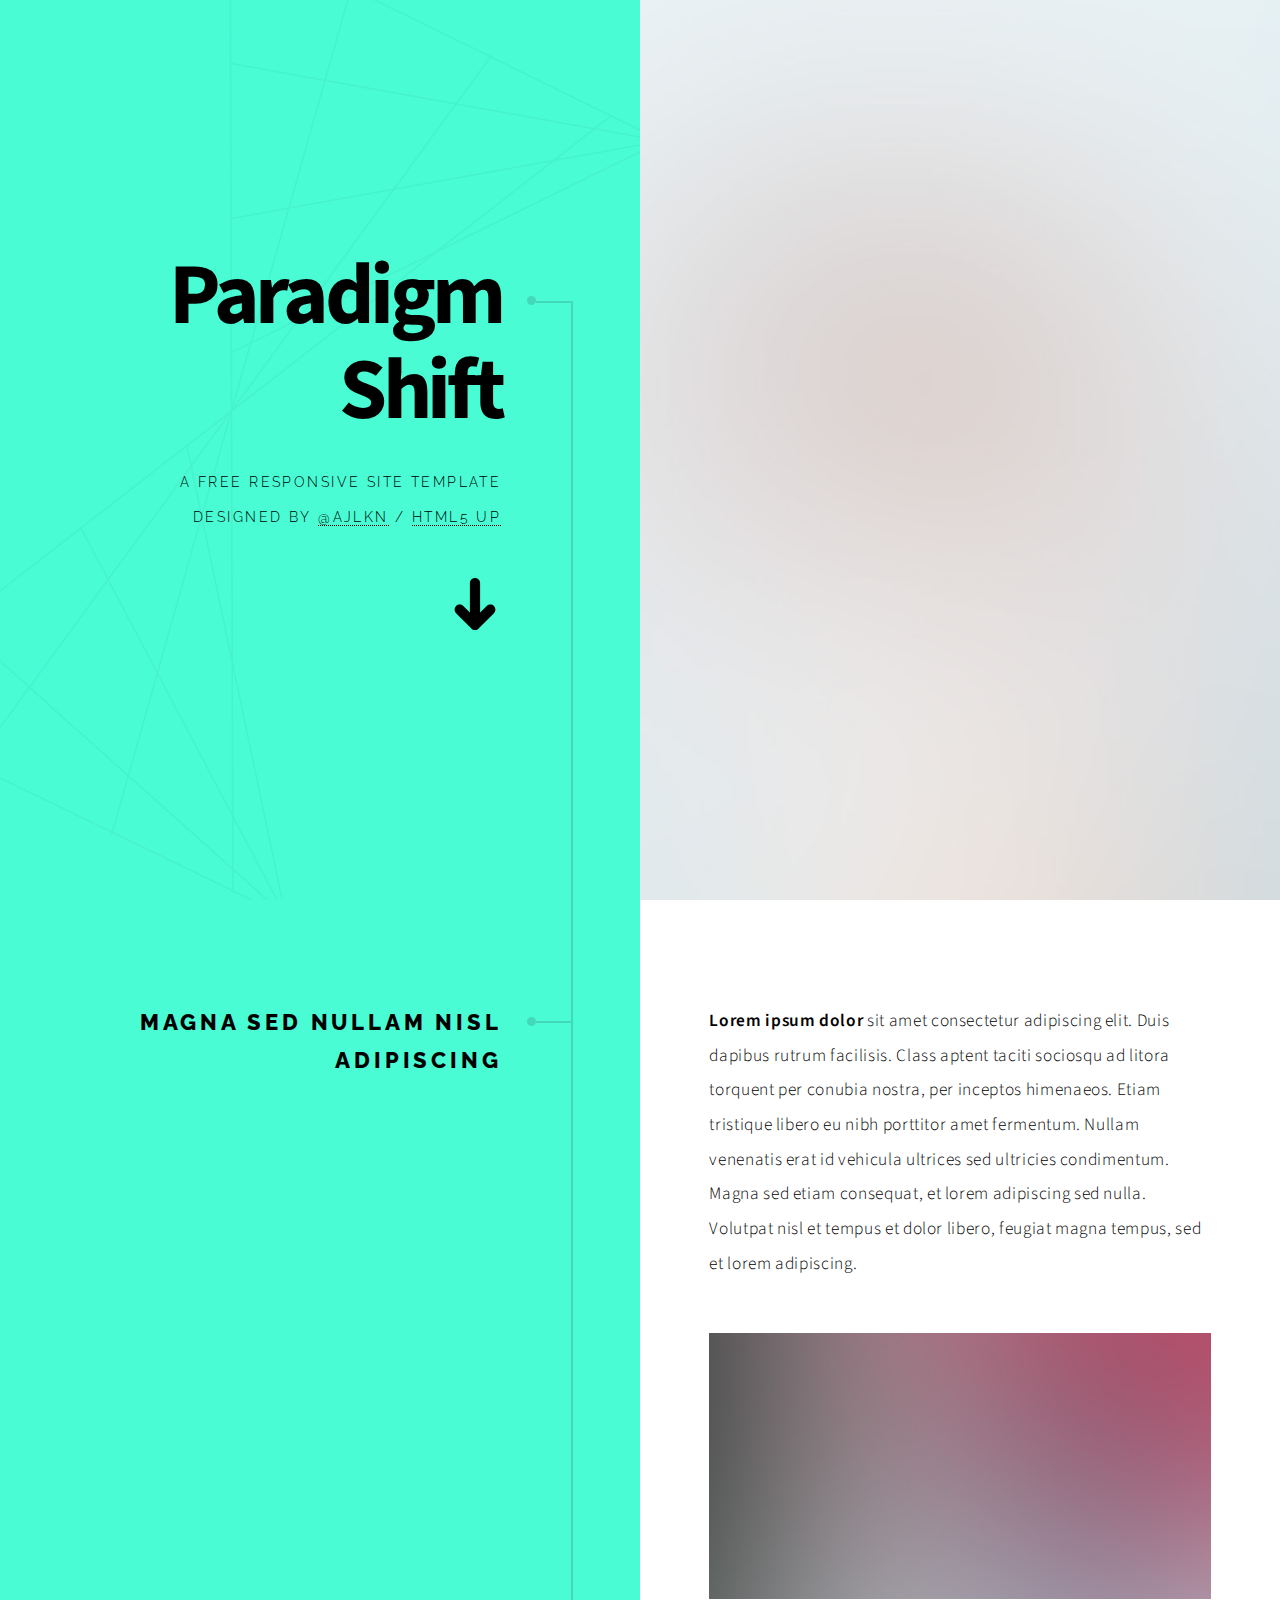
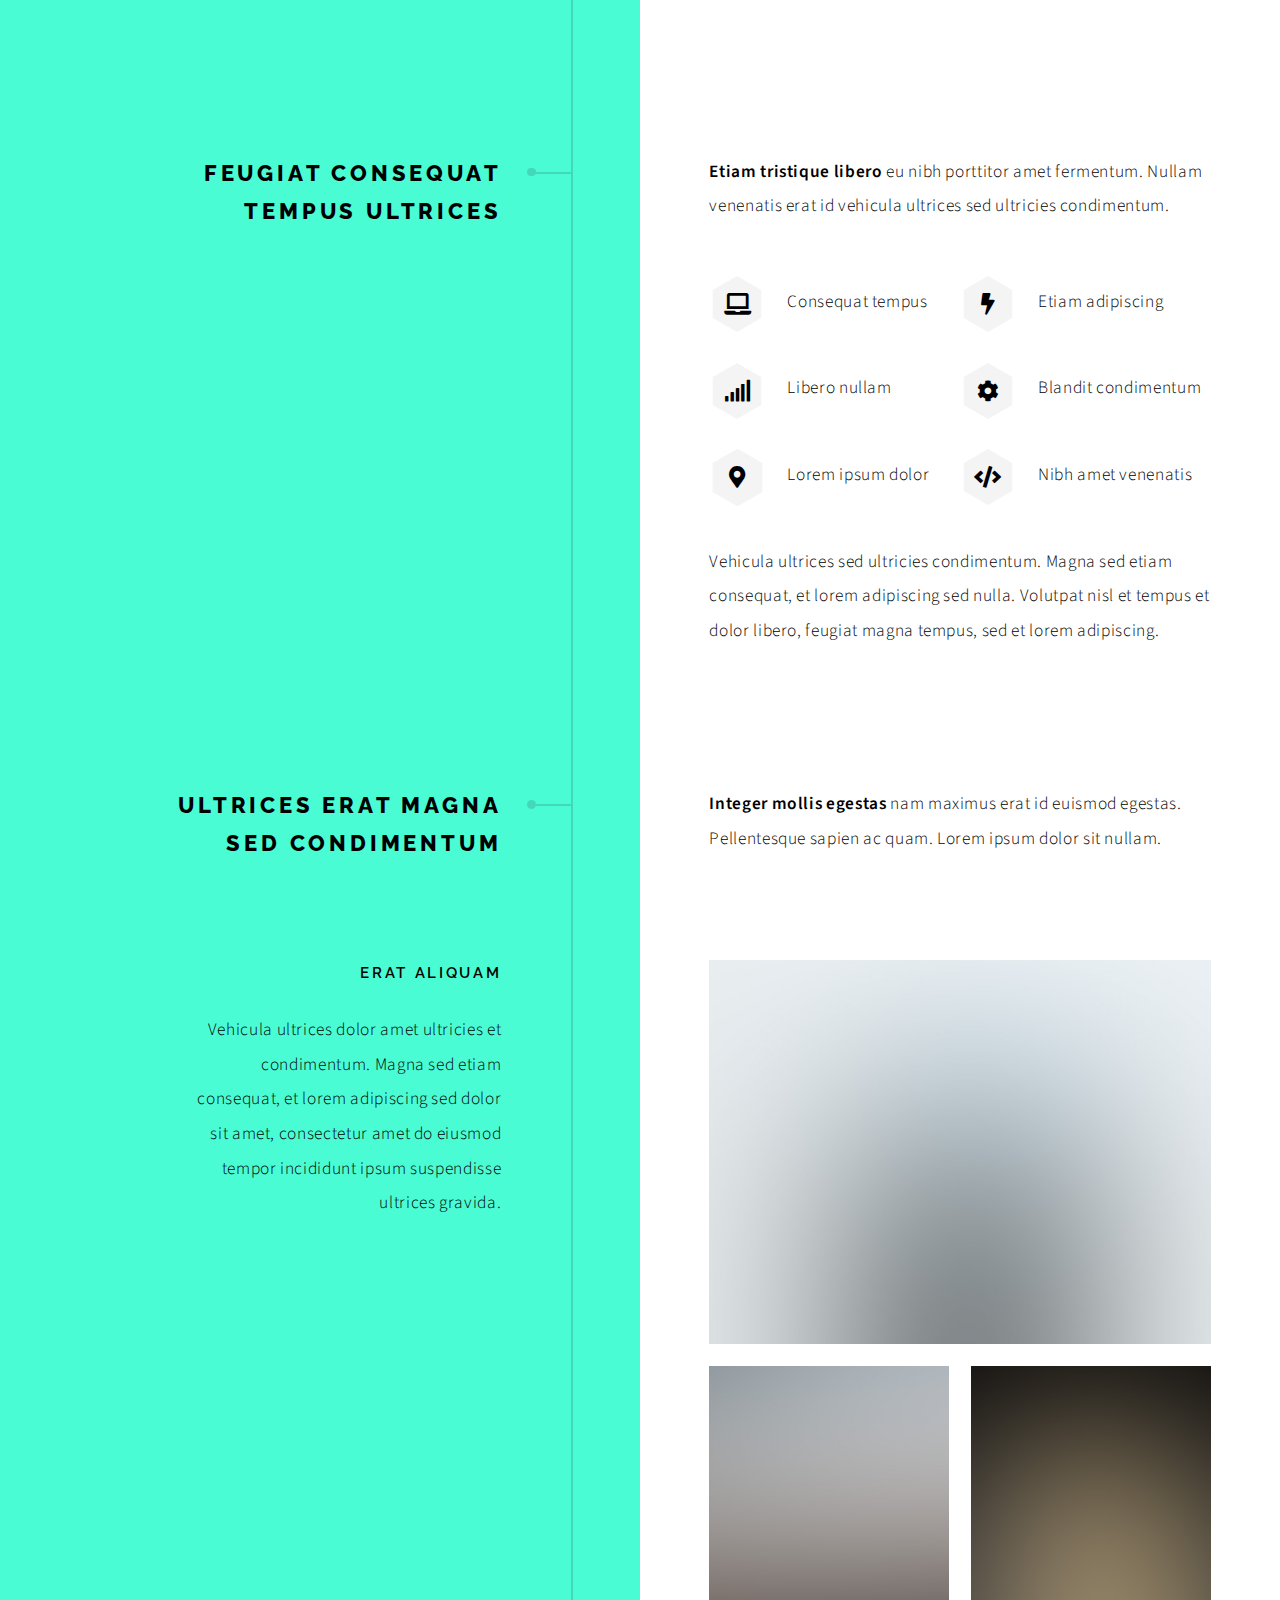
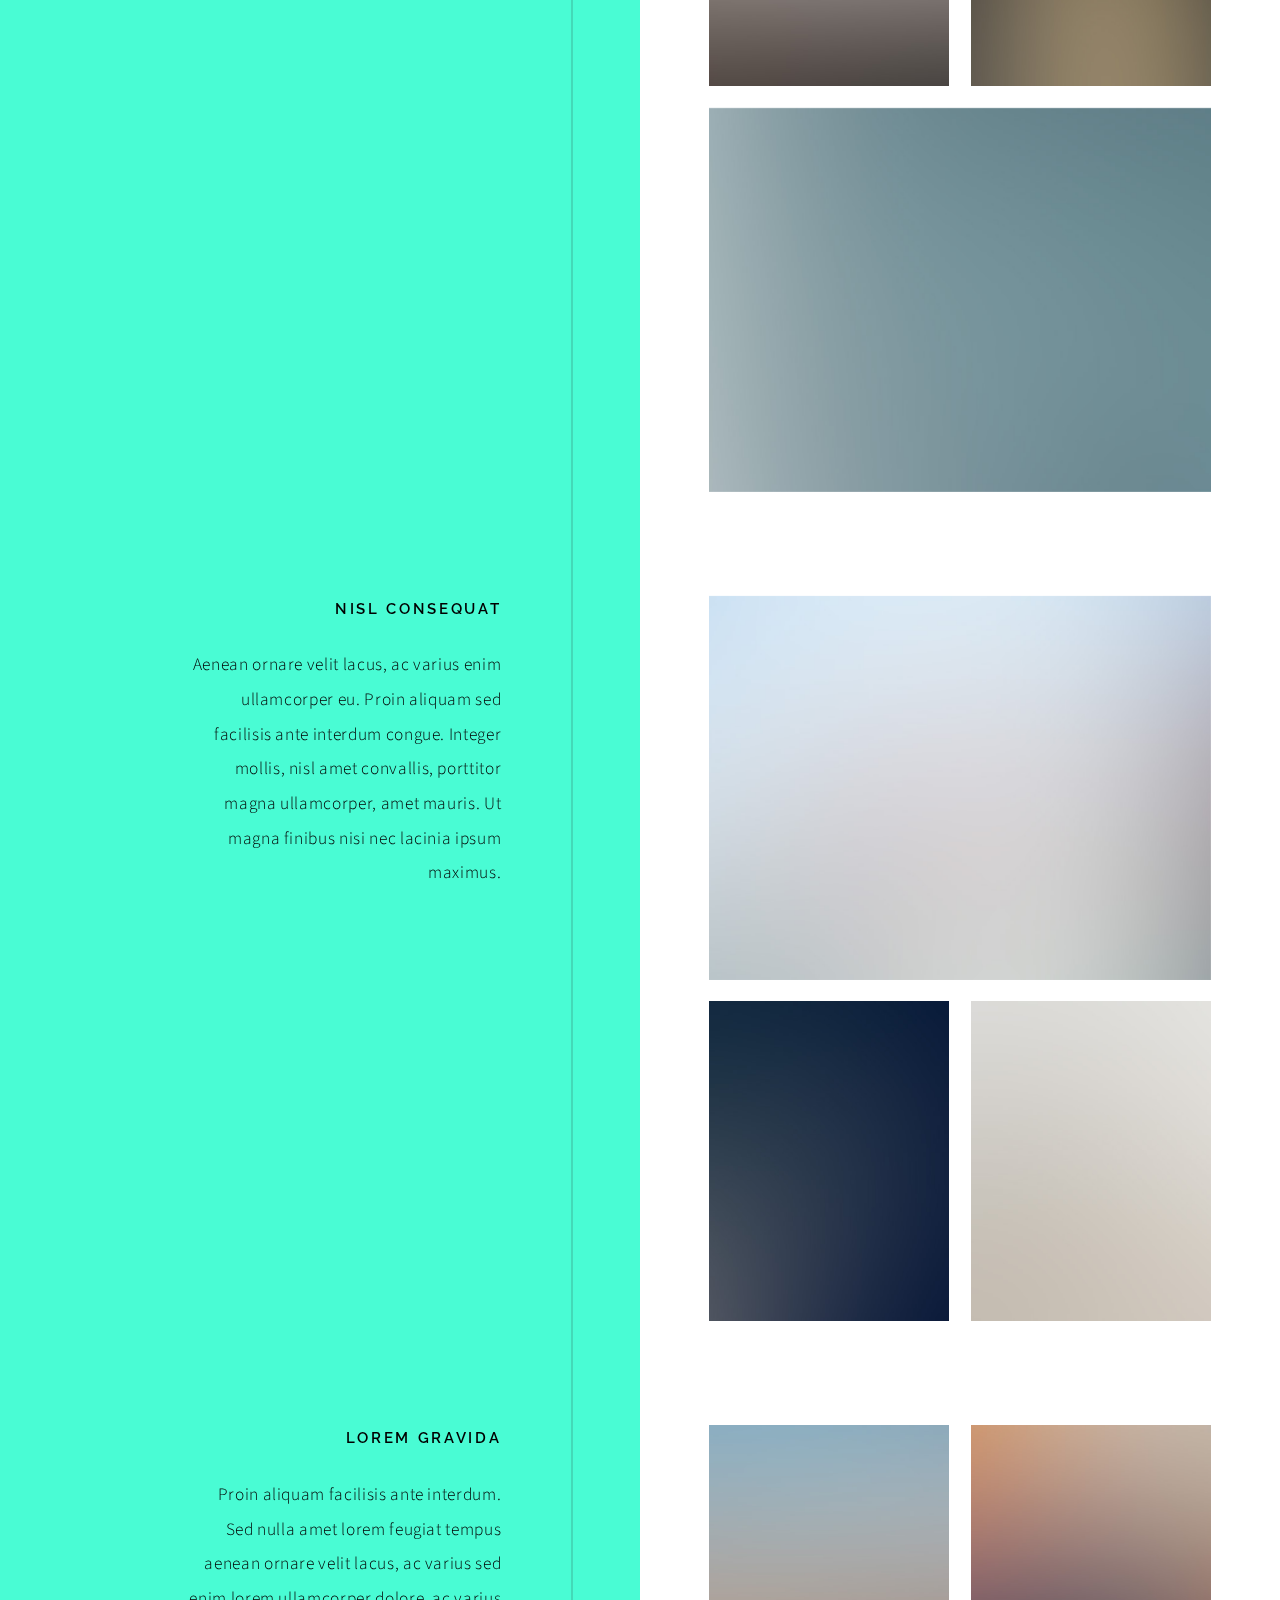
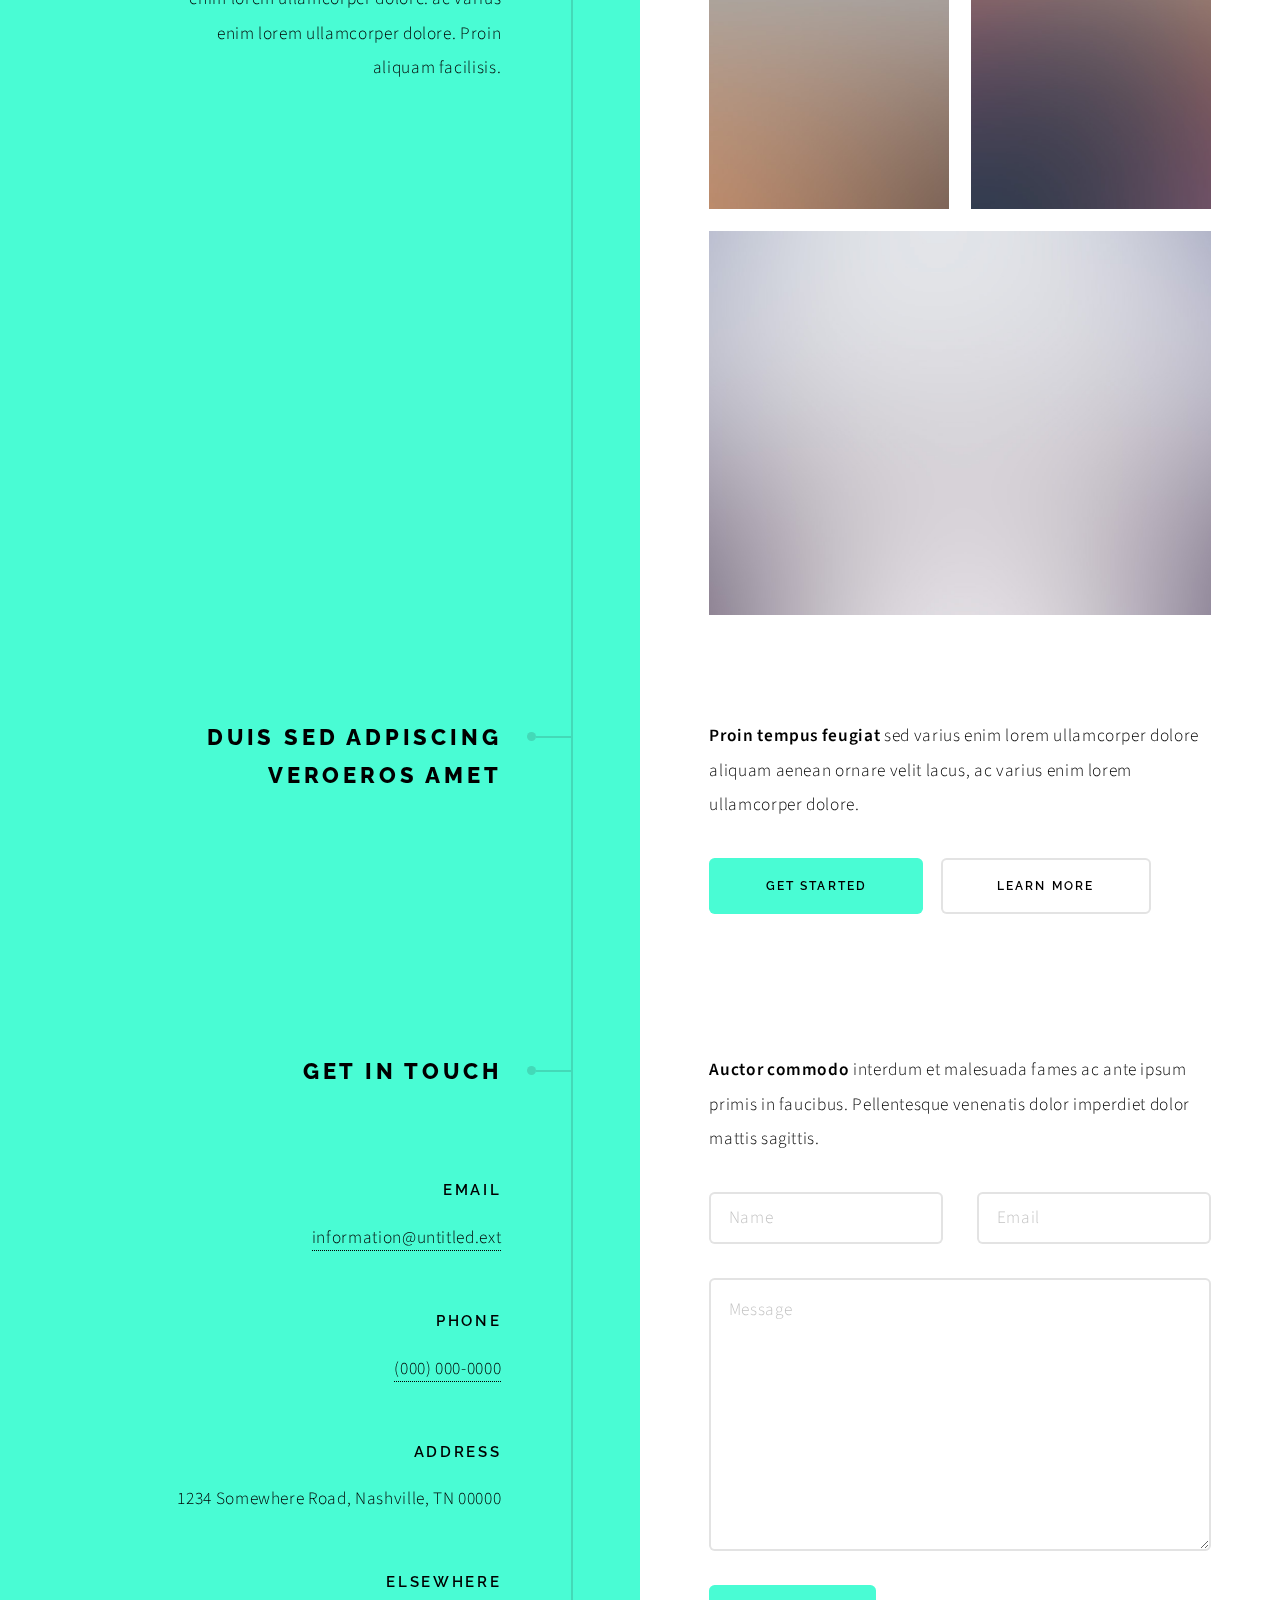
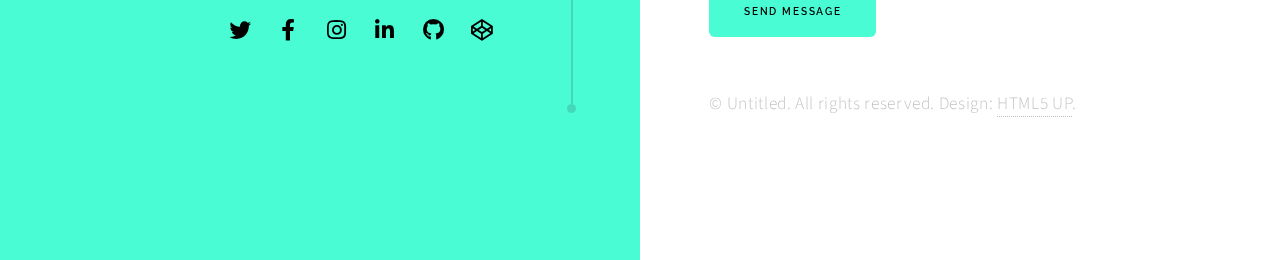
==== index.html @ cf712767 "0" ====
<!DOCTYPE HTML>
<!--
	Paradigm Shift by HTML5 UP
	html5up.net | @ajlkn
	Free for personal and commercial use under the CCA 3.0 license (html5up.net/license)
-->
<html>
	<head>
		<title>Paradigm Shift by HTML5 UP</title>
		<meta charset="utf-8" />
		<meta name="viewport" content="width=device-width, initial-scale=1, user-scalable=no" />
		<meta name="description" content="" />
		<meta name="keywords" content="" />
		<link rel="stylesheet" href="assets/css/main.css" />
	</head>
	<body class="is-preload">

		<!-- Wrapper -->
			<div id="wrapper">

				<!-- Intro -->
					<section class="intro">
						<header>
							<h1>Paradigm Shift</h1>
							<p>A free responsive site template designed by <a href="https://twitter.com/ajlkn">@ajlkn</a> / <a href="https://html5up.net">HTML5 UP</a></p>
							<ul class="actions">
								<li><a href="#first" class="arrow scrolly"><span class="label">Next</span></a></li>
							</ul>
						</header>
						<div class="content">
							<span class="image fill" data-position="center"><img src="images/pic01.jpg" alt="" /></span>
						</div>
					</section>

				<!-- Section -->
					<section id="first">
						<header>
							<h2>Magna sed nullam nisl adipiscing</h2>
						</header>
						<div class="content">
							<p><strong>Lorem ipsum dolor</strong> sit amet consectetur adipiscing elit. Duis dapibus rutrum facilisis. Class aptent taciti sociosqu ad litora torquent per conubia nostra, per inceptos himenaeos. Etiam tristique libero eu nibh porttitor amet fermentum. Nullam venenatis erat id vehicula ultrices sed ultricies condimentum. Magna sed etiam consequat, et lorem adipiscing sed nulla. Volutpat nisl et tempus et dolor libero, feugiat magna tempus, sed et lorem adipiscing.</p>
							<span class="image main"><img src="images/pic02.jpg" alt="" /></span>
						</div>
					</section>

				<!-- Section -->
					<section>
						<header>
							<h2>Feugiat consequat tempus ultrices</h2>
						</header>
						<div class="content">
							<p><strong>Etiam tristique libero</strong> eu nibh porttitor amet fermentum. Nullam venenatis erat id vehicula ultrices sed ultricies condimentum.</p>
							<ul class="feature-icons">
								<li class="icon solid fa-laptop">Consequat tempus</li>
								<li class="icon solid fa-bolt">Etiam adipiscing</li>
								<li class="icon solid fa-signal">Libero nullam</li>
								<li class="icon solid fa-cog">Blandit condimentum</li>
								<li class="icon solid fa-map-marker-alt">Lorem ipsum dolor</li>
								<li class="icon solid fa-code">Nibh amet venenatis</li>
							</ul>
							<p>Vehicula ultrices sed ultricies condimentum. Magna sed etiam consequat, et lorem adipiscing sed nulla. Volutpat nisl et tempus et dolor libero, feugiat magna tempus, sed et lorem adipiscing.</p>
						</div>
					</section>

				<!-- Section -->
					<section>
						<header>
							<h2>Ultrices erat magna sed condimentum</h2>
						</header>
						<div class="content">
							<p><strong>Integer mollis egestas</strong> nam maximus erat id euismod egestas. Pellentesque sapien ac quam. Lorem ipsum dolor sit nullam.</p>

							<!-- Section -->
								<section>
									<header>
										<h3>Erat aliquam</h3>
										<p>Vehicula ultrices dolor amet ultricies et condimentum. Magna sed etiam consequat, et lorem adipiscing sed dolor sit amet, consectetur amet do eiusmod tempor incididunt  ipsum suspendisse ultrices gravida.</p>
									</header>
									<div class="content">
										<div class="gallery">
											<a href="images/gallery/fulls/01.jpg" class="landscape"><img src="images/gallery/thumbs/01.jpg" alt="" /></a>
											<a href="images/gallery/fulls/02.jpg"><img src="images/gallery/thumbs/02.jpg" alt="" /></a>
											<a href="images/gallery/fulls/03.jpg"><img src="images/gallery/thumbs/03.jpg" alt="" /></a>
											<a href="images/gallery/fulls/04.jpg" class="landscape"><img src="images/gallery/thumbs/04.jpg" alt="" /></a>
										</div>
									</div>
								</section>

							<!-- Section -->
								<section>
									<header>
										<h3>Nisl consequat</h3>
										<p>Aenean ornare velit lacus, ac varius enim ullamcorper eu. Proin aliquam sed facilisis ante interdum congue. Integer mollis, nisl amet convallis, porttitor magna ullamcorper, amet mauris. Ut magna finibus nisi nec lacinia ipsum maximus.</p>
									</header>
									<div class="content">
										<div class="gallery">
											<a href="images/gallery/fulls/05.jpg" class="landscape"><img src="images/gallery/thumbs/05.jpg" alt="" /></a>
											<a href="images/gallery/fulls/06.jpg"><img src="images/gallery/thumbs/06.jpg" alt="" /></a>
											<a href="images/gallery/fulls/07.jpg"><img src="images/gallery/thumbs/07.jpg" alt="" /></a>
										</div>
									</div>
								</section>

							<!-- Section -->
								<section>
									<header>
										<h3>Lorem gravida</h3>
										<p>Proin aliquam facilisis ante interdum. Sed nulla amet lorem feugiat tempus aenean ornare velit lacus, ac varius sed enim lorem ullamcorper dolore.  ac varius enim lorem ullamcorper dolore. Proin aliquam facilisis.</p>
									</header>
									<div class="content">
										<div class="gallery">
											<a href="images/gallery/fulls/08.jpg" class="portrait"><img src="images/gallery/thumbs/08.jpg" alt="" /></a>
											<a href="images/gallery/fulls/09.jpg" class="portrait"><img src="images/gallery/thumbs/09.jpg" alt="" /></a>
											<a href="images/gallery/fulls/10.jpg" class="landscape"><img src="images/gallery/thumbs/10.jpg" alt="" /></a>
										</div>
									</div>
								</section>

						</div>
					</section>

				<!-- Section -->
					<section>
						<header>
							<h2>Duis sed adpiscing veroeros amet</h2>
						</header>
						<div class="content">
							<p><strong>Proin tempus feugiat</strong> sed varius enim lorem ullamcorper dolore aliquam aenean ornare velit lacus, ac varius enim lorem ullamcorper dolore.</p>
							<ul class="actions">
								<li><a href="#" class="button primary large">Get Started</a></li>
								<li><a href="#" class="button large">Learn More</a></li>
							</ul>
						</div>
					</section>

				<!-- Elements -->
				<!--
					<section>
						<header>
							<h2>Elements</h2>
						</header>
						<div class="content">

							<section>
								<header>
									<h3>Text</h3>
								</header>
								<div class="content">
									<p>This is <b>bold</b> and this is <strong>strong</strong>. This is <i>italic</i> and this is <em>emphasized</em>.
									This is <sup>superscript</sup> text and this is <sub>subscript</sub> text.
									This is <u>underlined</u> and this is code: <code>for (;;) { ... }</code>. Finally, <a href="#">this is a link</a>.</p>
									<hr />
									<h2>Heading Level 2</h2>
									<h3>Heading Level 3</h3>
									<h4>Heading Level 4</h4>
									<h5>Heading Level 5</h5>
									<hr />
									<h5>Blockquote</h5>
									<blockquote>Fringilla nisl. Donec accumsan interdum nisi, quis tincidunt felis sagittis eget tempus euismod. Vestibulum ante ipsum primis in faucibus vestibulum. Blandit adipiscing eu felis iaculis volutpat ac adipiscing accumsan faucibus. Vestibulum ante ipsum primis in faucibus lorem ipsum dolor sit amet nullam adipiscing eu felis.</blockquote>
									<h5>Preformatted</h5>
									<pre><code>i = 0;

while (!deck.isInOrder()) {
  print 'Iteration ' + i;
  deck.shuffle();
  i++;
}

print 'Sorted in ' + i + ' iterations.';</code></pre>
								</div>
							</section>

							<section>
								<header>
									<h3>Lists</h3>
								</header>
								<div class="content">

									<h4>Unordered</h4>
									<ul>
										<li>Dolor pulvinar etiam.</li>
										<li>Sagittis adipiscing.</li>
										<li>Felis enim feugiat.</li>
									</ul>

									<h4>Alternate</h4>
									<ul class="alt">
										<li>Dolor pulvinar etiam.</li>
										<li>Sagittis adipiscing.</li>
										<li>Felis enim feugiat.</li>
									</ul>

									<h4>Ordered</h4>
									<ol>
										<li>Dolor pulvinar etiam.</li>
										<li>Etiam vel felis viverra.</li>
										<li>Felis enim feugiat.</li>
										<li>Dolor pulvinar etiam.</li>
										<li>Etiam vel felis lorem.</li>
										<li>Felis enim et feugiat.</li>
									</ol>
									<h4>Icons</h4>
									<ul class="icons">
										<li><a href="#" class="icon brands fa-twitter"><span class="label">Twitter</span></a></li>
										<li><a href="#" class="icon brands fa-facebook-f"><span class="label">Facebook</span></a></li>
										<li><a href="#" class="icon brands fa-instagram"><span class="label">Instagram</span></a></li>
										<li><a href="#" class="icon brands fa-github"><span class="label">Github</span></a></li>
									</ul>

									<h4>Actions</h4>
									<ul class="actions">
										<li><a href="#" class="button primary">Default</a></li>
										<li><a href="#" class="button">Default</a></li>
									</ul>
									<ul class="actions stacked">
										<li><a href="#" class="button primary">Default</a></li>
										<li><a href="#" class="button">Default</a></li>
									</ul>
								</div>
							</section>

							<section>
								<header>
									<h3>Table</h3>
								</header>
								<div class="content">
									<h4>Default</h4>
									<div class="table-wrapper">
										<table>
											<thead>
												<tr>
													<th>Name</th>
													<th>Description</th>
													<th>Price</th>
												</tr>
											</thead>
											<tbody>
												<tr>
													<td>Item One</td>
													<td>Ante turpis integer aliquet porttitor.</td>
													<td>29.99</td>
												</tr>
												<tr>
													<td>Item Two</td>
													<td>Vis ac commodo adipiscing arcu aliquet.</td>
													<td>19.99</td>
												</tr>
												<tr>
													<td>Item Three</td>
													<td> Morbi faucibus arcu accumsan lorem.</td>
													<td>29.99</td>
												</tr>
												<tr>
													<td>Item Four</td>
													<td>Vitae integer tempus condimentum.</td>
													<td>19.99</td>
												</tr>
												<tr>
													<td>Item Five</td>
													<td>Ante turpis integer aliquet porttitor.</td>
													<td>29.99</td>
												</tr>
											</tbody>
											<tfoot>
												<tr>
													<td colspan="2"></td>
													<td>100.00</td>
												</tr>
											</tfoot>
										</table>
									</div>

									<h4>Alternate</h4>
									<div class="table-wrapper">
										<table class="alt">
											<thead>
												<tr>
													<th>Name</th>
													<th>Description</th>
													<th>Price</th>
												</tr>
											</thead>
											<tbody>
												<tr>
													<td>Item One</td>
													<td>Ante turpis integer aliquet porttitor.</td>
													<td>29.99</td>
												</tr>
												<tr>
													<td>Item Two</td>
													<td>Vis ac commodo adipiscing arcu aliquet.</td>
													<td>19.99</td>
												</tr>
												<tr>
													<td>Item Three</td>
													<td> Morbi faucibus arcu accumsan lorem.</td>
													<td>29.99</td>
												</tr>
												<tr>
													<td>Item Four</td>
													<td>Vitae integer tempus condimentum.</td>
													<td>19.99</td>
												</tr>
												<tr>
													<td>Item Five</td>
													<td>Ante turpis integer aliquet porttitor.</td>
													<td>29.99</td>
												</tr>
											</tbody>
											<tfoot>
												<tr>
													<td colspan="2"></td>
													<td>100.00</td>
												</tr>
											</tfoot>
										</table>
									</div>
								</div>
							</section>

							<section>
								<header>
									<h3>Buttons</h3>
								</header>
								<div class="content">
									<ul class="actions">
										<li><a href="#" class="button primary">Primary</a></li>
										<li><a href="#" class="button">Default</a></li>
									</ul>
									<ul class="actions">
										<li><a href="#" class="button large">Large</a></li>
										<li><a href="#" class="button">Default</a></li>
										<li><a href="#" class="button small">Small</a></li>
									</ul>
									<ul class="actions">
										<li><a href="#" class="button primary icon solid fa-download">Icon</a></li>
										<li><a href="#" class="button icon solid fa-download">Icon</a></li>
									</ul>
									<ul class="actions">
										<li><span class="button primary disabled">Disabled</span></li>
										<li><span class="button disabled">Disabled</span></li>
									</ul>
								</div>
							</section>

							<section>
								<header>
									<h3>Form</h3>
								</header>
								<div class="content">
									<form method="post" action="#">
										<div class="fields">
											<div class="field half">
												<label for="demo-name">Name</label>
												<input type="text" name="demo-name" id="demo-name" value="" placeholder="Jane Doe" />
											</div>
											<div class="field half">
												<label for="demo-email">Email</label>
												<input type="email" name="demo-email" id="demo-email" value="" placeholder="jane@untitled.tld" />
											</div>
											<div class="field">
												<label for="demo-category">Category</label>
												<select name="demo-category" id="demo-category">
													<option value="">-</option>
													<option value="1">Manufacturing</option>
													<option value="1">Shipping</option>
													<option value="1">Administration</option>
													<option value="1">Human Resources</option>
												</select>
											</div>
											<div class="field half">
												<input type="radio" id="demo-priority-low" name="demo-priority" checked>
												<label for="demo-priority-low">Low</label>
											</div>
											<div class="field half">
												<input type="radio" id="demo-priority-high" name="demo-priority">
												<label for="demo-priority-high">High</label>
											</div>
											<div class="field half">
												<input type="checkbox" id="demo-copy" name="demo-copy">
												<label for="demo-copy">Email me a copy</label>
											</div>
											<div class="field half">
												<input type="checkbox" id="demo-human" name="demo-human" checked>
												<label for="demo-human">Not a robot</label>
											</div>
											<div class="field">
												<label for="demo-message">Message</label>
												<textarea name="demo-message" id="demo-message" placeholder="Enter your message" rows="6"></textarea>
											</div>
										</div>
										<ul class="actions">
											<li><input type="submit" value="Send Message" class="primary" /></li>
											<li><input type="reset" value="Reset" /></li>
										</ul>
									</form>
								</div>
							</section>

						</div>
					</section>
				-->

				<!-- Section -->
					<section>
						<header>
							<h2>Get in touch</h2>
						</header>
						<div class="content">
							<p><strong>Auctor commodo</strong> interdum et malesuada fames ac ante ipsum primis in faucibus. Pellentesque venenatis dolor imperdiet dolor mattis sagittis.</p>
							<form>
								<div class="fields">
									<div class="field half">
										<input type="text" name="name" id="name" placeholder="Name" />
									</div>
									<div class="field half">
										<input type="email" name="email" id="email" placeholder="Email" />
									</div>
									<div class="field">
										<textarea name="message" id="message" placeholder="Message" rows="7"></textarea>
									</div>
								</div>
								<ul class="actions">
									<li><input type="submit" value="Send Message" class="button primary" /></li>
								</ul>
							</form>
						</div>
						<footer>
							<ul class="items">
								<li>
									<h3>Email</h3>
									<a href="#">information@untitled.ext</a>
								</li>
								<li>
									<h3>Phone</h3>
									<a href="#">(000) 000-0000</a>
								</li>
								<li>
									<h3>Address</h3>
									<span>1234 Somewhere Road, Nashville, TN 00000</span>
								</li>
								<li>
									<h3>Elsewhere</h3>
									<ul class="icons">
										<li><a href="#" class="icon brands fa-twitter"><span class="label">Twitter</span></a></li>
										<li><a href="#" class="icon brands fa-facebook-f"><span class="label">Facebook</span></a></li>
										<li><a href="#" class="icon brands fa-instagram"><span class="label">Instagram</span></a></li>
										<li><a href="#" class="icon brands fa-linkedin-in"><span class="label">LinkedIn</span></a></li>
										<li><a href="#" class="icon brands fa-github"><span class="label">GitHub</span></a></li>
										<li><a href="#" class="icon brands fa-codepen"><span class="label">Codepen</span></a></li>
									</ul>
								</li>
							</ul>
						</footer>
					</section>

				<!-- Copyright -->
					<div class="copyright">&copy; Untitled. All rights reserved. Design: <a href="https://html5up.net">HTML5 UP</a>.</div>

			</div>

		<!-- Scripts -->
			<script src="assets/js/jquery.min.js"></script>
			<script src="assets/js/jquery.scrolly.min.js"></script>
			<script src="assets/js/browser.min.js"></script>
			<script src="assets/js/breakpoints.min.js"></script>
			<script src="assets/js/util.js"></script>
			<script src="assets/js/main.js"></script>

	</body>
</html>
---- assets/css/main.css ----
@import url(fontawesome-all.min.css);
@import url("https://fonts.googleapis.com/css?family=Source+Sans+Pro:300,600,700,300i,600i,700i|Raleway:600,800");

/*
	Paradigm Shift by HTML5 UP
	html5up.net | @ajlkn
	Free for personal and commercial use under the CCA 3.0 license (html5up.net/license)
*/

html, body, div, span, applet, object,
iframe, h1, h2, h3, h4, h5, h6, p, blockquote,
pre, a, abbr, acronym, address, big, cite,
code, del, dfn, em, img, ins, kbd, q, s, samp,
small, strike, strong, sub, sup, tt, var, b,
u, i, center, dl, dt, dd, ol, ul, li, fieldset,
form, label, legend, table, caption, tbody,
tfoot, thead, tr, th, td, article, aside,
canvas, details, embed, figure, figcaption,
footer, header, hgroup, menu, nav, output, ruby,
section, summary, time, mark, audio, video {
	margin: 0;
	padding: 0;
	border: 0;
	font-size: 100%;
	font: inherit;
	vertical-align: baseline;}

article, aside, details, figcaption, figure,
footer, header, hgroup, menu, nav, section {
	display: block;}

body {
	line-height: 1;
}

ol, ul {
	list-style: none;
}

blockquote, q {
	quotes: none;
}

	blockquote:before, blockquote:after, q:before, q:after {
		content: '';
		content: none;
	}

table {
	border-collapse: collapse;
	border-spacing: 0;
}

body {
	-webkit-text-size-adjust: none;
}

mark {
	background-color: transparent;
	color: inherit;
}

input::-moz-focus-inner {
	border: 0;
	padding: 0;
}

input, select, textarea {
	-moz-appearance: none;
	-webkit-appearance: none;
	-ms-appearance: none;
	appearance: none;
}

/* Basic */

	@-ms-viewport {
		width: device-width;
	}

	body {
		-ms-overflow-style: scrollbar;
	}

	@media screen and (max-width: 480px) {

		html, body {
			min-width: 320px;
		}

	}

	html {
		box-sizing: border-box;
	}

	*, *:before, *:after {
		box-sizing: inherit;
	}

	html {
		overflow-x: hidden;
	}

	body {
		background: #ffffff;
		overflow-x: hidden;
	}

		body.is-preload *, body.is-preload *:before, body.is-preload *:after {
			-moz-animation: none !important;
			-webkit-animation: none !important;
			-ms-animation: none !important;
			animation: none !important;
			-moz-transition: none !important;
			-webkit-transition: none !important;
			-ms-transition: none !important;
			transition: none !important;
		}

/* Typography */

	html {
		font-size: 18pt;
	}

		@media screen and (max-width: 1920px) {

			html {
				font-size: 13pt;
			}

		}

		@media screen and (max-width: 1152px) {

			html {
				font-size: 14pt;
			}

		}

		@media screen and (max-width: 736px) {

			html {
				font-size: 12pt;
			}

		}

		@media screen and (max-width: 480px) {

			html {
				font-size: 11pt;
			}

		}

	body {
		background-color: #ffffff;
		color: #000000;
	}

	body, input, select, textarea {
		color: #000000;
		font-family: "Source Sans Pro", Helvetica, sans-serif;
		font-size: 1rem;
		font-weight: 300;
		letter-spacing: 0.0375em;
		line-height: 2;
	}

	a {
		-moz-transition: border-bottom-color 0.25s ease-in-out;
		-webkit-transition: border-bottom-color 0.25s ease-in-out;
		-ms-transition: border-bottom-color 0.25s ease-in-out;
		transition: border-bottom-color 0.25s ease-in-out;
		text-decoration: none;
		color: #000000;
		border-bottom: dotted 1px;
	}

		a:hover {
			text-decoration: none;
			border-bottom-color: transparent;
		}

	strong, b {
		font-weight: 600;
		color: #000000;
	}

	em, i {
		font-style: italic;
	}

	p {
		margin: 0 0 2rem 0;
	}

	h1, h2, h3, h4, h5, h6 {
		color: #000000;
		font-family: "Raleway", Helvetica, sans-serif;
		font-weight: 600;
		letter-spacing: 0.175em;
		line-height: 1.75;
		margin: 0 0 1.5rem 0;
		text-transform: uppercase;
	}

		h1 a, h2 a, h3 a, h4 a, h5 a, h6 a {
			color: inherit;
			text-decoration: none;
		}

	h1 {
		font-family: "Source Sans Pro", Helvetica, sans-serif;
		font-size: 5rem;
		font-weight: 700;
		letter-spacing: -0.05em;
		line-height: 1.1;
		margin: 0 0 1.5rem 0;
		text-transform: none;
	}

	h2 {
		font-size: 1.25rem;
		font-weight: 800;
		margin: 0 0 2rem 0;
	}

	h3 {
		font-size: 0.875rem;
	}

	h4 {
		font-size: 0.875rem;
	}

	h5 {
		font-size: 0.75rem;
	}

	h6 {
		font-size: 0.625rem;
	}

	@media screen and (max-width: 736px) {

		h1 {
			font-size: 4.5rem;
			line-height: 1.1;
		}

		h2 {
			font-size: 1.25rem;
			line-height: 1.7;
		}

		h3 {
			font-size: 0.9rem;
		}

		h4 {
			font-size: 0.75rem;
		}

		h5 {
			font-size: 0.675rem;
		}

	}

	@media screen and (max-width: 360px) {

		h1 {
			font-size: 3.75rem;
		}

		h2 {
			font-size: 1.125rem;
		}

		h3 {
			font-size: 0.8rem;
		}

		h4 {
			font-size: 0.675rem;
		}

		h5 {
			font-size: 0.675rem;
		}

	}

	sub {
		font-size: 0.8rem;
		position: relative;
		top: 0.5rem;
	}

	sup {
		font-size: 0.8rem;
		position: relative;
		top: -0.5rem;
	}

	blockquote {
		border-left: solid 0.5rem rgba(144, 144, 144, 0.25);
		font-style: italic;
		margin: 0 0 2rem 0;
		padding: 1rem 0 1rem 2rem;
	}

	code {
		background: rgba(144, 144, 144, 0.1);
		border-radius: 0.325rem;
		font-family: "Courier New", monospace;
		font-size: 0.9rem;
		margin: 0 0.25rem;
		padding: 0.25rem 0.65rem;
	}

	pre {
		-webkit-overflow-scrolling: touch;
		font-family: "Courier New", monospace;
		font-size: 0.9rem;
		margin: 0 0 2rem 0;
		width: 100%;
	}

		pre code {
			display: block;
			line-height: 1.75;
			padding: 1rem 1.5rem;
			overflow-x: auto;
		}

	hr {
		border: 0;
		border-bottom: solid 2px rgba(144, 144, 144, 0.25);
		margin: 3rem 0;
	}

		hr.major {
			margin: 5rem 0;
		}

		@media screen and (max-width: 736px) {

			hr.major {
				margin: 3rem 0;
			}

		}

/* Row */

	.row {
		display: flex;
		flex-wrap: wrap;
		box-sizing: border-box;
		align-items: stretch;
	}

		.row > * {
			box-sizing: border-box;
		}

		.row.gtr-uniform > * > :last-child {
			margin-bottom: 0;
		}

		.row.aln-left {
			justify-content: flex-start;
		}

		.row.aln-center {
			justify-content: center;
		}

		.row.aln-right {
			justify-content: flex-end;
		}

		.row.aln-top {
			align-items: flex-start;
		}

		.row.aln-middle {
			align-items: center;
		}

		.row.aln-bottom {
			align-items: flex-end;
		}

		.row > .imp {
			order: -1;
		}

		.row > .col-1 {
			width: 8.33333%;
		}

		.row > .off-1 {
			margin-left: 8.33333%;
		}

		.row > .col-2 {
			width: 16.66667%;
		}

		.row > .off-2 {
			margin-left: 16.66667%;
		}

		.row > .col-3 {
			width: 25%;
		}

		.row > .off-3 {
			margin-left: 25%;
		}

		.row > .col-4 {
			width: 33.33333%;
		}

		.row > .off-4 {
			margin-left: 33.33333%;
		}

		.row > .col-5 {
			width: 41.66667%;
		}

		.row > .off-5 {
			margin-left: 41.66667%;
		}

		.row > .col-6 {
			width: 50%;
		}

		.row > .off-6 {
			margin-left: 50%;
		}

		.row > .col-7 {
			width: 58.33333%;
		}

		.row > .off-7 {
			margin-left: 58.33333%;
		}

		.row > .col-8 {
			width: 66.66667%;
		}

		.row > .off-8 {
			margin-left: 66.66667%;
		}

		.row > .col-9 {
			width: 75%;
		}

		.row > .off-9 {
			margin-left: 75%;
		}

		.row > .col-10 {
			width: 83.33333%;
		}

		.row > .off-10 {
			margin-left: 83.33333%;
		}

		.row > .col-11 {
			width: 91.66667%;
		}

		.row > .off-11 {
			margin-left: 91.66667%;
		}

		.row > .col-12 {
			width: 100%;
		}

		.row > .off-12 {
			margin-left: 100%;
		}

		.row.gtr-0 {
			margin-top: 0;
			margin-left: 0rem;
		}

			.row.gtr-0 > * {
				padding: 0 0 0 0rem;
			}

			.row.gtr-0.gtr-uniform {
				margin-top: 0rem;
			}

				.row.gtr-0.gtr-uniform > * {
					padding-top: 0rem;
				}

		.row.gtr-25 {
			margin-top: 0;
			margin-left: -0.5rem;
		}

			.row.gtr-25 > * {
				padding: 0 0 0 0.5rem;
			}

			.row.gtr-25.gtr-uniform {
				margin-top: -0.5rem;
			}

				.row.gtr-25.gtr-uniform > * {
					padding-top: 0.5rem;
				}

		.row.gtr-50 {
			margin-top: 0;
			margin-left: -1rem;
		}

			.row.gtr-50 > * {
				padding: 0 0 0 1rem;
			}

			.row.gtr-50.gtr-uniform {
				margin-top: -1rem;
			}

				.row.gtr-50.gtr-uniform > * {
					padding-top: 1rem;
				}

		.row {
			margin-top: 0;
			margin-left: -2rem;
		}

			.row > * {
				padding: 0 0 0 2rem;
			}

			.row.gtr-uniform {
				margin-top: -2rem;
			}

				.row.gtr-uniform > * {
					padding-top: 2rem;
				}

		.row.gtr-150 {
			margin-top: 0;
			margin-left: -3rem;
		}

			.row.gtr-150 > * {
				padding: 0 0 0 3rem;
			}

			.row.gtr-150.gtr-uniform {
				margin-top: -3rem;
			}

				.row.gtr-150.gtr-uniform > * {
					padding-top: 3rem;
				}

		.row.gtr-200 {
			margin-top: 0;
			margin-left: -4rem;
		}

			.row.gtr-200 > * {
				padding: 0 0 0 4rem;
			}

			.row.gtr-200.gtr-uniform {
				margin-top: -4rem;
			}

				.row.gtr-200.gtr-uniform > * {
					padding-top: 4rem;
				}

		@media screen and (max-width: 1920px) {

			.row {
				display: flex;
				flex-wrap: wrap;
				box-sizing: border-box;
				align-items: stretch;
			}

				.row > * {
					box-sizing: border-box;
				}

				.row.gtr-uniform > * > :last-child {
					margin-bottom: 0;
				}

				.row.aln-left {
					justify-content: flex-start;
				}

				.row.aln-center {
					justify-content: center;
				}

				.row.aln-right {
					justify-content: flex-end;
				}

				.row.aln-top {
					align-items: flex-start;
				}

				.row.aln-middle {
					align-items: center;
				}

				.row.aln-bottom {
					align-items: flex-end;
				}

				.row > .imp-xlarge {
					order: -1;
				}

				.row > .col-1-xlarge {
					width: 8.33333%;
				}

				.row > .off-1-xlarge {
					margin-left: 8.33333%;
				}

				.row > .col-2-xlarge {
					width: 16.66667%;
				}

				.row > .off-2-xlarge {
					margin-left: 16.66667%;
				}

				.row > .col-3-xlarge {
					width: 25%;
				}

				.row > .off-3-xlarge {
					margin-left: 25%;
				}

				.row > .col-4-xlarge {
					width: 33.33333%;
				}

				.row > .off-4-xlarge {
					margin-left: 33.33333%;
				}

				.row > .col-5-xlarge {
					width: 41.66667%;
				}

				.row > .off-5-xlarge {
					margin-left: 41.66667%;
				}

				.row > .col-6-xlarge {
					width: 50%;
				}

				.row > .off-6-xlarge {
					margin-left: 50%;
				}

				.row > .col-7-xlarge {
					width: 58.33333%;
				}

				.row > .off-7-xlarge {
					margin-left: 58.33333%;
				}

				.row > .col-8-xlarge {
					width: 66.66667%;
				}

				.row > .off-8-xlarge {
					margin-left: 66.66667%;
				}

				.row > .col-9-xlarge {
					width: 75%;
				}

				.row > .off-9-xlarge {
					margin-left: 75%;
				}

				.row > .col-10-xlarge {
					width: 83.33333%;
				}

				.row > .off-10-xlarge {
					margin-left: 83.33333%;
				}

				.row > .col-11-xlarge {
					width: 91.66667%;
				}

				.row > .off-11-xlarge {
					margin-left: 91.66667%;
				}

				.row > .col-12-xlarge {
					width: 100%;
				}

				.row > .off-12-xlarge {
					margin-left: 100%;
				}

				.row.gtr-0 {
					margin-top: 0;
					margin-left: 0rem;
				}

					.row.gtr-0 > * {
						padding: 0 0 0 0rem;
					}

					.row.gtr-0.gtr-uniform {
						margin-top: 0rem;
					}

						.row.gtr-0.gtr-uniform > * {
							padding-top: 0rem;
						}

				.row.gtr-25 {
					margin-top: 0;
					margin-left: -0.5rem;
				}

					.row.gtr-25 > * {
						padding: 0 0 0 0.5rem;
					}

					.row.gtr-25.gtr-uniform {
						margin-top: -0.5rem;
					}

						.row.gtr-25.gtr-uniform > * {
							padding-top: 0.5rem;
						}

				.row.gtr-50 {
					margin-top: 0;
					margin-left: -1rem;
				}

					.row.gtr-50 > * {
						padding: 0 0 0 1rem;
					}

					.row.gtr-50.gtr-uniform {
						margin-top: -1rem;
					}

						.row.gtr-50.gtr-uniform > * {
							padding-top: 1rem;
						}

				.row {
					margin-top: 0;
					margin-left: -2rem;
				}

					.row > * {
						padding: 0 0 0 2rem;
					}

					.row.gtr-uniform {
						margin-top: -2rem;
					}

						.row.gtr-uniform > * {
							padding-top: 2rem;
						}

				.row.gtr-150 {
					margin-top: 0;
					margin-left: -3rem;
				}

					.row.gtr-150 > * {
						padding: 0 0 0 3rem;
					}

					.row.gtr-150.gtr-uniform {
						margin-top: -3rem;
					}

						.row.gtr-150.gtr-uniform > * {
							padding-top: 3rem;
						}

				.row.gtr-200 {
					margin-top: 0;
					margin-left: -4rem;
				}

					.row.gtr-200 > * {
						padding: 0 0 0 4rem;
					}

					.row.gtr-200.gtr-uniform {
						margin-top: -4rem;
					}

						.row.gtr-200.gtr-uniform > * {
							padding-top: 4rem;
						}

		}

		@media screen and (max-width: 1280px) {

			.row {
				display: flex;
				flex-wrap: wrap;
				box-sizing: border-box;
				align-items: stretch;
			}

				.row > * {
					box-sizing: border-box;
				}

				.row.gtr-uniform > * > :last-child {
					margin-bottom: 0;
				}

				.row.aln-left {
					justify-content: flex-start;
				}

				.row.aln-center {
					justify-content: center;
				}

				.row.aln-right {
					justify-content: flex-end;
				}

				.row.aln-top {
					align-items: flex-start;
				}

				.row.aln-middle {
					align-items: center;
				}

				.row.aln-bottom {
					align-items: flex-end;
				}

				.row > .imp-large {
					order: -1;
				}

				.row > .col-1-large {
					width: 8.33333%;
				}

				.row > .off-1-large {
					margin-left: 8.33333%;
				}

				.row > .col-2-large {
					width: 16.66667%;
				}

				.row > .off-2-large {
					margin-left: 16.66667%;
				}

				.row > .col-3-large {
					width: 25%;
				}

				.row > .off-3-large {
					margin-left: 25%;
				}

				.row > .col-4-large {
					width: 33.33333%;
				}

				.row > .off-4-large {
					margin-left: 33.33333%;
				}

				.row > .col-5-large {
					width: 41.66667%;
				}

				.row > .off-5-large {
					margin-left: 41.66667%;
				}

				.row > .col-6-large {
					width: 50%;
				}

				.row > .off-6-large {
					margin-left: 50%;
				}

				.row > .col-7-large {
					width: 58.33333%;
				}

				.row > .off-7-large {
					margin-left: 58.33333%;
				}

				.row > .col-8-large {
					width: 66.66667%;
				}

				.row > .off-8-large {
					margin-left: 66.66667%;
				}

				.row > .col-9-large {
					width: 75%;
				}

				.row > .off-9-large {
					margin-left: 75%;
				}

				.row > .col-10-large {
					width: 83.33333%;
				}

				.row > .off-10-large {
					margin-left: 83.33333%;
				}

				.row > .col-11-large {
					width: 91.66667%;
				}

				.row > .off-11-large {
					margin-left: 91.66667%;
				}

				.row > .col-12-large {
					width: 100%;
				}

				.row > .off-12-large {
					margin-left: 100%;
				}

				.row.gtr-0 {
					margin-top: 0;
					margin-left: 0rem;
				}

					.row.gtr-0 > * {
						padding: 0 0 0 0rem;
					}

					.row.gtr-0.gtr-uniform {
						margin-top: 0rem;
					}

						.row.gtr-0.gtr-uniform > * {
							padding-top: 0rem;
						}

				.row.gtr-25 {
					margin-top: 0;
					margin-left: -0.375rem;
				}

					.row.gtr-25 > * {
						padding: 0 0 0 0.375rem;
					}

					.row.gtr-25.gtr-uniform {
						margin-top: -0.375rem;
					}

						.row.gtr-25.gtr-uniform > * {
							padding-top: 0.375rem;
						}

				.row.gtr-50 {
					margin-top: 0;
					margin-left: -0.75rem;
				}

					.row.gtr-50 > * {
						padding: 0 0 0 0.75rem;
					}

					.row.gtr-50.gtr-uniform {
						margin-top: -0.75rem;
					}

						.row.gtr-50.gtr-uniform > * {
							padding-top: 0.75rem;
						}

				.row {
					margin-top: 0;
					margin-left: -1.5rem;
				}

					.row > * {
						padding: 0 0 0 1.5rem;
					}

					.row.gtr-uniform {
						margin-top: -1.5rem;
					}

						.row.gtr-uniform > * {
							padding-top: 1.5rem;
						}

				.row.gtr-150 {
					margin-top: 0;
					margin-left: -2.25rem;
				}

					.row.gtr-150 > * {
						padding: 0 0 0 2.25rem;
					}

					.row.gtr-150.gtr-uniform {
						margin-top: -2.25rem;
					}

						.row.gtr-150.gtr-uniform > * {
							padding-top: 2.25rem;
						}

				.row.gtr-200 {
					margin-top: 0;
					margin-left: -3rem;
				}

					.row.gtr-200 > * {
						padding: 0 0 0 3rem;
					}

					.row.gtr-200.gtr-uniform {
						margin-top: -3rem;
					}

						.row.gtr-200.gtr-uniform > * {
							padding-top: 3rem;
						}

		}

		@media screen and (max-width: 1152px) {

			.row {
				display: flex;
				flex-wrap: wrap;
				box-sizing: border-box;
				align-items: stretch;
			}

				.row > * {
					box-sizing: border-box;
				}

				.row.gtr-uniform > * > :last-child {
					margin-bottom: 0;
				}

				.row.aln-left {
					justify-content: flex-start;
				}

				.row.aln-center {
					justify-content: center;
				}

				.row.aln-right {
					justify-content: flex-end;
				}

				.row.aln-top {
					align-items: flex-start;
				}

				.row.aln-middle {
					align-items: center;
				}

				.row.aln-bottom {
					align-items: flex-end;
				}

				.row > .imp-medium {
					order: -1;
				}

				.row > .col-1-medium {
					width: 8.33333%;
				}

				.row > .off-1-medium {
					margin-left: 8.33333%;
				}

				.row > .col-2-medium {
					width: 16.66667%;
				}

				.row > .off-2-medium {
					margin-left: 16.66667%;
				}

				.row > .col-3-medium {
					width: 25%;
				}

				.row > .off-3-medium {
					margin-left: 25%;
				}

				.row > .col-4-medium {
					width: 33.33333%;
				}

				.row > .off-4-medium {
					margin-left: 33.33333%;
				}

				.row > .col-5-medium {
					width: 41.66667%;
				}

				.row > .off-5-medium {
					margin-left: 41.66667%;
				}

				.row > .col-6-medium {
					width: 50%;
				}

				.row > .off-6-medium {
					margin-left: 50%;
				}

				.row > .col-7-medium {
					width: 58.33333%;
				}

				.row > .off-7-medium {
					margin-left: 58.33333%;
				}

				.row > .col-8-medium {
					width: 66.66667%;
				}

				.row > .off-8-medium {
					margin-left: 66.66667%;
				}

				.row > .col-9-medium {
					width: 75%;
				}

				.row > .off-9-medium {
					margin-left: 75%;
				}

				.row > .col-10-medium {
					width: 83.33333%;
				}

				.row > .off-10-medium {
					margin-left: 83.33333%;
				}

				.row > .col-11-medium {
					width: 91.66667%;
				}

				.row > .off-11-medium {
					margin-left: 91.66667%;
				}

				.row > .col-12-medium {
					width: 100%;
				}

				.row > .off-12-medium {
					margin-left: 100%;
				}

				.row.gtr-0 {
					margin-top: 0;
					margin-left: 0rem;
				}

					.row.gtr-0 > * {
						padding: 0 0 0 0rem;
					}

					.row.gtr-0.gtr-uniform {
						margin-top: 0rem;
					}

						.row.gtr-0.gtr-uniform > * {
							padding-top: 0rem;
						}

				.row.gtr-25 {
					margin-top: 0;
					margin-left: -0.375rem;
				}

					.row.gtr-25 > * {
						padding: 0 0 0 0.375rem;
					}

					.row.gtr-25.gtr-uniform {
						margin-top: -0.375rem;
					}

						.row.gtr-25.gtr-uniform > * {
							padding-top: 0.375rem;
						}

				.row.gtr-50 {
					margin-top: 0;
					margin-left: -0.75rem;
				}

					.row.gtr-50 > * {
						padding: 0 0 0 0.75rem;
					}

					.row.gtr-50.gtr-uniform {
						margin-top: -0.75rem;
					}

						.row.gtr-50.gtr-uniform > * {
							padding-top: 0.75rem;
						}

				.row {
					margin-top: 0;
					margin-left: -1.5rem;
				}

					.row > * {
						padding: 0 0 0 1.5rem;
					}

					.row.gtr-uniform {
						margin-top: -1.5rem;
					}

						.row.gtr-uniform > * {
							padding-top: 1.5rem;
						}

				.row.gtr-150 {
					margin-top: 0;
					margin-left: -2.25rem;
				}

					.row.gtr-150 > * {
						padding: 0 0 0 2.25rem;
					}

					.row.gtr-150.gtr-uniform {
						margin-top: -2.25rem;
					}

						.row.gtr-150.gtr-uniform > * {
							padding-top: 2.25rem;
						}

				.row.gtr-200 {
					margin-top: 0;
					margin-left: -3rem;
				}

					.row.gtr-200 > * {
						padding: 0 0 0 3rem;
					}

					.row.gtr-200.gtr-uniform {
						margin-top: -3rem;
					}

						.row.gtr-200.gtr-uniform > * {
							padding-top: 3rem;
						}

		}

		@media screen and (max-width: 736px) {

			.row {
				display: flex;
				flex-wrap: wrap;
				box-sizing: border-box;
				align-items: stretch;
			}

				.row > * {
					box-sizing: border-box;
				}

				.row.gtr-uniform > * > :last-child {
					margin-bottom: 0;
				}

				.row.aln-left {
					justify-content: flex-start;
				}

				.row.aln-center {
					justify-content: center;
				}

				.row.aln-right {
					justify-content: flex-end;
				}

				.row.aln-top {
					align-items: flex-start;
				}

				.row.aln-middle {
					align-items: center;
				}

				.row.aln-bottom {
					align-items: flex-end;
				}

				.row > .imp-small {
					order: -1;
				}

				.row > .col-1-small {
					width: 8.33333%;
				}

				.row > .off-1-small {
					margin-left: 8.33333%;
				}

				.row > .col-2-small {
					width: 16.66667%;
				}

				.row > .off-2-small {
					margin-left: 16.66667%;
				}

				.row > .col-3-small {
					width: 25%;
				}

				.row > .off-3-small {
					margin-left: 25%;
				}

				.row > .col-4-small {
					width: 33.33333%;
				}

				.row > .off-4-small {
					margin-left: 33.33333%;
				}

				.row > .col-5-small {
					width: 41.66667%;
				}

				.row > .off-5-small {
					margin-left: 41.66667%;
				}

				.row > .col-6-small {
					width: 50%;
				}

				.row > .off-6-small {
					margin-left: 50%;
				}

				.row > .col-7-small {
					width: 58.33333%;
				}

				.row > .off-7-small {
					margin-left: 58.33333%;
				}

				.row > .col-8-small {
					width: 66.66667%;
				}

				.row > .off-8-small {
					margin-left: 66.66667%;
				}

				.row > .col-9-small {
					width: 75%;
				}

				.row > .off-9-small {
					margin-left: 75%;
				}

				.row > .col-10-small {
					width: 83.33333%;
				}

				.row > .off-10-small {
					margin-left: 83.33333%;
				}

				.row > .col-11-small {
					width: 91.66667%;
				}

				.row > .off-11-small {
					margin-left: 91.66667%;
				}

				.row > .col-12-small {
					width: 100%;
				}

				.row > .off-12-small {
					margin-left: 100%;
				}

				.row.gtr-0 {
					margin-top: 0;
					margin-left: 0rem;
				}

					.row.gtr-0 > * {
						padding: 0 0 0 0rem;
					}

					.row.gtr-0.gtr-uniform {
						margin-top: 0rem;
					}

						.row.gtr-0.gtr-uniform > * {
							padding-top: 0rem;
						}

				.row.gtr-25 {
					margin-top: 0;
					margin-left: -0.3125rem;
				}

					.row.gtr-25 > * {
						padding: 0 0 0 0.3125rem;
					}

					.row.gtr-25.gtr-uniform {
						margin-top: -0.3125rem;
					}

						.row.gtr-25.gtr-uniform > * {
							padding-top: 0.3125rem;
						}

				.row.gtr-50 {
					margin-top: 0;
					margin-left: -0.625rem;
				}

					.row.gtr-50 > * {
						padding: 0 0 0 0.625rem;
					}

					.row.gtr-50.gtr-uniform {
						margin-top: -0.625rem;
					}

						.row.gtr-50.gtr-uniform > * {
							padding-top: 0.625rem;
						}

				.row {
					margin-top: 0;
					margin-left: -1.25rem;
				}

					.row > * {
						padding: 0 0 0 1.25rem;
					}

					.row.gtr-uniform {
						margin-top: -1.25rem;
					}

						.row.gtr-uniform > * {
							padding-top: 1.25rem;
						}

				.row.gtr-150 {
					margin-top: 0;
					margin-left: -1.875rem;
				}

					.row.gtr-150 > * {
						padding: 0 0 0 1.875rem;
					}

					.row.gtr-150.gtr-uniform {
						margin-top: -1.875rem;
					}

						.row.gtr-150.gtr-uniform > * {
							padding-top: 1.875rem;
						}

				.row.gtr-200 {
					margin-top: 0;
					margin-left: -2.5rem;
				}

					.row.gtr-200 > * {
						padding: 0 0 0 2.5rem;
					}

					.row.gtr-200.gtr-uniform {
						margin-top: -2.5rem;
					}

						.row.gtr-200.gtr-uniform > * {
							padding-top: 2.5rem;
						}

		}

		@media screen and (max-width: 480px) {

			.row {
				display: flex;
				flex-wrap: wrap;
				box-sizing: border-box;
				align-items: stretch;
			}

				.row > * {
					box-sizing: border-box;
				}

				.row.gtr-uniform > * > :last-child {
					margin-bottom: 0;
				}

				.row.aln-left {
					justify-content: flex-start;
				}

				.row.aln-center {
					justify-content: center;
				}

				.row.aln-right {
					justify-content: flex-end;
				}

				.row.aln-top {
					align-items: flex-start;
				}

				.row.aln-middle {
					align-items: center;
				}

				.row.aln-bottom {
					align-items: flex-end;
				}

				.row > .imp-xsmall {
					order: -1;
				}

				.row > .col-1-xsmall {
					width: 8.33333%;
				}

				.row > .off-1-xsmall {
					margin-left: 8.33333%;
				}

				.row > .col-2-xsmall {
					width: 16.66667%;
				}

				.row > .off-2-xsmall {
					margin-left: 16.66667%;
				}

				.row > .col-3-xsmall {
					width: 25%;
				}

				.row > .off-3-xsmall {
					margin-left: 25%;
				}

				.row > .col-4-xsmall {
					width: 33.33333%;
				}

				.row > .off-4-xsmall {
					margin-left: 33.33333%;
				}

				.row > .col-5-xsmall {
					width: 41.66667%;
				}

				.row > .off-5-xsmall {
					margin-left: 41.66667%;
				}

				.row > .col-6-xsmall {
					width: 50%;
				}

				.row > .off-6-xsmall {
					margin-left: 50%;
				}

				.row > .col-7-xsmall {
					width: 58.33333%;
				}

				.row > .off-7-xsmall {
					margin-left: 58.33333%;
				}

				.row > .col-8-xsmall {
					width: 66.66667%;
				}

				.row > .off-8-xsmall {
					margin-left: 66.66667%;
				}

				.row > .col-9-xsmall {
					width: 75%;
				}

				.row > .off-9-xsmall {
					margin-left: 75%;
				}

				.row > .col-10-xsmall {
					width: 83.33333%;
				}

				.row > .off-10-xsmall {
					margin-left: 83.33333%;
				}

				.row > .col-11-xsmall {
					width: 91.66667%;
				}

				.row > .off-11-xsmall {
					margin-left: 91.66667%;
				}

				.row > .col-12-xsmall {
					width: 100%;
				}

				.row > .off-12-xsmall {
					margin-left: 100%;
				}

				.row.gtr-0 {
					margin-top: 0;
					margin-left: 0rem;
				}

					.row.gtr-0 > * {
						padding: 0 0 0 0rem;
					}

					.row.gtr-0.gtr-uniform {
						margin-top: 0rem;
					}

						.row.gtr-0.gtr-uniform > * {
							padding-top: 0rem;
						}

				.row.gtr-25 {
					margin-top: 0;
					margin-left: -0.3125rem;
				}

					.row.gtr-25 > * {
						padding: 0 0 0 0.3125rem;
					}

					.row.gtr-25.gtr-uniform {
						margin-top: -0.3125rem;
					}

						.row.gtr-25.gtr-uniform > * {
							padding-top: 0.3125rem;
						}

				.row.gtr-50 {
					margin-top: 0;
					margin-left: -0.625rem;
				}

					.row.gtr-50 > * {
						padding: 0 0 0 0.625rem;
					}

					.row.gtr-50.gtr-uniform {
						margin-top: -0.625rem;
					}

						.row.gtr-50.gtr-uniform > * {
							padding-top: 0.625rem;
						}

				.row {
					margin-top: 0;
					margin-left: -1.25rem;
				}

					.row > * {
						padding: 0 0 0 1.25rem;
					}

					.row.gtr-uniform {
						margin-top: -1.25rem;
					}

						.row.gtr-uniform > * {
							padding-top: 1.25rem;
						}

				.row.gtr-150 {
					margin-top: 0;
					margin-left: -1.875rem;
				}

					.row.gtr-150 > * {
						padding: 0 0 0 1.875rem;
					}

					.row.gtr-150.gtr-uniform {
						margin-top: -1.875rem;
					}

						.row.gtr-150.gtr-uniform > * {
							padding-top: 1.875rem;
						}

				.row.gtr-200 {
					margin-top: 0;
					margin-left: -2.5rem;
				}

					.row.gtr-200 > * {
						padding: 0 0 0 2.5rem;
					}

					.row.gtr-200.gtr-uniform {
						margin-top: -2.5rem;
					}

						.row.gtr-200.gtr-uniform > * {
							padding-top: 2.5rem;
						}

		}

/* Box */

	.box {
		border: solid 2px rgba(144, 144, 144, 0.25);
		border-radius: 0.325rem;
		margin-bottom: 2rem;
		padding: 1.5rem;
	}

		.box > :last-child {
			margin-bottom: 0;
		}

		.box.alt {
			border: 0;
			border-radius: 0;
			padding: 0;
		}

/* Button */

	input[type="submit"],
	input[type="reset"],
	input[type="button"],
	button,
	.button {
		-moz-appearance: none;
		-webkit-appearance: none;
		-ms-appearance: none;
		appearance: none;
		-moz-transition: background-color 0.25s ease-in-out, box-shadow 0.25s ease-in-out, color 0.25s ease-in-out;
		-webkit-transition: background-color 0.25s ease-in-out, box-shadow 0.25s ease-in-out, color 0.25s ease-in-out;
		-ms-transition: background-color 0.25s ease-in-out, box-shadow 0.25s ease-in-out, color 0.25s ease-in-out;
		transition: background-color 0.25s ease-in-out, box-shadow 0.25s ease-in-out, color 0.25s ease-in-out;
		background-color: transparent;
		border-radius: 0.325rem;
		border: 0;
		box-shadow: inset 0 0 0 2px rgba(144, 144, 144, 0.25);
		color: #000000 !important;
		cursor: pointer;
		display: inline-block;
		font-family: "Raleway", Helvetica, sans-serif;
		font-size: 0.6rem;
		font-weight: 600;
		height: 3rem;
		letter-spacing: 0.175em;
		line-height: 3rem;
		padding: 0 2rem;
		text-align: center;
		text-decoration: none;
		text-transform: uppercase;
		white-space: nowrap;
	}

		input[type="submit"]:hover,
		input[type="reset"]:hover,
		input[type="button"]:hover,
		button:hover,
		.button:hover {
			box-shadow: inset 0 0 0 2px #2ee4bb;
			color: #2ee4bb !important;
		}

		input[type="submit"]:active,
		input[type="reset"]:active,
		input[type="button"]:active,
		button:active,
		.button:active {
			background-color: rgba(73, 252, 212, 0.25);
			box-shadow: inset 0 0 0 2px #2ee4bb;
			color: #2ee4bb !important;
		}

		input[type="submit"].small,
		input[type="reset"].small,
		input[type="button"].small,
		button.small,
		.button.small {
			font-size: 0.5rem;
			height: 2.25rem;
			line-height: 2.25rem;
			padding: 0 1.25rem;
		}

		input[type="submit"].large,
		input[type="reset"].large,
		input[type="button"].large,
		button.large,
		.button.large {
			font-size: 0.7rem;
			height: 3.2625rem;
			line-height: 3.2625rem;
			padding: 0 3.25rem;
		}

		input[type="submit"].wide,
		input[type="reset"].wide,
		input[type="button"].wide,
		button.wide,
		.button.wide {
			min-width: 13rem;
		}

		input[type="submit"].icon:before,
		input[type="reset"].icon:before,
		input[type="button"].icon:before,
		button.icon:before,
		.button.icon:before {
			margin-right: 0.5rem;
		}

		input[type="submit"].fit,
		input[type="reset"].fit,
		input[type="button"].fit,
		button.fit,
		.button.fit {
			width: 100%;
		}

		input[type="submit"].disabled, input[type="submit"]:disabled,
		input[type="reset"].disabled,
		input[type="reset"]:disabled,
		input[type="button"].disabled,
		input[type="button"]:disabled,
		button.disabled,
		button:disabled,
		.button.disabled,
		.button:disabled {
			pointer-events: none;
			opacity: 0.25;
		}

		input[type="submit"].primary,
		input[type="reset"].primary,
		input[type="button"].primary,
		button.primary,
		.button.primary {
			background-color: #49fcd4;
			box-shadow: none;
			color: #000000 !important;
		}

			input[type="submit"].primary:hover,
			input[type="reset"].primary:hover,
			input[type="button"].primary:hover,
			button.primary:hover,
			.button.primary:hover {
				background-color: #93ffe7;
			}

			input[type="submit"].primary:active,
			input[type="reset"].primary:active,
			input[type="button"].primary:active,
			button.primary:active,
			.button.primary:active {
				background-color: #44f2cb;
			}

		@media screen and (max-width: 736px) {

			input[type="submit"],
			input[type="reset"],
			input[type="button"],
			button,
			.button {
				font-size: 0.7rem;
				height: 3.3rem;
				line-height: 3.3rem;
			}

				input[type="submit"].large,
				input[type="reset"].large,
				input[type="button"].large,
				button.large,
				.button.large {
					font-size: 0.8rem;
					height: 3.75rem;
					line-height: 3.75rem;
				}

				input[type="submit"].small,
				input[type="reset"].small,
				input[type="button"].small,
				button.small,
				.button.small {
					font-size: 0.6rem;
					height: 3rem;
					line-height: 3rem;
				}

		}

/* Form */

	form {
		margin: 0 0 2rem 0;
	}

		form > :last-child {
			margin-bottom: 0;
		}

		form > .fields {
			display: -moz-flex;
			display: -webkit-flex;
			display: -ms-flex;
			display: flex;
			-moz-flex-wrap: wrap;
			-webkit-flex-wrap: wrap;
			-ms-flex-wrap: wrap;
			flex-wrap: wrap;
			margin: -2rem 0 2rem -2rem;
			width: calc(100% + 4rem);
		}

			form > .fields > .field {
				-moz-flex-grow: 0;
				-webkit-flex-grow: 0;
				-ms-flex-grow: 0;
				flex-grow: 0;
				-moz-flex-shrink: 0;
				-webkit-flex-shrink: 0;
				-ms-flex-shrink: 0;
				flex-shrink: 0;
				padding: 2rem 0 0 2rem;
				width: calc(100% - 2rem);
			}

				form > .fields > .field > :last-child {
					margin-bottom: 0;
				}

				form > .fields > .field.half {
					width: calc(50% - 1rem);
				}

				form > .fields > .field.third {
					width: calc(100%/3 - 0.66667rem);
				}

				form > .fields > .field.quarter {
					width: calc(25% - 0.5rem);
				}

		@media screen and (max-width: 480px) {

			form > .fields {
				margin: -1.5rem 0 2rem -1.5rem;
				width: calc(100% + 3rem);
			}

				form > .fields > .field {
					padding: 1.5rem 0 0 1.5rem;
					width: calc(100% - 1.5rem);
				}

					form > .fields > .field.half {
						width: calc(100% - 1.5rem);
					}

					form > .fields > .field.third {
						width: calc(100% - 1.5rem);
					}

					form > .fields > .field.quarter {
						width: calc(100% - 1.5rem);
					}

		}

	input[type="text"],
	input[type="password"],
	input[type="email"],
	input[type="tel"],
	input[type="search"],
	input[type="url"],
	select,
	textarea {
		-moz-appearance: none;
		-webkit-appearance: none;
		-ms-appearance: none;
		appearance: none;
		border-radius: 0.325rem;
		border: solid 2px rgba(144, 144, 144, 0.25);
		color: inherit;
		display: block;
		outline: 0;
		padding: 0 1rem;
		text-decoration: none;
		width: 100%;
	}

		input[type="text"]:invalid,
		input[type="password"]:invalid,
		input[type="email"]:invalid,
		input[type="tel"]:invalid,
		input[type="search"]:invalid,
		input[type="url"]:invalid,
		select:invalid,
		textarea:invalid {
			box-shadow: none;
		}

		input[type="text"]:focus,
		input[type="password"]:focus,
		input[type="email"]:focus,
		input[type="tel"]:focus,
		input[type="search"]:focus,
		input[type="url"]:focus,
		select:focus,
		textarea:focus {
			border-color: #2ee4bb;
		}

	label {
		color: #000000;
		display: block;
		font-family: "Raleway", Helvetica, sans-serif;
		font-size: 0.75rem;
		font-weight: 600;
		letter-spacing: 0.175em;
		line-height: 1.75;
		margin: 0 0 1rem 0;
		text-transform: uppercase;
	}

	input[type="text"],
	input[type="password"],
	input[type="email"],
	input[type="tel"],
	input[type="search"],
	input[type="url"] {
		height: 3rem;
	}

	select {
		background-image: url("data:image/svg+xml;charset=utf8,%3Csvg xmlns='http://www.w3.org/2000/svg' width='40' height='40' preserveAspectRatio='none' viewBox='0 0 40 40'%3E%3Cpath d='M9.4,12.3l10.4,10.4l10.4-10.4c0.2-0.2,0.5-0.4,0.9-0.4c0.3,0,0.6,0.1,0.9,0.4l3.3,3.3c0.2,0.2,0.4,0.5,0.4,0.9 c0,0.4-0.1,0.6-0.4,0.9L20.7,31.9c-0.2,0.2-0.5,0.4-0.9,0.4c-0.3,0-0.6-0.1-0.9-0.4L4.3,17.3c-0.2-0.2-0.4-0.5-0.4-0.9 c0-0.4,0.1-0.6,0.4-0.9l3.3-3.3c0.2-0.2,0.5-0.4,0.9-0.4S9.1,12.1,9.4,12.3z' fill='rgba(144, 144, 144, 0.25)' /%3E%3C/svg%3E");
		background-position: calc(100% - 1rem) center;
		background-repeat: no-repeat;
		background-size: 1.25rem;
		height: 3rem;
		padding-right: 3rem;
		text-overflow: ellipsis;
	}

		select option {
			background-color: #ffffff;
			color: #000000;
		}

		select:focus::-ms-value {
			background-color: transparent;
		}

		select::-ms-expand {
			display: none;
		}

	textarea {
		padding: 0.75rem 1rem;
	}

	input[type="checkbox"],
	input[type="radio"] {
		-moz-appearance: none;
		-webkit-appearance: none;
		-ms-appearance: none;
		appearance: none;
		display: block;
		float: left;
		margin-right: -2rem;
		opacity: 0;
		width: 1rem;
		z-index: -1;
	}

		input[type="checkbox"] + label,
		input[type="radio"] + label {
			text-decoration: none;
			color: #000000;
			cursor: pointer;
			display: inline-block;
			font-family: "Source Sans Pro", Helvetica, sans-serif;
			font-size: 1rem;
			font-weight: 300;
			letter-spacing: 0.0375em;
			padding-left: 2.675rem;
			padding-right: 0.875rem;
			position: relative;
			text-transform: none;
		}

			input[type="checkbox"] + label:before,
			input[type="radio"] + label:before {
				-moz-osx-font-smoothing: grayscale;
				-webkit-font-smoothing: antialiased;
				display: inline-block;
				font-style: normal;
				font-variant: normal;
				text-rendering: auto;
				line-height: 1;
				text-transform: none !important;
				font-family: 'Font Awesome 5 Free';
				font-weight: 900;
			}

			input[type="checkbox"] + label:before,
			input[type="radio"] + label:before {
				border-radius: 0.325rem;
				border: solid 2px rgba(144, 144, 144, 0.25);
				content: '';
				display: inline-block;
				font-size: 0.8rem;
				height: 2.25rem;
				left: 0;
				line-height: 2.25rem;
				position: absolute;
				text-align: center;
				top: -0.15rem;
				width: 2.25rem;
			}

		input[type="checkbox"]:checked + label:before,
		input[type="radio"]:checked + label:before {
			content: '\f00c';
			background-color: #49fcd4;
			border-color: #49fcd4;
			color: #ffffff;
		}

		input[type="checkbox"]:focus + label:before,
		input[type="radio"]:focus + label:before {
			border-color: #49fcd4;
			box-shadow: 0 0 0 1px #49fcd4;
		}

	input[type="checkbox"] + label:before {
		border-radius: 0.325rem;
	}

	input[type="radio"] + label:before {
		border-radius: 100%;
	}

	::-webkit-input-placeholder {
		opacity: 1.0;
		color: rgba(0, 0, 0, 0.25) !important;
	}

	:-moz-placeholder {
		opacity: 1.0;
		color: rgba(0, 0, 0, 0.25) !important;
	}

	::-moz-placeholder {
		opacity: 1.0;
		color: rgba(0, 0, 0, 0.25) !important;
	}

	:-ms-input-placeholder {
		opacity: 1.0;
		color: rgba(0, 0, 0, 0.25) !important;
	}

	@media screen and (max-width: 736px) {

		label {
			font-size: 0.675rem;
		}

		input[type="checkbox"] + label,
		input[type="radio"] + label {
			font-size: 1rem;
		}

	}

	@media screen and (max-width: 360px) {

		label {
			font-size: 0.675rem;
		}

		input[type="checkbox"] + label,
		input[type="radio"] + label {
			font-size: 1rem;
		}

	}

/* Icon */

	.icon {
		text-decoration: none;
		border-bottom: none;
		position: relative;
	}

		.icon:before {
			-moz-osx-font-smoothing: grayscale;
			-webkit-font-smoothing: antialiased;
			display: inline-block;
			font-style: normal;
			font-variant: normal;
			text-rendering: auto;
			line-height: 1;
			text-transform: none !important;
			font-family: 'Font Awesome 5 Free';
			font-weight: 400;
		}

		.icon > .label {
			display: none;
		}

		.icon.solid:before {
			font-weight: 900;
		}

		.icon.brands:before {
			font-family: 'Font Awesome 5 Brands';
		}

/* Image */

	.image {
		border: 0;
		display: inline-block;
		position: relative;
	}

		.image img {
			display: block;
		}

		.image[data-position] img {
			-moz-object-fit: cover;
			-webkit-object-fit: cover;
			-ms-object-fit: cover;
			object-fit: cover;
			display: block;
			position: absolute;
			top: 0;
			left: 0;
			width: 100%;
			height: 100%;
		}

		.image[data-position="top left"] img {
			-moz-object-position: top left;
			-webkit-object-position: top left;
			-ms-object-position: top left;
			object-position: top left;
		}

		.image[data-position="top"] img {
			-moz-object-position: top;
			-webkit-object-position: top;
			-ms-object-position: top;
			object-position: top;
		}

		.image[data-position="top right"] img {
			-moz-object-position: top right;
			-webkit-object-position: top right;
			-ms-object-position: top right;
			object-position: top right;
		}

		.image[data-position="right"] img {
			-moz-object-position: right;
			-webkit-object-position: right;
			-ms-object-position: right;
			object-position: right;
		}

		.image[data-position="bottom right"] img {
			-moz-object-position: bottom right;
			-webkit-object-position: bottom right;
			-ms-object-position: bottom right;
			object-position: bottom right;
		}

		.image[data-position="bottom"] img {
			-moz-object-position: bottom;
			-webkit-object-position: bottom;
			-ms-object-position: bottom;
			object-position: bottom;
		}

		.image[data-position="bottom left"] img {
			-moz-object-position: bottom left;
			-webkit-object-position: bottom left;
			-ms-object-position: bottom left;
			object-position: bottom left;
		}

		.image[data-position="left"] img {
			-moz-object-position: left;
			-webkit-object-position: left;
			-ms-object-position: left;
			object-position: left;
		}

		.image[data-position="center"] img {
			-moz-object-position: center;
			-webkit-object-position: center;
			-ms-object-position: center;
			object-position: center;
		}

		.image[data-position="25% 25%"] img {
			-moz-object-position: 25% 25%;
			-webkit-object-position: 25% 25%;
			-ms-object-position: 25% 25%;
			object-position: 25% 25%;
		}

		.image[data-position="75% 25%"] img {
			-moz-object-position: 75% 25%;
			-webkit-object-position: 75% 25%;
			-ms-object-position: 75% 25%;
			object-position: 75% 25%;
		}

		.image[data-position="75% 75%"] img {
			-moz-object-position: 75% 75%;
			-webkit-object-position: 75% 75%;
			-ms-object-position: 75% 75%;
			object-position: 75% 75%;
		}

		.image[data-position="25% 75%"] img {
			-moz-object-position: 25% 75%;
			-webkit-object-position: 25% 75%;
			-ms-object-position: 25% 75%;
			object-position: 25% 75%;
		}

		.image.left, .image.right {
			max-width: 40%;
		}

			.image.left img, .image.right img {
				width: 100%;
			}

		.image.left {
			float: left;
			margin: 0 2rem 2rem 0;
			top: 0.25rem;
		}

		.image.right {
			float: right;
			margin: 0 0 2rem 2rem;
			top: 0.25rem;
		}

		.image.fit {
			display: block;
			margin: 0 0 2rem 0;
			width: 100%;
		}

			.image.fit img {
				width: 100%;
			}

		.image.main {
			display: block;
			margin: 3rem 0;
			width: 100%;
		}

			.image.main img {
				width: 100%;
			}

			.image.main:first-child {
				margin-top: 0;
			}

		.image.fill {
			height: 100%;
			left: 0;
			position: absolute;
			top: 0;
			width: 100%;
		}

			.image.fill img {
				height: 100%;
				left: 0;
				position: absolute;
				top: 0;
				width: 100%;
			}

/* List */

	ol {
		list-style: decimal;
		margin: 0 0 2rem 0;
		padding-left: 1.25rem;
	}

		ol li {
			padding-left: 0.25rem;
		}

	ul {
		list-style: disc;
		margin: 0 0 2rem 0;
		padding-left: 1rem;
	}

		ul li {
			padding-left: 0.325rem;
		}

		ul.alt {
			list-style: none;
			padding-left: 0;
		}

			ul.alt > li {
				border-top: solid 1px rgba(144, 144, 144, 0.25);
				padding: 0.75rem 0;
			}

				ul.alt > li:first-child {
					border-top: 0;
					padding-top: 0;
				}

				ul.alt > li:last-child {
					padding-bottom: 0;
				}

		ul.items {
			list-style: none;
			padding-left: 0;
		}

			ul.items > li {
				padding-left: 0;
				margin: 0 0 3rem 0;
			}

				ul.items > li > h3 {
					margin: 0 0 1rem 0;
				}

				ul.items > li > :last-child {
					margin-bottom: 0;
				}

				ul.items > li:last-child {
					margin-bottom: 0;
				}

		@media screen and (max-width: 736px) {

			ul.items > li {
				margin: 0 0 2rem 0;
			}

		}

	dl {
		margin: 0 0 2rem 0;
	}

		dl dt {
			display: block;
			font-weight: 600;
			margin: 0 0 1rem 0;
		}

		dl dd {
			margin-left: 1.5rem;
		}

/* Actions */

	ul.actions {
		display: -moz-flex;
		display: -webkit-flex;
		display: -ms-flex;
		display: flex;
		cursor: default;
		list-style: none;
		margin-left: -1rem;
		padding-left: 0;
	}

		ul.actions li {
			padding: 0 0 0 1rem;
			vertical-align: middle;
		}

		ul.actions.special {
			-moz-justify-content: center;
			-webkit-justify-content: center;
			-ms-justify-content: center;
			justify-content: center;
			width: 100%;
			margin-left: 0;
		}

			ul.actions.special li:first-child {
				padding-left: 0;
			}

		ul.actions.stacked {
			-moz-flex-direction: column;
			-webkit-flex-direction: column;
			-ms-flex-direction: column;
			flex-direction: column;
			margin-left: 0;
		}

			ul.actions.stacked li {
				padding: 1.3rem 0 0 0;
			}

				ul.actions.stacked li:first-child {
					padding-top: 0;
				}

		ul.actions.fit {
			width: calc(100% + 1rem);
		}

			ul.actions.fit li {
				-moz-flex-grow: 1;
				-webkit-flex-grow: 1;
				-ms-flex-grow: 1;
				flex-grow: 1;
				-moz-flex-shrink: 1;
				-webkit-flex-shrink: 1;
				-ms-flex-shrink: 1;
				flex-shrink: 1;
				width: 100%;
			}

				ul.actions.fit li > * {
					width: 100%;
				}

			ul.actions.fit.stacked {
				width: 100%;
			}

		@media screen and (max-width: 480px) {

			ul.actions:not(.fixed) {
				-moz-flex-direction: column;
				-webkit-flex-direction: column;
				-ms-flex-direction: column;
				flex-direction: column;
				margin-left: 0;
				width: 100% !important;
			}

				ul.actions:not(.fixed) li {
					-moz-flex-grow: 1;
					-webkit-flex-grow: 1;
					-ms-flex-grow: 1;
					flex-grow: 1;
					-moz-flex-shrink: 1;
					-webkit-flex-shrink: 1;
					-ms-flex-shrink: 1;
					flex-shrink: 1;
					padding: 1rem 0 0 0;
					text-align: center;
					width: 100%;
				}

					ul.actions:not(.fixed) li > * {
						width: 100%;
					}

					ul.actions:not(.fixed) li:first-child {
						padding-top: 0;
					}

					ul.actions:not(.fixed) li input[type="submit"],
					ul.actions:not(.fixed) li input[type="reset"],
					ul.actions:not(.fixed) li input[type="button"],
					ul.actions:not(.fixed) li button,
					ul.actions:not(.fixed) li .button {
						width: 100%;
					}

						ul.actions:not(.fixed) li input[type="submit"].icon:before,
						ul.actions:not(.fixed) li input[type="reset"].icon:before,
						ul.actions:not(.fixed) li input[type="button"].icon:before,
						ul.actions:not(.fixed) li button.icon:before,
						ul.actions:not(.fixed) li .button.icon:before {
							margin-left: -0.5rem;
						}

		}

/* Icons */

	ul.icons {
		cursor: default;
		list-style: none;
		padding-left: 0;
	}

		ul.icons li {
			display: inline-block;
		}

			ul.icons li:last-child {
				padding-right: 0;
			}

			ul.icons li .icon {
				-moz-transition: background-color 0.25s ease-in-out;
				-webkit-transition: background-color 0.25s ease-in-out;
				-ms-transition: background-color 0.25s ease-in-out;
				transition: background-color 0.25s ease-in-out;
				width: 2.25rem;
				height: 2.25rem;
				text-align: center;
				line-height: 2.25rem;
				border-radius: 2.25rem;
				display: inline-block;
			}

				ul.icons li .icon:before {
					font-size: 1.25rem;
				}

				ul.icons li .icon:hover {
					background-color: rgba(144, 144, 144, 0.1);
				}

/* Table */

	.table-wrapper {
		-webkit-overflow-scrolling: touch;
		overflow-x: auto;
	}

	table {
		margin: 0 0 2rem 0;
		width: 100%;
	}

		table tbody tr {
			border: solid 1px rgba(144, 144, 144, 0.25);
			border-left: 0;
			border-right: 0;
		}

			table tbody tr:nth-child(2n + 1) {
				background-color: rgba(144, 144, 144, 0.1);
			}

		table td {
			padding: 0.75rem 0.75rem;
		}

		table th {
			color: #000000;
			font-size: 0.9rem;
			font-weight: 600;
			padding: 0 0.75rem 0.75rem 0.75rem;
			text-align: left;
		}

		table thead {
			border-bottom: solid 2px rgba(144, 144, 144, 0.25);
		}

		table tfoot {
			border-top: solid 2px rgba(144, 144, 144, 0.25);
		}

		table.alt {
			border-collapse: separate;
		}

			table.alt tbody tr td {
				border: solid 1px rgba(144, 144, 144, 0.25);
				border-left-width: 0;
				border-top-width: 0;
			}

				table.alt tbody tr td:first-child {
					border-left-width: 1px;
				}

			table.alt tbody tr:first-child td {
				border-top-width: 1px;
			}

			table.alt thead {
				border-bottom: 0;
			}

			table.alt tfoot {
				border-top: 0;
			}

/* Arrow */

	a.arrow {
		border-bottom: 0;
		display: inline-block;
		height: 4rem;
		position: relative;
		width: 6rem;
	}

		a.arrow .label {
			display: none;
		}

		a.arrow:before {
			background-image: url("data:image/svg+xml;charset=utf8,%3Csvg xmlns='http://www.w3.org/2000/svg' x='0px' y='0px' viewBox='0 0 512 512'%3E%3Cpath d='M442.53,346.28L293.65,495.16c-0.33,0.33-0.7,0.62-1.05,0.94c-9.16,9.77-22.15,15.9-36.6,15.9 c-14.44,0-27.43-6.13-36.59-15.88c-0.35-0.33-0.72-0.62-1.06-0.96L69.47,346.28c-19.62-19.62-19.62-51.44,0-71.05 c19.62-19.62,51.43-19.62,71.06,0l65.23,65.23V50.24C205.76,22.5,228.25,0,256,0s50.24,22.5,50.24,50.24v290.21l65.23-65.23 c19.62-19.62,51.43-19.62,71.05,0C462.15,294.84,462.15,326.66,442.53,346.28z' fill='%23000000' /%3E%3C/svg%3E");
			background-position: center;
			background-repeat: no-repeat;
			background-size: contain;
			content: '';
			display: inline-block;
			height: 100%;
			position: relative;
			width: 3rem;
		}

/* Gallery */

	@-moz-keyframes gallery-modal-spinner {
		0% {
			-moz-transform: rotate(0deg);
			-webkit-transform: rotate(0deg);
			-ms-transform: rotate(0deg);
			transform: rotate(0deg);
		}

		100% {
			-moz-transform: rotate(360deg);
			-webkit-transform: rotate(360deg);
			-ms-transform: rotate(360deg);
			transform: rotate(360deg);
		}
	}

	@-webkit-keyframes gallery-modal-spinner {
		0% {
			-moz-transform: rotate(0deg);
			-webkit-transform: rotate(0deg);
			-ms-transform: rotate(0deg);
			transform: rotate(0deg);
		}

		100% {
			-moz-transform: rotate(360deg);
			-webkit-transform: rotate(360deg);
			-ms-transform: rotate(360deg);
			transform: rotate(360deg);
		}
	}

	@-ms-keyframes gallery-modal-spinner {
		0% {
			-moz-transform: rotate(0deg);
			-webkit-transform: rotate(0deg);
			-ms-transform: rotate(0deg);
			transform: rotate(0deg);
		}

		100% {
			-moz-transform: rotate(360deg);
			-webkit-transform: rotate(360deg);
			-ms-transform: rotate(360deg);
			transform: rotate(360deg);
		}
	}

	@keyframes gallery-modal-spinner {
		0% {
			-moz-transform: rotate(0deg);
			-webkit-transform: rotate(0deg);
			-ms-transform: rotate(0deg);
			transform: rotate(0deg);
		}

		100% {
			-moz-transform: rotate(360deg);
			-webkit-transform: rotate(360deg);
			-ms-transform: rotate(360deg);
			transform: rotate(360deg);
		}
	}

	.gallery {
		display: flex;
		flex-wrap: wrap;
		margin: -1.25rem 0 0 -1.25rem;
		width: calc(100% + 1.25rem);
	}

		.gallery a {
			border-bottom: 0;
			display: block;
			margin: 1.25rem 0 0 1.25rem;
			outline: 0;
			position: relative;
			width: calc(50% - 1.25rem);
		}

			.gallery a img {
				display: block;
				height: 25vw;
				min-height: 18rem;
				object-fit: cover;
				object-position: center;
				width: 100%;
			}

			.gallery a.landscape {
				width: 100%;
			}

				.gallery a.landscape img {
					height: 30vw;
				}

			.gallery a.portrait img {
				height: 30vw;
			}

		.gallery .modal {
			display: -moz-flex;
			display: -webkit-flex;
			display: -ms-flex;
			display: flex;
			-moz-align-items: center;
			-webkit-align-items: center;
			-ms-align-items: center;
			align-items: center;
			-moz-justify-content: center;
			-webkit-justify-content: center;
			-ms-justify-content: center;
			justify-content: center;
			pointer-events: none;
			-moz-user-select: none;
			-webkit-user-select: none;
			-ms-user-select: none;
			user-select: none;
			-moz-transition: opacity 0.5s ease, visibility 0.5s, z-index 0.5s;
			-webkit-transition: opacity 0.5s ease, visibility 0.5s, z-index 0.5s;
			-ms-transition: opacity 0.5s ease, visibility 0.5s, z-index 0.5s;
			transition: opacity 0.5s ease, visibility 0.5s, z-index 0.5s;
			-webkit-tap-highlight-color: rgba(0, 0, 0, 0);
			background-color: rgba(255, 255, 255, 0.875);
			height: 100%;
			left: 0;
			opacity: 0;
			outline: 0;
			position: fixed;
			top: 0;
			visibility: none;
			width: 100%;
			z-index: 0;
		}

			.gallery .modal:before {
				-moz-animation: gallery-modal-spinner 1s infinite linear;
				-webkit-animation: gallery-modal-spinner 1s infinite linear;
				-ms-animation: gallery-modal-spinner 1s infinite linear;
				animation: gallery-modal-spinner 1s infinite linear;
				-moz-transition: opacity 0.25s ease;
				-webkit-transition: opacity 0.25s ease;
				-ms-transition: opacity 0.25s ease;
				transition: opacity 0.25s ease;
				-moz-transition-delay: 0.5s;
				-webkit-transition-delay: 0.5s;
				-ms-transition-delay: 0.5s;
				transition-delay: 0.5s;
				background-image: url("data:image/svg+xml;charset=utf8,%3Csvg xmlns='http://www.w3.org/2000/svg' xmlns:xlink='http://www.w3.org/1999/xlink' width='96px' height='96px' viewBox='0 0 96 96' zoomAndPan='disable'%3E%3Cstyle%3Ecircle %7Bfill: transparent%3B stroke: %23000000%3B stroke-width: 2px%3B %7D%3C/style%3E%3Cdefs%3E%3CclipPath id='corner'%3E%3Cpolygon points='0,0 48,0 48,48 96,48 96,96 0,96' /%3E%3C/clipPath%3E%3C/defs%3E%3Cg clip-path='url(%23corner)'%3E%3Ccircle cx='48' cy='48' r='32'/%3E%3C/g%3E%3C/svg%3E");
				background-position: center;
				background-repeat: no-repeat;
				background-size: 4rem;
				content: '';
				display: block;
				height: 4rem;
				left: 50%;
				margin: -2rem 0 0 -2rem;
				opacity: 0;
				position: absolute;
				top: 50%;
				width: 4rem;
			}

			.gallery .modal:after {
				background-image: url("data:image/svg+xml;charset=utf8,%3Csvg xmlns='http://www.w3.org/2000/svg' xmlns:xlink='http://www.w3.org/1999/xlink' width='64px' height='64px' viewBox='0 0 64 64' zoomAndPan='disable'%3E%3Cstyle%3Eline %7Bstroke: %23000000%3Bstroke-width: 2px%3B%7D%3C/style%3E%3Cline x1='20' y1='20' x2='44' y2='44' /%3E%3Cline x1='20' y1='44' x2='44' y2='20' /%3E%3C/svg%3E");
				background-position: center;
				background-repeat: no-repeat;
				background-size: 3rem;
				content: '';
				cursor: pointer;
				display: block;
				height: 4rem;
				position: absolute;
				right: 0.5rem;
				top: 0.5rem;
				width: 4rem;
			}

			.gallery .modal .inner {
				-moz-transform: translateY(0.75rem);
				-webkit-transform: translateY(0.75rem);
				-ms-transform: translateY(0.75rem);
				transform: translateY(0.75rem);
				-moz-transition: opacity 0.25s ease, -moz-transform 0.25s ease;
				-webkit-transition: opacity 0.25s ease, -webkit-transform 0.25s ease;
				-ms-transition: opacity 0.25s ease, -ms-transform 0.25s ease;
				transition: opacity 0.25s ease, transform 0.25s ease;
				opacity: 0;
			}

				.gallery .modal .inner img {
					box-shadow: 0 1rem 3rem 0 rgba(0, 0, 0, 0.35);
					display: block;
					max-height: 90vh;
					max-width: 90vw;
				}

			.gallery .modal.visible {
				pointer-events: auto;
				opacity: 1;
				visibility: visible;
				z-index: 11000;
			}

				.gallery .modal.visible:before {
					opacity: 1;
				}

			.gallery .modal.loaded .inner {
				-moz-transform: translateY(0);
				-webkit-transform: translateY(0);
				-ms-transform: translateY(0);
				transform: translateY(0);
				-moz-transition: opacity 0.5s ease, -moz-transform 0.5s ease;
				-webkit-transition: opacity 0.5s ease, -webkit-transform 0.5s ease;
				-ms-transition: opacity 0.5s ease, -ms-transform 0.5s ease;
				transition: opacity 0.5s ease, transform 0.5s ease;
				opacity: 1;
			}

			.gallery .modal.loaded:before {
				-moz-transition-delay: 0s;
				-webkit-transition-delay: 0s;
				-ms-transition-delay: 0s;
				transition-delay: 0s;
				opacity: 0;
			}

		@media screen and (max-width: 1152px) {

			.gallery a img {
				height: 20rem;
			}

			.gallery a.landscape img {
				height: 25rem;
			}

			.gallery a.portrait img {
				height: 25rem;
			}

			.gallery .modal .inner img {
				max-width: 100vw;
			}

		}

		@media screen and (max-width: 736px) {

			.gallery {
				margin: -0.625rem 0 0 -0.625rem;
				width: calc(100% + 0.625rem);
			}

				.gallery a {
					margin: 0.625rem 0 0 0.625rem;
					width: calc(50% - 0.625rem);
				}

					.gallery a img {
						height: 20rem;
					}

					.gallery a.landscape img {
						height: 20rem;
					}

					.gallery a.portrait img {
						height: 30rem;
					}

		}

		@media screen and (max-width: 480px) {

			.gallery a img {
				height: 12rem;
				min-height: 0;
			}

			.gallery a.landscape img {
				height: 12rem;
			}

			.gallery a.portrait img {
				height: 14rem;
			}

		}

/* Feature Icons */

	ul.feature-icons {
		display: flex;
		flex-wrap: wrap;
		list-style: none;
		margin: 3rem 0;
		padding-left: 0;
	}

		ul.feature-icons:first-child {
			margin-top: 0;
		}

		ul.feature-icons li {
			margin: 2.5rem 0 0 0;
			padding: 0.5rem 0 0 4.5rem;
			position: relative;
			width: 50%;
		}

			ul.feature-icons li:before {
				background-image: url("data:image/svg+xml;charset=utf8,%3Csvg xmlns='http://www.w3.org/2000/svg' x='0px' y='0px' viewBox='0 0 512 512'%3E%3Cpath d='M256,0l221.7,128v256L256,512L34.3,384V128L256,0z' fill='rgba(144, 144, 144, 0.1)' /%3E%3C/svg%3E");
				background-position: center;
				background-repeat: no-repeat;
				background-size: contain;
				color: #000000;
				display: block;
				font-size: 1.25rem;
				height: 3.25rem;
				left: 0;
				line-height: 3.25rem;
				position: absolute;
				text-align: center;
				top: 0;
				width: 3.25rem;
			}

			ul.feature-icons li:nth-child(1), ul.feature-icons li:nth-child(2) {
				margin-top: 0;
			}

		@media screen and (max-width: 736px) {

			ul.feature-icons {
				margin: 0 0 3rem 0;
			}

				ul.feature-icons li {
					width: 100%;
				}

					ul.feature-icons li:nth-child(2) {
						margin-top: 2rem;
					}

		}

/* Wrapper */

	#wrapper {
		position: relative;
		width: 100vw;
		padding: 0 0 10rem 0;
	}

		#wrapper:before {
			background-attachment: fixed;
			background-color: #49fcd4;
			background-image: url("data:image/svg+xml;charset=utf8,%3Csvg xmlns='http://www.w3.org/2000/svg' viewBox='0 0 920 1750' x='0px' y='0px'%3E %3Cpath style='fill: rgba(67, 217, 184, 0.25)' d='M889.72,1137.55l-2.91-0.75l-364.39,282.94l-0.7-0.9l-0.51,0.11l-94.77-451.5l-32.51-15.75l-16.73-8.11l0,0.68 l-1.46,0l0-1.39l-1.89-0.92l-112.41-54.47l-0.29,1.03l-1.41-0.37l0.37-1.31l-34.14-16.54l-98.56-47.76l-0.59,0.81l-1.16-0.88 l0.42-0.57L11.43,766.33l-0.25,0.2l-0.9-1.15l102.87-79.98l0.08-0.1l0.02,0.02l116.68-90.72l-0.18-0.34l1.3-0.66l0.05,0.09 l100.5-78.14l-0.07-0.32l0.65-0.14l42.3-32.89l-0.15-54.54l-0.59,0.29l-0.64-1.31l1.23-0.6l-0.01-4.54l-0.33-122.47l-0.99,0.18 l-0.28-1.43l1.27-0.23l-0.4-147.49l-0.87-0.16l0.28-1.43l0.58,0.1l-0.35-127.48l-0.13-0.06l0.64-1.31L489.97,76.8l0.73,0.19 l-0.04,0.14l132.63,65.11l0.33-0.45l1.16,0.88l-0.16,0.22l114.21,56.07l0.45-0.35l0.72,0.93l47.89,23.51l2.76-1.36l0.56,4.61 l-3.32-1.63L571.52,330.88L375.95,482.93l0.66,239.95l51.12,243.57l222.53,107.83l236.23,60.93l2.27-1.77 M375.8,425.34l17.25-8.47 l36.13-127.75l-53.73,9.66L375.8,425.34z M551,241.05l38.19-52.2l-123.83-22.27l-34.13,120.68l98.99-17.81L551,241.05z M532.3,269.09l151.34-27.22l37.63-29.25l-130.48-23.47L532.3,269.09z M303.38,733.9l-2.36-4.48l-44.18-83.78L182.5,747.25 l40.78,36.46l52.69,47.11L303.38,733.9z M277.18,831.91l56.95,50.93L375.69,920l-0.13-49.23l-71.19-135L277.18,831.91z M303.96,731.86l41.93-148.25l-9.74-46.39L257.8,644.33L303.96,731.86z M304.94,733.73l9.55,18.12l61.05,115.78l-0.39-144.6 l-16.9-80.53l-11.71-55.81L304.94,733.73z M375.21,211.79l0.23,85.51l54.17-9.74l34.29-121.23l-88.87-15.98L375.21,211.79z M430.78,288.83l-17.88,63.21L394.81,416l44.01-21.6l90.15-123.23L430.78,288.83z M287.76,898.62l87.99,42.64l-0.05-19.29 l-91.37-81.71l-7.59-6.78l-14.88,52.59L287.76,898.62z M174.26,843.62l86.26,41.8l15-53.03l-93.89-83.95l-53.34,72.91L174.26,843.62 z M113.18,687.22L12.71,765.33l55.69,26.99l58.56,28.38l53.58-73.24l-34.83-31.14L113.18,687.22z M230.62,595.92l-116.27,90.4 l63.02,56.36l4.03,3.61l74.67-102.08l-7.47-14.17L230.62,595.92z M331.94,517.15l-100.15,77.86l25.25,47.88l78.71-107.59l-1.71-8.14 L331.94,517.15z M333.22,516.15l2.02,9.64l1.66,7.92l34.65-47.37L333.22,516.15z M337.31,535.63l9.43,44.95l26.67-94.3 L337.31,535.63z M347.39,583.66l27.74,132.16l-0.62-228.04L347.39,583.66z M374.7,21.83l0.35,127.02l89.27,16.06l24.61-87 L374.7,21.83z M490.25,78.56l-22.26,78.7l-2.24,7.91l124.39,22.37l10.23-13.99l22.04-30.12L490.25,78.56z M623.74,144.09 l-12.29,16.8l-19.71,26.95l131.07,23.58l14.73-11.45L623.74,144.09z M739,200.67l-13.3,10.34l-0.96,0.74l58.14,10.46L739,200.67z M723.19,212.96l-25.33,19.69l-11.14,8.66l97.03-17.45L723.19,212.96z M782.89,225.5l-98.64,17.74l-107.06,83.23L782.89,225.5z M631.68,282.26l49.48-38.47l-150.1,27l-89.41,122.22l129.1-63.37L631.68,282.26z M565.06,334.05l-125.28,61.5l-45.94,62.8 l-14.96,20.44L565.06,334.05z M425.31,412.87l11.65-15.93l-42.69,20.96l-13.66,48.3l-3.58,12.67L425.31,412.87z M392.51,418.76 l-16.71,8.2l0.01,4.72l0.12,45.68L392.51,418.76z M377.21,941.96l21.37,10.36l24.14,11.7l-45.56-40.74L377.21,941.96z M377.15,921.31l34.83,31.15l12.57,11.24l-47.53-90.14L377.15,921.31z M376.63,730.07l0.38,140.33l48.29,91.59L376.63,730.07z M806.29,1197.48l75.8-58.86l-28.56,11.47l-25.6,10.28l14.96,7.25l-0.64,1.31l-16.16-7.83l-124.76,50.1l40.56,36.27L806.29,1197.48z M522.43,1146.18l58.88,111.66l52.71-21.17l64.61-25.95l-75.11-67.17L522.43,1146.18z M621.92,1142.14l-115.78-103.53l-46.8-12.07 l62.33,118.2l7.06-0.18L621.92,1142.14z M700.14,1210.12l124.19-49.87l-42.89-20.78l-155.8,4.04L700.14,1210.12z M679.7,1295.77 l61.03-47.39l-40.9-36.57l-117.85,47.32l42.09,79.82L679.7,1295.77z M522.48,1417.85l1.83-1.42l98.6-76.56l-42.28-80.19 l-84.25,33.83L522.48,1417.85z M496.08,1292.06l83.87-33.68l-59.14-112.16l-55.04,1.43L496.08,1292.06z M465.46,1146.2l54.58-1.42 l-62.61-118.74l-18.03-4.65l0.36-1.41l16.74,4.32l-27.63-52.4L465.46,1146.2z M458.42,1024.79l45.35,11.7l-74.14-66.29 L458.42,1024.79z M431.46,969.87l75.38,67.41l136.26,35.15L431.46,969.87z M649.76,1075.65l-140.54-36.25l114.83,102.68l154.53-4.01 L649.76,1075.65z M656.92,1077.5l124.84,60.5l51.97-1.35l47.7-1.24L656.92,1077.5z M784.62,1139.38l41.54,20.13l56.45-22.67 L784.62,1139.38z'/%3E %3C/svg%3E");
			background-position: -50% 10%;
			background-repeat: repeat-y;
			background-size: 75% auto;
			content: '';
			display: block;
			height: 100%;
			left: 0;
			position: absolute;
			top: 0;
			width: 50vw;
			z-index: -1;
		}

		#wrapper section {
			display: grid;
			grid-template-areas: "header content" "footer content";
			grid-template-columns: 50vw 50vw;
			grid-template-rows: 1fr;
		}

			#wrapper section:first-child {
				margin-top: 0;
			}

			#wrapper section > header {
				grid-area: header;
				justify-self: end;
				text-align: right;
			}

				#wrapper section > header h2 {
					margin: 0 0 5rem 0;
				}

				#wrapper section > header h1 + p {
					font-family: "Raleway", Helvetica, sans-serif;
					font-size: 0.8rem;
					letter-spacing: 0.175em;
					line-height: 2.5;
					text-transform: uppercase;
				}

				#wrapper section > header ul.actions {
					justify-content: flex-end;
				}

			#wrapper section > .content {
				grid-area: content;
				max-width: 60rem;
				position: relative;
			}

			#wrapper section > footer {
				grid-area: footer;
				text-align: right;
			}

				#wrapper section > footer ul.actions {
					justify-content: flex-end;
				}

		#wrapper > section {
			position: relative;
		}

			#wrapper > section > header:before {
				background: #43d9b8;
				content: '';
				display: block;
				margin-top: 1rem;
				position: absolute;
				width: 2px;
			}

			#wrapper > section > header h1, #wrapper > section > header h2 {
				position: relative;
			}

				#wrapper > section > header h1:before, #wrapper > section > header h2:before {
					background: #43d9b8;
					content: '';
					display: block;
					height: 2px;
					position: absolute;
					top: 1rem;
				}

				#wrapper > section > header h1:after, #wrapper > section > header h2:after {
					background: #43d9b8;
					border-radius: 0.5rem;
					content: '';
					display: block;
					height: 0.5rem;
					position: absolute;
					top: 0.75rem;
					width: 0.5rem;
				}

			#wrapper > section > header h1 {
				margin-top: -2rem;
			}

				#wrapper > section > header h1:before {
					top: 3rem;
				}

				#wrapper > section > header h1:after {
					top: 2.75rem;
				}

			#wrapper > section > .content > section {
				position: relative;
			}

				#wrapper > section > .content > section:first-child {
					margin-top: 6rem;
				}

			#wrapper > section.intro {
				align-items: center;
			}

				#wrapper > section.intro > header {
					padding-top: 4rem;
					width: 100%;
				}

					#wrapper > section.intro > header > * {
						margin-left: auto;
					}

					#wrapper > section.intro > header:before {
						left: auto;
					}

				#wrapper > section.intro > .content {
					height: 100vh;
					max-width: none;
				}

			#wrapper > section:last-of-type > header:before {
				height: 100%;
			}

			#wrapper > section:last-of-type > header:after {
				background: #43d9b8;
				border-radius: 0.5rem;
				bottom: -1.5rem;
				content: '';
				display: block;
				height: 0.5rem;
				position: absolute;
				width: 0.5rem;
				z-index: 1;
			}

		#wrapper .copyright {
			color: rgba(0, 0, 0, 0.25);
			font-size: 1rem;
			left: 50vw;
			position: relative;
			width: 50vw;
		}

			#wrapper .copyright a {
				color: inherit;
			}

		#wrapper section {
			margin: 7.5rem 0 0 0;
		}

			#wrapper section > header {
				padding: 0 10rem 0 5rem;
				width: 35rem;
			}

			#wrapper section > .content {
				padding: 0 5rem;
			}

			#wrapper section > footer {
				padding: 0 10rem;
			}

		#wrapper > section > header:before {
			height: calc(100% + 10rem);
			left: calc(50vw - 5rem);
		}

		#wrapper > section > header h1:before, #wrapper > section > header h2:before {
			right: -5rem;
			width: 2.5rem;
		}

		#wrapper > section > header h1:after, #wrapper > section > header h2:after {
			right: -2.5rem;
		}

		#wrapper > section > .content > section {
			left: calc(-50vw - 5rem);
		}

			#wrapper > section > .content > section > header {
				width: 32rem;
			}

		#wrapper > section.intro > header > * {
			width: 20rem;
		}

		#wrapper > section.intro > header:before {
			margin-left: calc(50vw - 10rem);
		}

		@media screen and (max-width: 1152px) {

			#wrapper > section.intro > header > * {
				width: 100%;
			}

			#wrapper > section.intro > header:before {
				margin-left: 0;
			}

		}

		#wrapper > section:last-of-type > header:after {
			left: calc(50vw - 5rem - 0.25rem + 1px);
		}

		#wrapper .copyright {
			padding: 0 5rem;
		}

		@media screen and (max-width: 1280px) {

			#wrapper {
				padding: 0 0 8rem 0;
			}

				#wrapper section {
					margin: 6rem 0 0 0;
				}

					#wrapper section > header {
						padding: 0 8rem 0 4rem;
						width: 33rem;
					}

					#wrapper section > .content {
						padding: 0 4rem;
					}

					#wrapper section > footer {
						padding: 0 8rem;
					}

				#wrapper > section > header:before {
					height: calc(100% + 8rem);
					left: calc(50vw - 4rem);
				}

				#wrapper > section > header h1:before, #wrapper > section > header h2:before {
					right: -4rem;
					width: 2rem;
				}

				#wrapper > section > header h1:after, #wrapper > section > header h2:after {
					right: -2rem;
				}

				#wrapper > section > .content > section {
					left: calc(-50vw - 4rem);
				}

					#wrapper > section > .content > section > header {
						width: 30rem;
					}

				#wrapper > section.intro > header > * {
					width: 21rem;
				}

				#wrapper > section.intro > header:before {
					margin-left: calc(50vw - 8rem);
				}

		}

		@media screen and (max-width: 1280px) and (max-width: 1152px) {

			#wrapper > section.intro > header > * {
				width: 100%;
			}

			#wrapper > section.intro > header:before {
				margin-left: 0;
			}

		}

		@media screen and (max-width: 1280px) {

				#wrapper > section:last-of-type > header:after {
					left: calc(50vw - 4rem - 0.25rem + 1px);
				}

				#wrapper .copyright {
					padding: 0 4rem;
				}

		}

		@media screen and (max-width: 1152px) {

			#wrapper {
				padding: 0;
			}

				#wrapper:before {
					display: none;
				}

				#wrapper section {
					grid-template-areas: "header" "content" "footer";
					grid-template-columns: 1fr;
					grid-template-rows: 3fr;
				}

					#wrapper section > header {
						justify-self: start;
						padding: 0;
						text-align: left;
						width: 100%;
					}

						#wrapper section > header ul.actions {
							justify-content: flex-start;
						}

					#wrapper section > .content {
						padding: 0;
						width: 100%;
						overflow-x: hidden;
					}

					#wrapper section > footer {
						padding: 0;
						text-align: left;
					}

						#wrapper section > footer ul.actions {
							justify-content: flex-start;
						}

				#wrapper > section {
					margin: 0;
				}

					#wrapper > section > header {
						background-attachment: fixed;
						background-color: #49fcd4;
						background-image: url("data:image/svg+xml;charset=utf8,%3Csvg xmlns='http://www.w3.org/2000/svg' viewBox='0 0 920 1750' x='0px' y='0px'%3E %3Cpath style='fill: rgba(67, 217, 184, 0.5)' d='M889.72,1137.55l-2.91-0.75l-364.39,282.94l-0.7-0.9l-0.51,0.11l-94.77-451.5l-32.51-15.75l-16.73-8.11l0,0.68 l-1.46,0l0-1.39l-1.89-0.92l-112.41-54.47l-0.29,1.03l-1.41-0.37l0.37-1.31l-34.14-16.54l-98.56-47.76l-0.59,0.81l-1.16-0.88 l0.42-0.57L11.43,766.33l-0.25,0.2l-0.9-1.15l102.87-79.98l0.08-0.1l0.02,0.02l116.68-90.72l-0.18-0.34l1.3-0.66l0.05,0.09 l100.5-78.14l-0.07-0.32l0.65-0.14l42.3-32.89l-0.15-54.54l-0.59,0.29l-0.64-1.31l1.23-0.6l-0.01-4.54l-0.33-122.47l-0.99,0.18 l-0.28-1.43l1.27-0.23l-0.4-147.49l-0.87-0.16l0.28-1.43l0.58,0.1l-0.35-127.48l-0.13-0.06l0.64-1.31L489.97,76.8l0.73,0.19 l-0.04,0.14l132.63,65.11l0.33-0.45l1.16,0.88l-0.16,0.22l114.21,56.07l0.45-0.35l0.72,0.93l47.89,23.51l2.76-1.36l0.56,4.61 l-3.32-1.63L571.52,330.88L375.95,482.93l0.66,239.95l51.12,243.57l222.53,107.83l236.23,60.93l2.27-1.77 M375.8,425.34l17.25-8.47 l36.13-127.75l-53.73,9.66L375.8,425.34z M551,241.05l38.19-52.2l-123.83-22.27l-34.13,120.68l98.99-17.81L551,241.05z M532.3,269.09l151.34-27.22l37.63-29.25l-130.48-23.47L532.3,269.09z M303.38,733.9l-2.36-4.48l-44.18-83.78L182.5,747.25 l40.78,36.46l52.69,47.11L303.38,733.9z M277.18,831.91l56.95,50.93L375.69,920l-0.13-49.23l-71.19-135L277.18,831.91z M303.96,731.86l41.93-148.25l-9.74-46.39L257.8,644.33L303.96,731.86z M304.94,733.73l9.55,18.12l61.05,115.78l-0.39-144.6 l-16.9-80.53l-11.71-55.81L304.94,733.73z M375.21,211.79l0.23,85.51l54.17-9.74l34.29-121.23l-88.87-15.98L375.21,211.79z M430.78,288.83l-17.88,63.21L394.81,416l44.01-21.6l90.15-123.23L430.78,288.83z M287.76,898.62l87.99,42.64l-0.05-19.29 l-91.37-81.71l-7.59-6.78l-14.88,52.59L287.76,898.62z M174.26,843.62l86.26,41.8l15-53.03l-93.89-83.95l-53.34,72.91L174.26,843.62 z M113.18,687.22L12.71,765.33l55.69,26.99l58.56,28.38l53.58-73.24l-34.83-31.14L113.18,687.22z M230.62,595.92l-116.27,90.4 l63.02,56.36l4.03,3.61l74.67-102.08l-7.47-14.17L230.62,595.92z M331.94,517.15l-100.15,77.86l25.25,47.88l78.71-107.59l-1.71-8.14 L331.94,517.15z M333.22,516.15l2.02,9.64l1.66,7.92l34.65-47.37L333.22,516.15z M337.31,535.63l9.43,44.95l26.67-94.3 L337.31,535.63z M347.39,583.66l27.74,132.16l-0.62-228.04L347.39,583.66z M374.7,21.83l0.35,127.02l89.27,16.06l24.61-87 L374.7,21.83z M490.25,78.56l-22.26,78.7l-2.24,7.91l124.39,22.37l10.23-13.99l22.04-30.12L490.25,78.56z M623.74,144.09 l-12.29,16.8l-19.71,26.95l131.07,23.58l14.73-11.45L623.74,144.09z M739,200.67l-13.3,10.34l-0.96,0.74l58.14,10.46L739,200.67z M723.19,212.96l-25.33,19.69l-11.14,8.66l97.03-17.45L723.19,212.96z M782.89,225.5l-98.64,17.74l-107.06,83.23L782.89,225.5z M631.68,282.26l49.48-38.47l-150.1,27l-89.41,122.22l129.1-63.37L631.68,282.26z M565.06,334.05l-125.28,61.5l-45.94,62.8 l-14.96,20.44L565.06,334.05z M425.31,412.87l11.65-15.93l-42.69,20.96l-13.66,48.3l-3.58,12.67L425.31,412.87z M392.51,418.76 l-16.71,8.2l0.01,4.72l0.12,45.68L392.51,418.76z M377.21,941.96l21.37,10.36l24.14,11.7l-45.56-40.74L377.21,941.96z M377.15,921.31l34.83,31.15l12.57,11.24l-47.53-90.14L377.15,921.31z M376.63,730.07l0.38,140.33l48.29,91.59L376.63,730.07z M806.29,1197.48l75.8-58.86l-28.56,11.47l-25.6,10.28l14.96,7.25l-0.64,1.31l-16.16-7.83l-124.76,50.1l40.56,36.27L806.29,1197.48z M522.43,1146.18l58.88,111.66l52.71-21.17l64.61-25.95l-75.11-67.17L522.43,1146.18z M621.92,1142.14l-115.78-103.53l-46.8-12.07 l62.33,118.2l7.06-0.18L621.92,1142.14z M700.14,1210.12l124.19-49.87l-42.89-20.78l-155.8,4.04L700.14,1210.12z M679.7,1295.77 l61.03-47.39l-40.9-36.57l-117.85,47.32l42.09,79.82L679.7,1295.77z M522.48,1417.85l1.83-1.42l98.6-76.56l-42.28-80.19 l-84.25,33.83L522.48,1417.85z M496.08,1292.06l83.87-33.68l-59.14-112.16l-55.04,1.43L496.08,1292.06z M465.46,1146.2l54.58-1.42 l-62.61-118.74l-18.03-4.65l0.36-1.41l16.74,4.32l-27.63-52.4L465.46,1146.2z M458.42,1024.79l45.35,11.7l-74.14-66.29 L458.42,1024.79z M431.46,969.87l75.38,67.41l136.26,35.15L431.46,969.87z M649.76,1075.65l-140.54-36.25l114.83,102.68l154.53-4.01 L649.76,1075.65z M656.92,1077.5l124.84,60.5l51.97-1.35l47.7-1.24L656.92,1077.5z M784.62,1139.38l41.54,20.13l56.45-22.67 L784.62,1139.38z'/%3E %3C/svg%3E");
						background-position: 25% 50%;
						background-repeat: repeat-y;
						background-size: 40rem auto;
					}

						#wrapper > section > header > * {
							max-width: 25rem;
						}

						#wrapper > section > header > :last-child {
							margin-bottom: 0;
						}

						#wrapper > section > header:before {
							display: none;
						}

						#wrapper > section > header h1:before, #wrapper > section > header h2:before {
							display: none;
						}

						#wrapper > section > header h1:after, #wrapper > section > header h2:after {
							display: none;
						}

					#wrapper > section > .content > :last-child {
						margin-bottom: 0;
					}

					#wrapper > section > .content > section {
						left: 0;
					}

						#wrapper > section > .content > section:first-child {
							margin-top: 0;
						}

						#wrapper > section > .content > section > header {
							width: 100%;
						}

						#wrapper > section > .content > section:last-child {
							margin-bottom: 0;
						}

					#wrapper > section > footer > :last-child {
						margin-bottom: 0;
					}

					#wrapper > section.intro {
						margin-bottom: 0;
					}

						#wrapper > section.intro > header {
							margin-bottom: 0;
						}

							#wrapper > section.intro > header ul.actions {
								display: none;
							}

							#wrapper > section.intro > header > * {
								margin-left: 0;
								margin-right: 0;
								width: 100%;
							}

							#wrapper > section.intro > header > ul.actions {
								margin-left: -1rem;
							}

							#wrapper > section.intro > header:before {
								margin-left: 0;
							}

					#wrapper > section:last-of-type > header:after {
						display: none;
					}

				#wrapper .copyright {
					left: 0;
					width: 100%;
				}

				#wrapper section {
					margin: 6rem 0 0 0;
				}

				#wrapper > section {
					margin: 0;
				}

					#wrapper > section > header {
						padding: 4rem 4rem;
					}

					#wrapper > section > .content {
						padding: 4rem 4rem;
					}

						#wrapper > section > .content > section {
							margin: 4rem 0;
						}

					#wrapper > section > footer {
						padding: 0 4rem 4rem 4rem;
					}

					#wrapper > section.intro > header {
						padding: 8rem 4rem 5rem 4rem;
					}

				#wrapper .copyright {
					padding: 0 4rem 4rem 4rem;
				}

		}

		@media screen and (max-width: 736px) {

			#wrapper section {
				margin: 3rem 0 0 0;
			}

			#wrapper > section {
				margin: 0;
			}

				#wrapper > section > header {
					padding: 3rem 2rem;
				}

				#wrapper > section > .content {
					padding: 3rem 2rem;
				}

					#wrapper > section > .content > section {
						margin: 3rem 0;
					}

				#wrapper > section > footer {
					padding: 0 2rem 3rem 2rem;
				}

				#wrapper > section.intro > header {
					padding: 5.5rem 2rem 2.5rem 2rem;
				}

			#wrapper .copyright {
				padding: 0 2rem 2rem 2rem;
			}

		}

		@media screen and (max-width: 360px) {

			#wrapper section {
				margin: 2.25rem 0 0 0;
			}

			#wrapper > section {
				margin: 0;
			}

				#wrapper > section > header {
					padding: 2.25rem 1.5rem;
				}

				#wrapper > section > .content {
					padding: 2.25rem 1.5rem;
				}

					#wrapper > section > .content > section {
						margin: 2.25rem 0;
					}

				#wrapper > section > footer {
					padding: 0 1.5rem 2.25rem 1.5rem;
				}

				#wrapper > section.intro > header {
					padding: 4.875rem 1.5rem 1.875rem 1.5rem;
				}

			#wrapper .copyright {
				padding: 0 1.5rem 1.5rem 1.5rem;
			}

		}

	body.is-mobile #wrapper:before {
		background-attachment: scroll;
		background-position: 50% -3%;
		background-repeat: repeat-y;
		background-size: 150% auto;
	}

	body.is-mobile #wrapper > section > header {
		background-attachment: scroll;
		background-position: 25% 50%;
	}

	body.is-mobile #wrapper > section.intro > header {
		background-position: 25% 23%;
	}

	#wrapper:before {
		transition: opacity 1s ease;
	}

		body.is-preload #wrapper:before {
			opacity: 0;
		}

	#wrapper > section.intro {
		transition: opacity 1s ease;
		opacity: 1;
	}

		#wrapper > section.intro > header {
			transition: transform 1s ease;
		}

		#wrapper > section.intro > .content {
			transition: transform 1s ease;
		}

		body.is-preload #wrapper > section.intro {
			opacity: 0;
		}

			body.is-preload #wrapper > section.intro > header {
				transform: translateY(1rem);
			}

			body.is-preload #wrapper > section.intro > .content {
				transform: translateY(-1rem);
			}

		@media screen and (max-width: 1280px) {

			#wrapper > section.intro > header > * {
				transition: transform 1s ease, opacity 1s ease;
			}

			body.is-preload #wrapper > section.intro > header {
				transform: none;
			}

				body.is-preload #wrapper > section.intro > header > * {
					transform: translate(-0.5rem);
					opacity: 0;
				}

			body.is-preload #wrapper > section.intro > .content {
				transform: none;
			}

		}

	body.is-ie #wrapper section {
		display: flex;
		flex-wrap: wrap;
	}

		body.is-ie #wrapper section > header {
			width: 50%;
		}

		body.is-ie #wrapper section > .content {
			width: 50%;
		}

		body.is-ie #wrapper section > footer {
			width: 50%;
			text-align: left;
			margin-left: 50%;
			padding: 5rem;
		}

	body.is-ie #wrapper > section > .content > section {
		width: 100vw;
	}

	@media screen and (max-width: 1280px) {

		body.is-ie #wrapper section > footer {
			padding: 4rem;
		}

	}
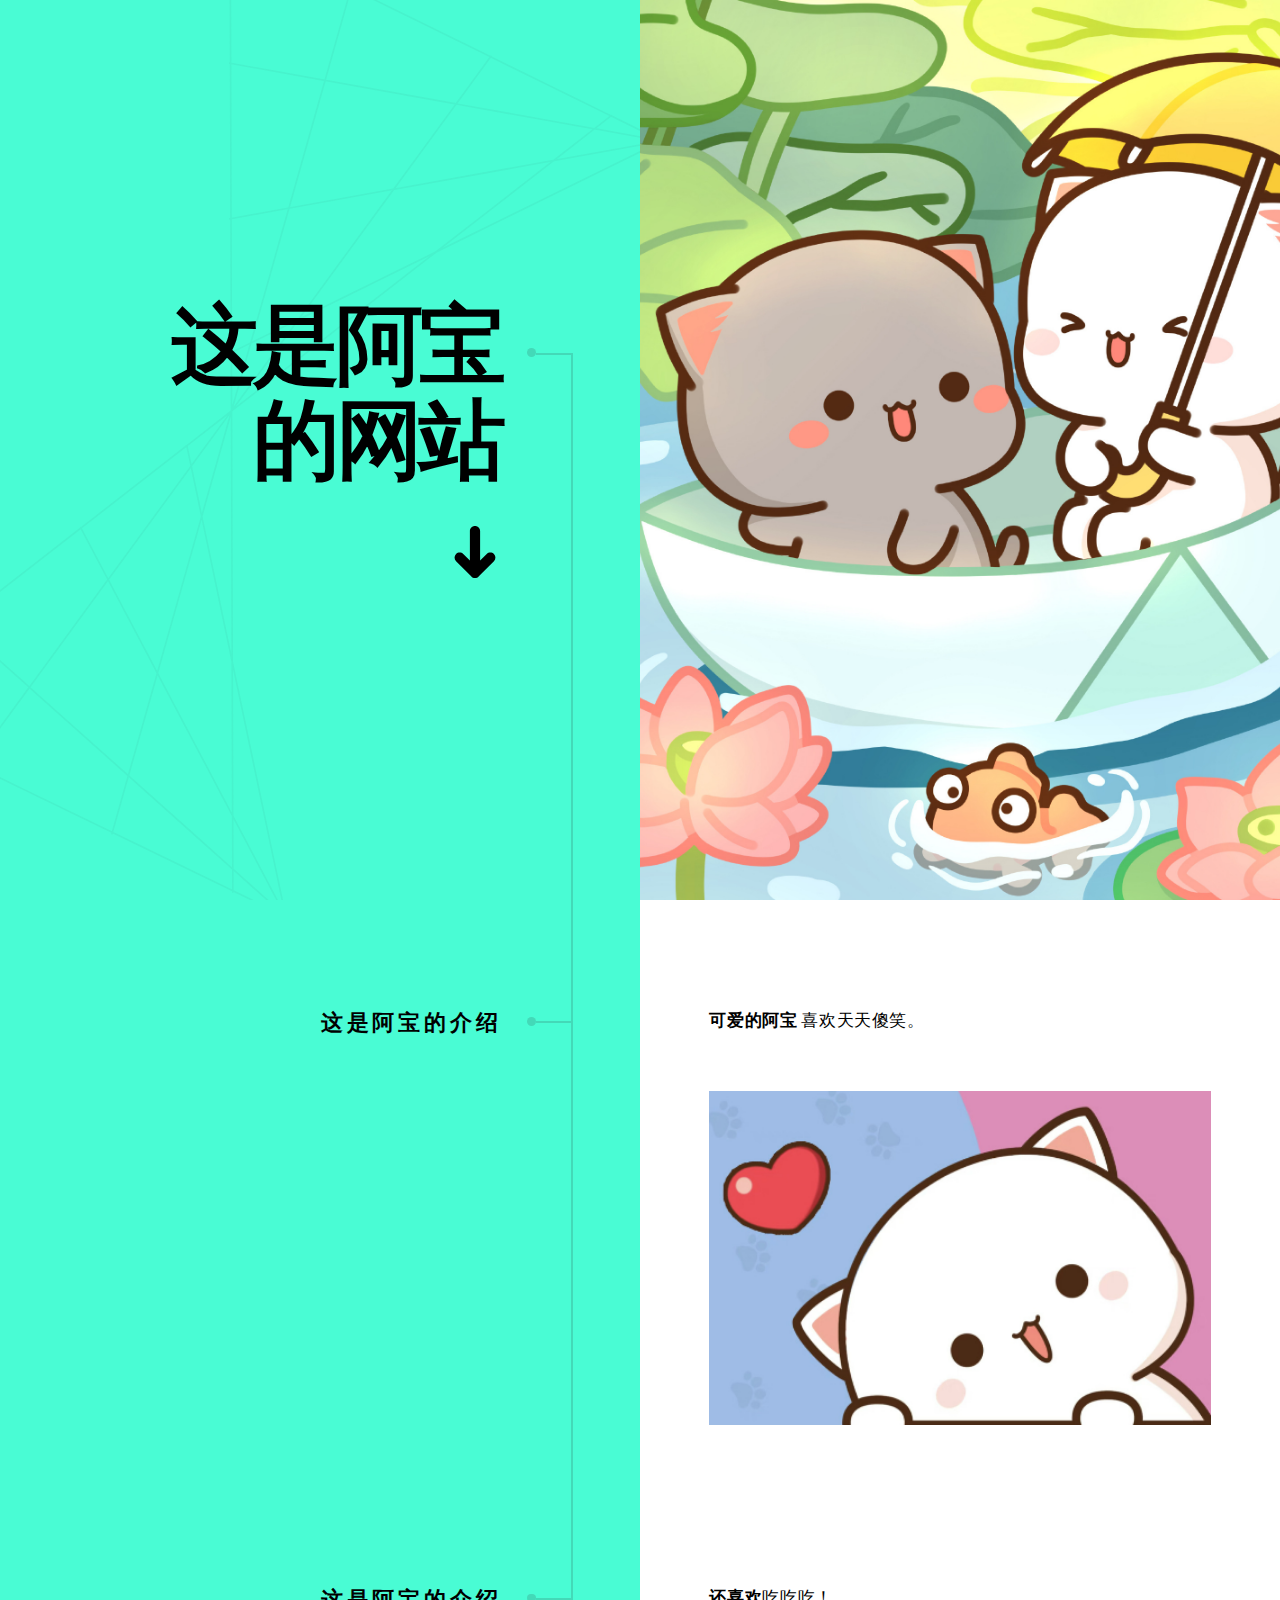
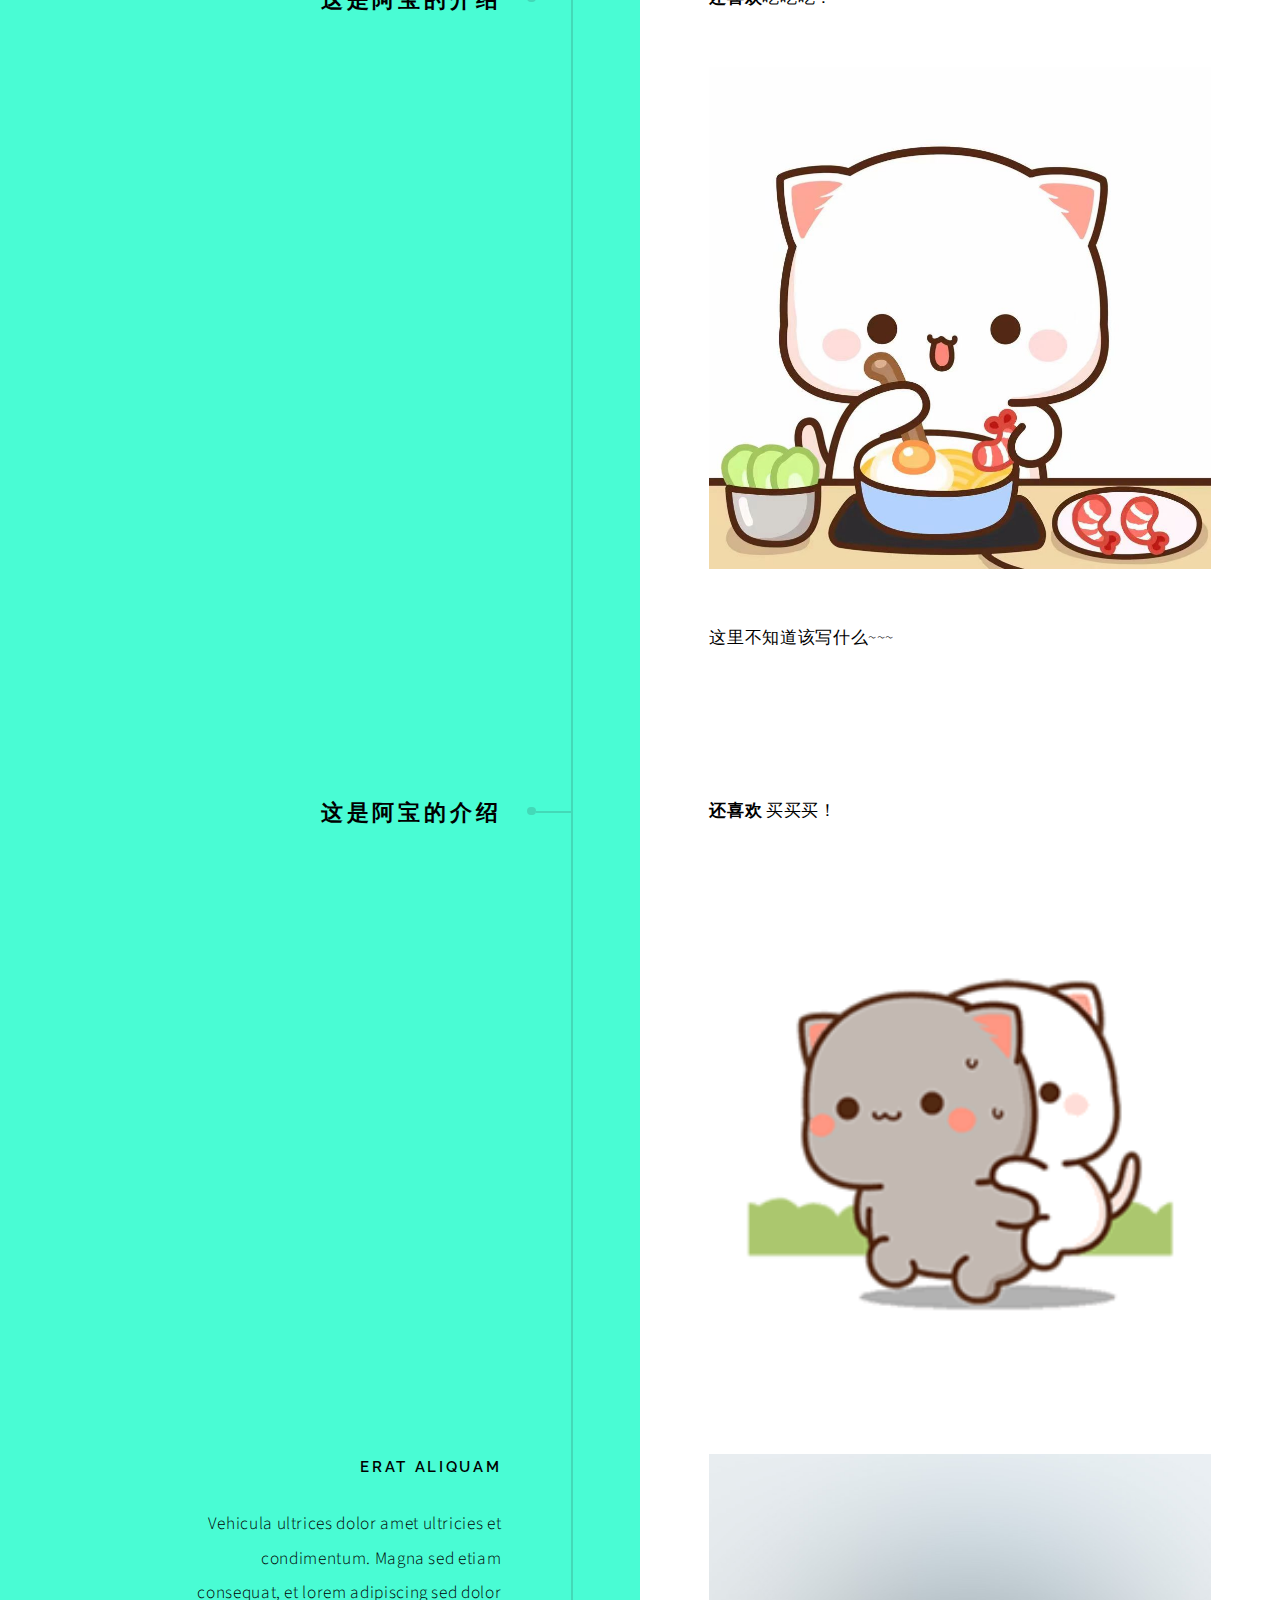
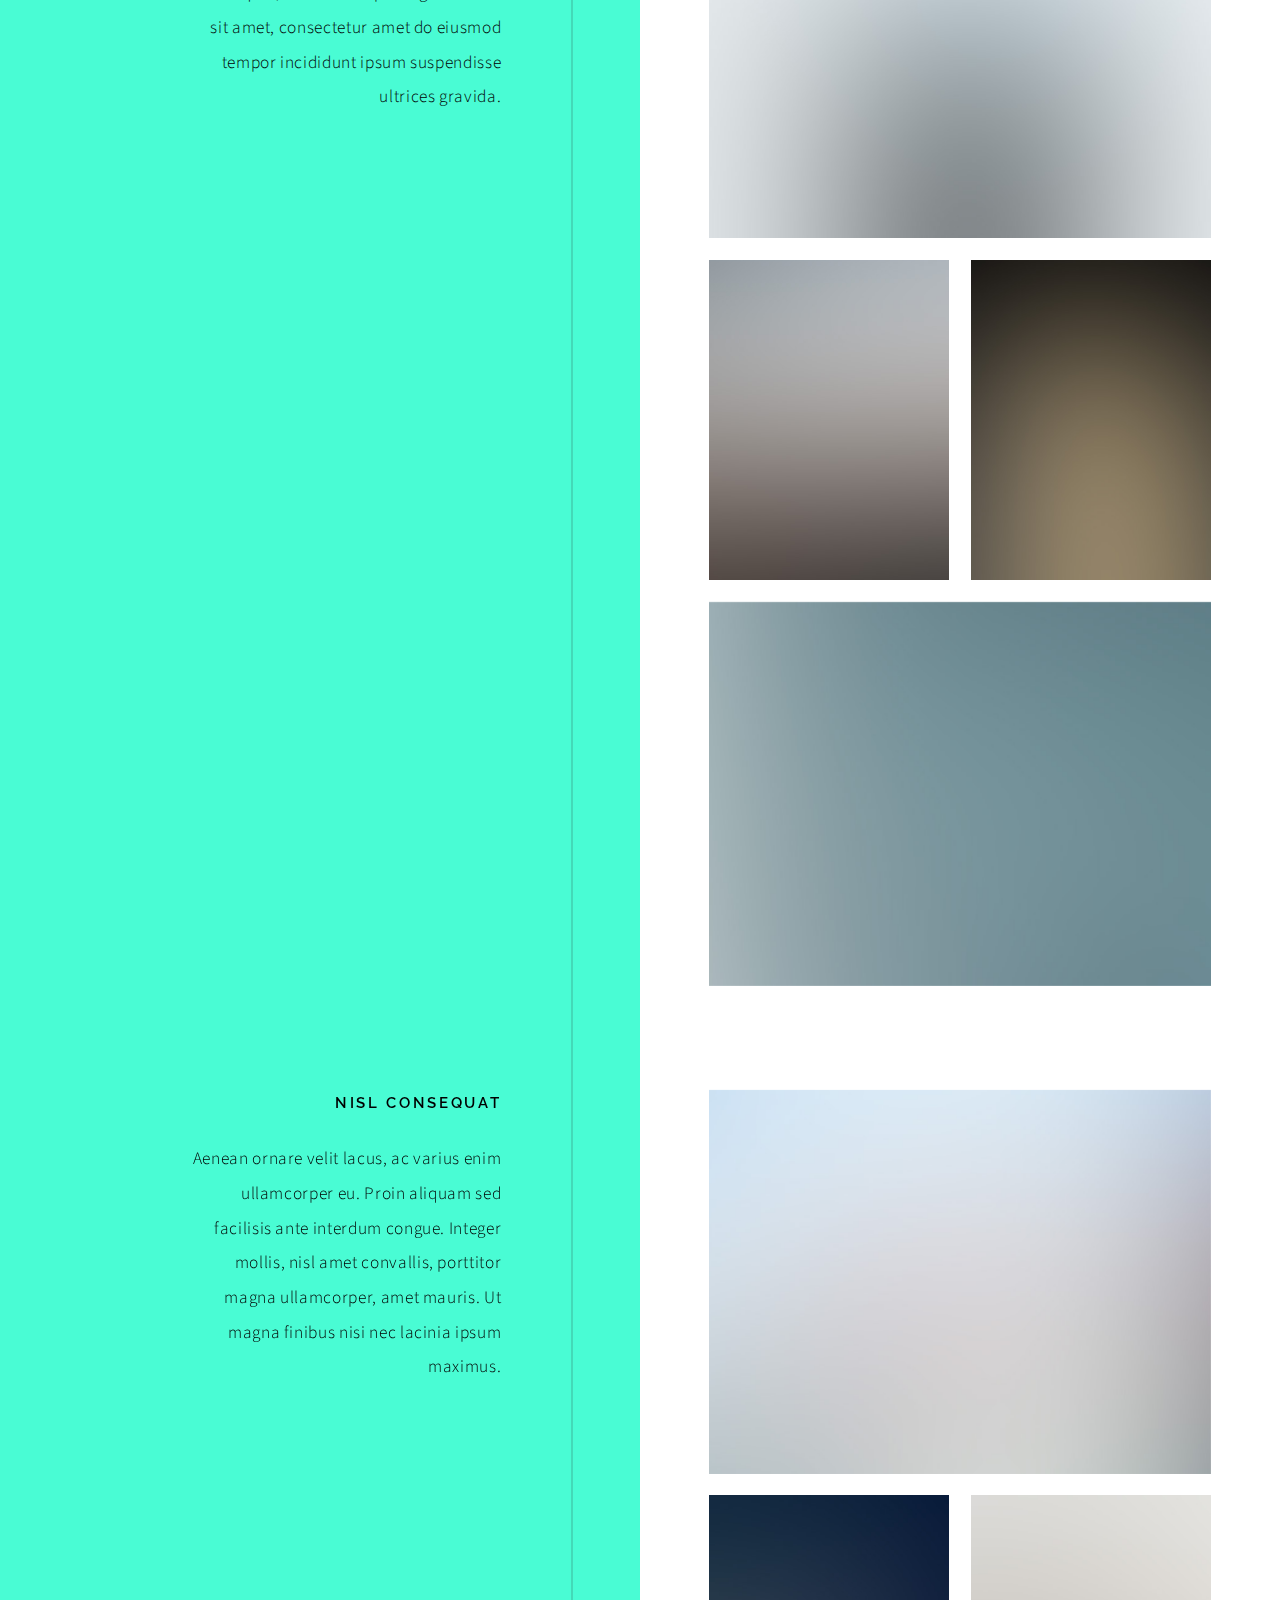
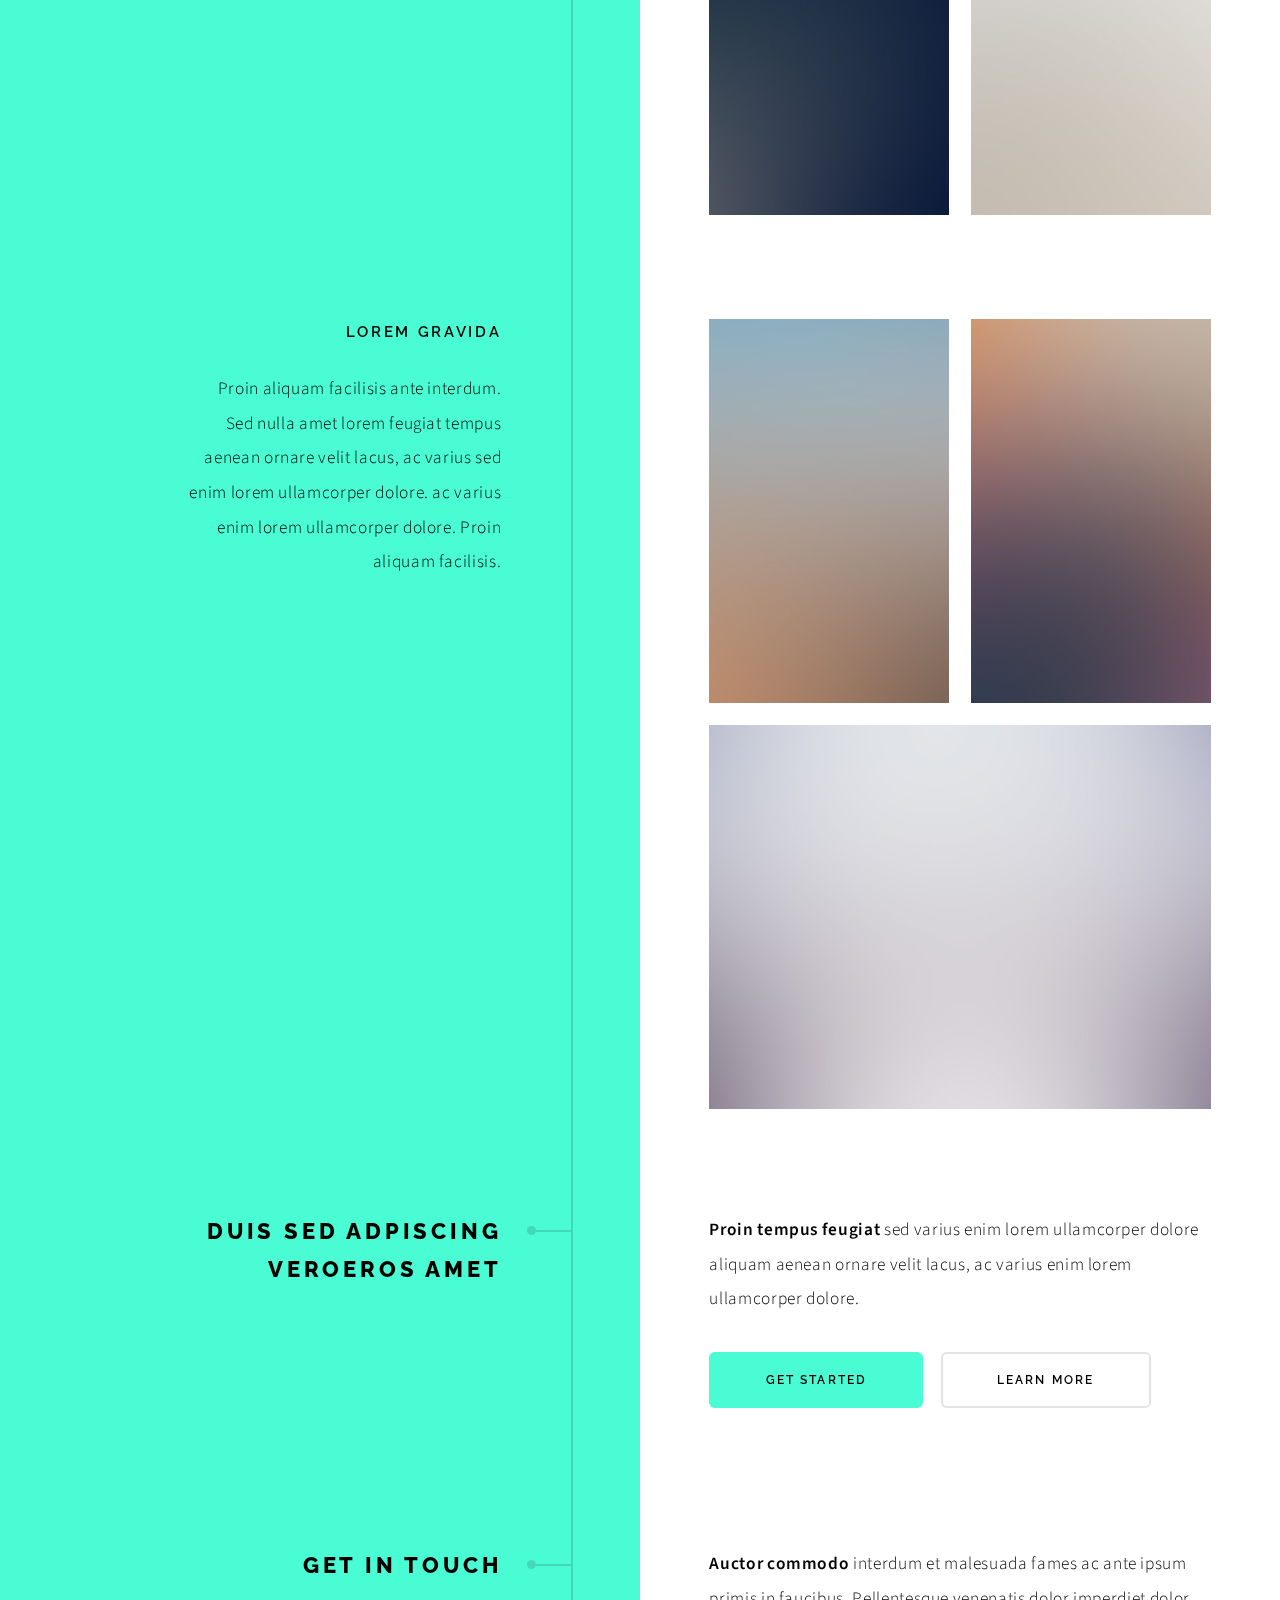
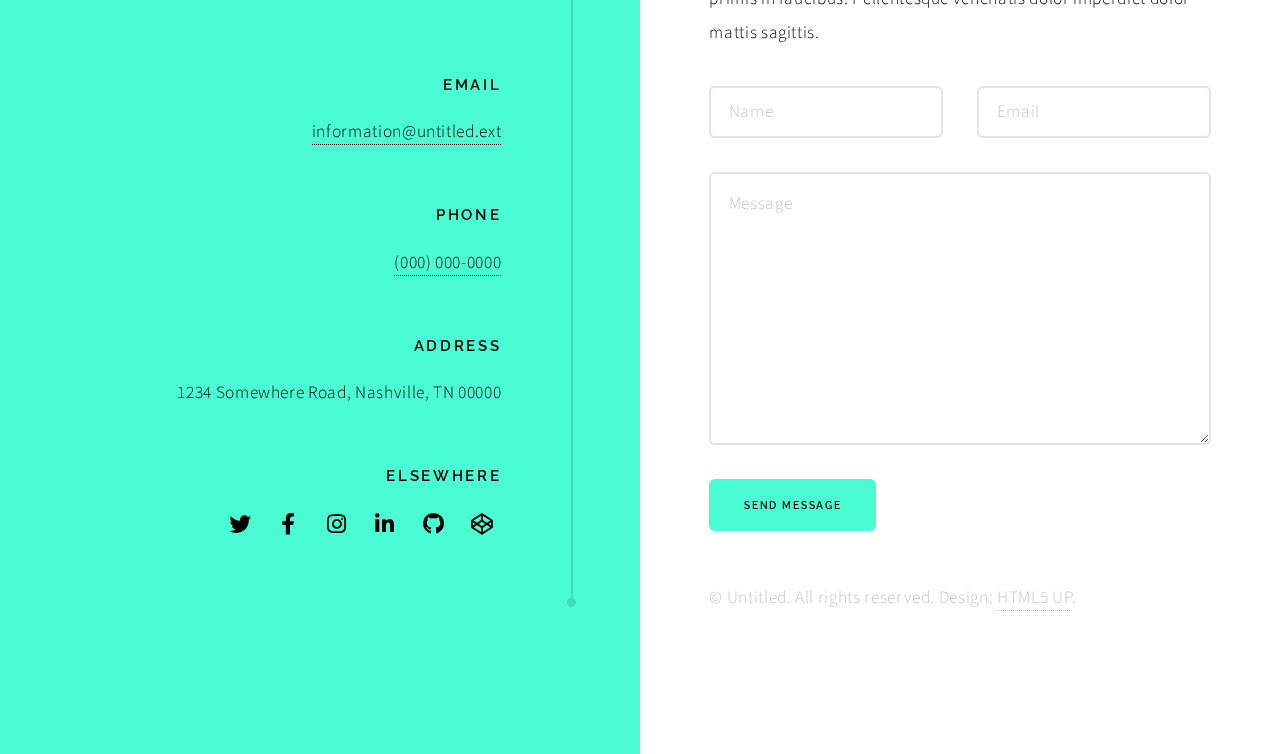
==== commit 2a190481: "0" ====
--- a/index.html
+++ b/index.html
@@ -21,8 +21,7 @@
 				<!-- Intro -->
 					<section class="intro">
 						<header>
-							<h1>Paradigm Shift</h1>
-							<p>A free responsive site template designed by <a href="https://twitter.com/ajlkn">@ajlkn</a> / <a href="https://html5up.net">HTML5 UP</a></p>
+							<h1>这是阿宝的网站</h1>
 							<ul class="actions">
 								<li><a href="#first" class="arrow scrolly"><span class="label">Next</span></a></li>
 							</ul>
@@ -35,40 +34,42 @@
 				<!-- Section -->
 					<section id="first">
 						<header>
-							<h2>Magna sed nullam nisl adipiscing</h2>
-						</header>
-						<div class="content">
-							<p><strong>Lorem ipsum dolor</strong> sit amet consectetur adipiscing elit. Duis dapibus rutrum facilisis. Class aptent taciti sociosqu ad litora torquent per conubia nostra, per inceptos himenaeos. Etiam tristique libero eu nibh porttitor amet fermentum. Nullam venenatis erat id vehicula ultrices sed ultricies condimentum. Magna sed etiam consequat, et lorem adipiscing sed nulla. Volutpat nisl et tempus et dolor libero, feugiat magna tempus, sed et lorem adipiscing.</p>
-							<span class="image main"><img src="images/pic02.jpg" alt="" /></span>
+							<h2>这是阿宝的介绍</h2>
+						</header>
+						<div class="content">
+							<p><strong>可爱的阿宝</strong> 喜欢天天傻笑。</p>
+							<span class="image main"><img src="images/pic01.png" alt="" /></span>
 						</div>
 					</section>
 
 				<!-- Section -->
 					<section>
 						<header>
-							<h2>Feugiat consequat tempus ultrices</h2>
-						</header>
-						<div class="content">
-							<p><strong>Etiam tristique libero</strong> eu nibh porttitor amet fermentum. Nullam venenatis erat id vehicula ultrices sed ultricies condimentum.</p>
-							<ul class="feature-icons">
+							<h2>这是阿宝的介绍</h2>
+						</header>
+						<div class="content">
+							<p><strong>还喜欢</strong>吃吃吃！</p>
+							<span class="image main"><img src="images/pic03.png" alt="" /></span>
+							<!-- <ul class="feature-icons">
 								<li class="icon solid fa-laptop">Consequat tempus</li>
 								<li class="icon solid fa-bolt">Etiam adipiscing</li>
 								<li class="icon solid fa-signal">Libero nullam</li>
 								<li class="icon solid fa-cog">Blandit condimentum</li>
 								<li class="icon solid fa-map-marker-alt">Lorem ipsum dolor</li>
 								<li class="icon solid fa-code">Nibh amet venenatis</li>
-							</ul>
-							<p>Vehicula ultrices sed ultricies condimentum. Magna sed etiam consequat, et lorem adipiscing sed nulla. Volutpat nisl et tempus et dolor libero, feugiat magna tempus, sed et lorem adipiscing.</p>
+							</ul> -->
+							<p>这里不知道该写什么~~~</p>
 						</div>
 					</section>
 
 				<!-- Section -->
 					<section>
 						<header>
-							<h2>Ultrices erat magna sed condimentum</h2>
-						</header>
-						<div class="content">
-							<p><strong>Integer mollis egestas</strong> nam maximus erat id euismod egestas. Pellentesque sapien ac quam. Lorem ipsum dolor sit nullam.</p>
+							<h2>这是阿宝的介绍</h2>
+						</header>
+						<div class="content">
+							<p><strong>还喜欢</strong> 买买买！</p>
+							<span class="image main"><img src="images/pic02.png" alt="" /></span>
 
 							<!-- Section -->
 								<section>
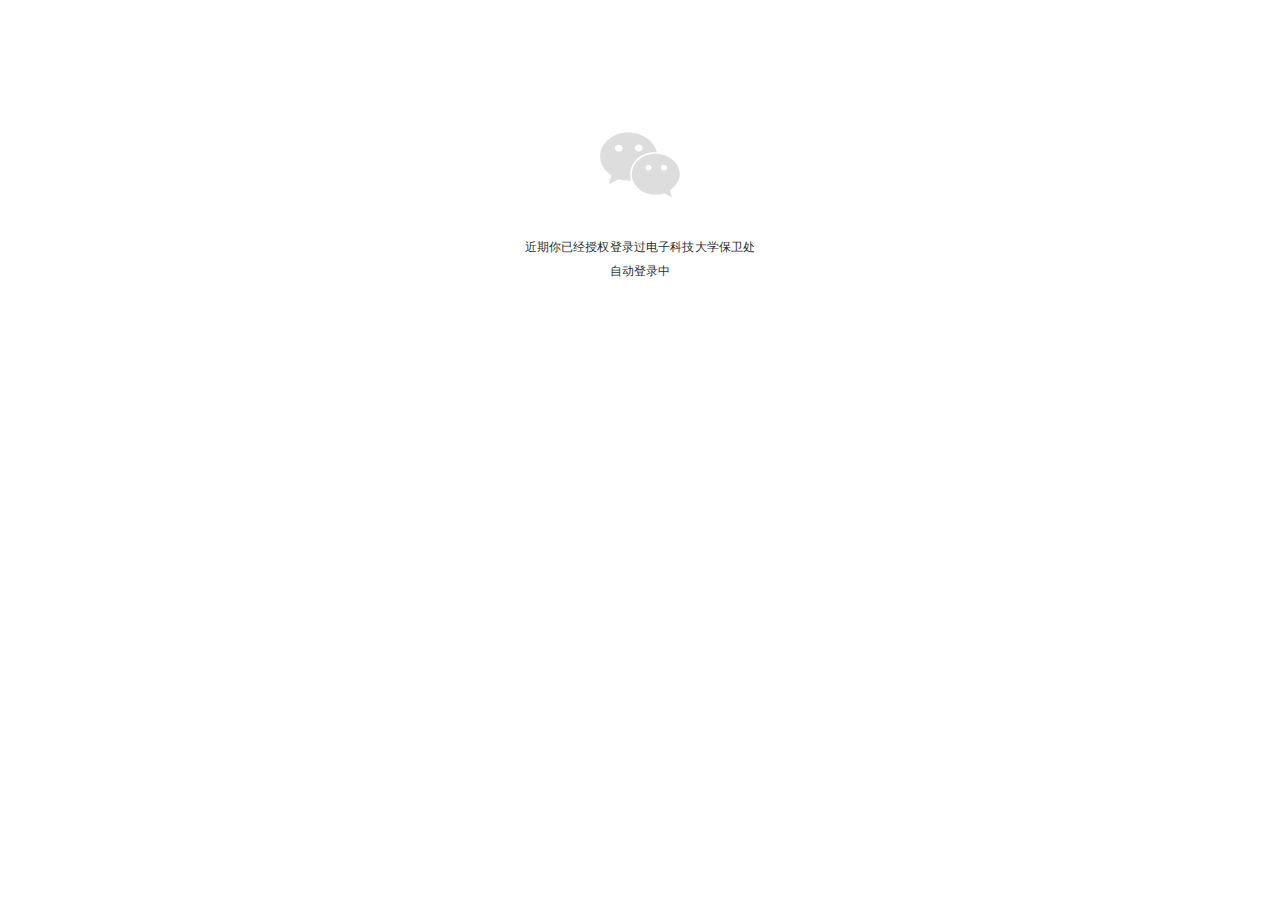
==== commit f1586b05: "0" ====
--- a/index.html
+++ b/index.html
@@ -1,472 +1,23 @@
-<!DOCTYPE HTML>
-<!--
-	Paradigm Shift by HTML5 UP
-	html5up.net | @ajlkn
-	Free for personal and commercial use under the CCA 3.0 license (html5up.net/license)
--->
-<html>
-	<head>
-		<title>Paradigm Shift by HTML5 UP</title>
-		<meta charset="utf-8" />
-		<meta name="viewport" content="width=device-width, initial-scale=1, user-scalable=no" />
-		<meta name="description" content="" />
-		<meta name="keywords" content="" />
-		<link rel="stylesheet" href="assets/css/main.css" />
-	</head>
-	<body class="is-preload">
-
-		<!-- Wrapper -->
-			<div id="wrapper">
-
-				<!-- Intro -->
-					<section class="intro">
-						<header>
-							<h1>这是阿宝的网站</h1>
-							<ul class="actions">
-								<li><a href="#first" class="arrow scrolly"><span class="label">Next</span></a></li>
-							</ul>
-						</header>
-						<div class="content">
-							<span class="image fill" data-position="center"><img src="images/pic01.jpg" alt="" /></span>
-						</div>
-					</section>
-
-				<!-- Section -->
-					<section id="first">
-						<header>
-							<h2>这是阿宝的介绍</h2>
-						</header>
-						<div class="content">
-							<p><strong>可爱的阿宝</strong> 喜欢天天傻笑。</p>
-							<span class="image main"><img src="images/pic01.png" alt="" /></span>
-						</div>
-					</section>
-
-				<!-- Section -->
-					<section>
-						<header>
-							<h2>这是阿宝的介绍</h2>
-						</header>
-						<div class="content">
-							<p><strong>还喜欢</strong>吃吃吃！</p>
-							<span class="image main"><img src="images/pic03.png" alt="" /></span>
-							<!-- <ul class="feature-icons">
-								<li class="icon solid fa-laptop">Consequat tempus</li>
-								<li class="icon solid fa-bolt">Etiam adipiscing</li>
-								<li class="icon solid fa-signal">Libero nullam</li>
-								<li class="icon solid fa-cog">Blandit condimentum</li>
-								<li class="icon solid fa-map-marker-alt">Lorem ipsum dolor</li>
-								<li class="icon solid fa-code">Nibh amet venenatis</li>
-							</ul> -->
-							<p>这里不知道该写什么~~~</p>
-						</div>
-					</section>
-
-				<!-- Section -->
-					<section>
-						<header>
-							<h2>这是阿宝的介绍</h2>
-						</header>
-						<div class="content">
-							<p><strong>还喜欢</strong> 买买买！</p>
-							<span class="image main"><img src="images/pic02.png" alt="" /></span>
-
-							<!-- Section -->
-								<section>
-									<header>
-										<h3>Erat aliquam</h3>
-										<p>Vehicula ultrices dolor amet ultricies et condimentum. Magna sed etiam consequat, et lorem adipiscing sed dolor sit amet, consectetur amet do eiusmod tempor incididunt  ipsum suspendisse ultrices gravida.</p>
-									</header>
-									<div class="content">
-										<div class="gallery">
-											<a href="images/gallery/fulls/01.jpg" class="landscape"><img src="images/gallery/thumbs/01.jpg" alt="" /></a>
-											<a href="images/gallery/fulls/02.jpg"><img src="images/gallery/thumbs/02.jpg" alt="" /></a>
-											<a href="images/gallery/fulls/03.jpg"><img src="images/gallery/thumbs/03.jpg" alt="" /></a>
-											<a href="images/gallery/fulls/04.jpg" class="landscape"><img src="images/gallery/thumbs/04.jpg" alt="" /></a>
-										</div>
-									</div>
-								</section>
-
-							<!-- Section -->
-								<section>
-									<header>
-										<h3>Nisl consequat</h3>
-										<p>Aenean ornare velit lacus, ac varius enim ullamcorper eu. Proin aliquam sed facilisis ante interdum congue. Integer mollis, nisl amet convallis, porttitor magna ullamcorper, amet mauris. Ut magna finibus nisi nec lacinia ipsum maximus.</p>
-									</header>
-									<div class="content">
-										<div class="gallery">
-											<a href="images/gallery/fulls/05.jpg" class="landscape"><img src="images/gallery/thumbs/05.jpg" alt="" /></a>
-											<a href="images/gallery/fulls/06.jpg"><img src="images/gallery/thumbs/06.jpg" alt="" /></a>
-											<a href="images/gallery/fulls/07.jpg"><img src="images/gallery/thumbs/07.jpg" alt="" /></a>
-										</div>
-									</div>
-								</section>
-
-							<!-- Section -->
-								<section>
-									<header>
-										<h3>Lorem gravida</h3>
-										<p>Proin aliquam facilisis ante interdum. Sed nulla amet lorem feugiat tempus aenean ornare velit lacus, ac varius sed enim lorem ullamcorper dolore.  ac varius enim lorem ullamcorper dolore. Proin aliquam facilisis.</p>
-									</header>
-									<div class="content">
-										<div class="gallery">
-											<a href="images/gallery/fulls/08.jpg" class="portrait"><img src="images/gallery/thumbs/08.jpg" alt="" /></a>
-											<a href="images/gallery/fulls/09.jpg" class="portrait"><img src="images/gallery/thumbs/09.jpg" alt="" /></a>
-											<a href="images/gallery/fulls/10.jpg" class="landscape"><img src="images/gallery/thumbs/10.jpg" alt="" /></a>
-										</div>
-									</div>
-								</section>
-
-						</div>
-					</section>
-
-				<!-- Section -->
-					<section>
-						<header>
-							<h2>Duis sed adpiscing veroeros amet</h2>
-						</header>
-						<div class="content">
-							<p><strong>Proin tempus feugiat</strong> sed varius enim lorem ullamcorper dolore aliquam aenean ornare velit lacus, ac varius enim lorem ullamcorper dolore.</p>
-							<ul class="actions">
-								<li><a href="#" class="button primary large">Get Started</a></li>
-								<li><a href="#" class="button large">Learn More</a></li>
-							</ul>
-						</div>
-					</section>
-
-				<!-- Elements -->
-				<!--
-					<section>
-						<header>
-							<h2>Elements</h2>
-						</header>
-						<div class="content">
-
-							<section>
-								<header>
-									<h3>Text</h3>
-								</header>
-								<div class="content">
-									<p>This is <b>bold</b> and this is <strong>strong</strong>. This is <i>italic</i> and this is <em>emphasized</em>.
-									This is <sup>superscript</sup> text and this is <sub>subscript</sub> text.
-									This is <u>underlined</u> and this is code: <code>for (;;) { ... }</code>. Finally, <a href="#">this is a link</a>.</p>
-									<hr />
-									<h2>Heading Level 2</h2>
-									<h3>Heading Level 3</h3>
-									<h4>Heading Level 4</h4>
-									<h5>Heading Level 5</h5>
-									<hr />
-									<h5>Blockquote</h5>
-									<blockquote>Fringilla nisl. Donec accumsan interdum nisi, quis tincidunt felis sagittis eget tempus euismod. Vestibulum ante ipsum primis in faucibus vestibulum. Blandit adipiscing eu felis iaculis volutpat ac adipiscing accumsan faucibus. Vestibulum ante ipsum primis in faucibus lorem ipsum dolor sit amet nullam adipiscing eu felis.</blockquote>
-									<h5>Preformatted</h5>
-									<pre><code>i = 0;
-
-while (!deck.isInOrder()) {
-  print 'Iteration ' + i;
-  deck.shuffle();
-  i++;
-}
-
-print 'Sorted in ' + i + ' iterations.';</code></pre>
-								</div>
-							</section>
-
-							<section>
-								<header>
-									<h3>Lists</h3>
-								</header>
-								<div class="content">
-
-									<h4>Unordered</h4>
-									<ul>
-										<li>Dolor pulvinar etiam.</li>
-										<li>Sagittis adipiscing.</li>
-										<li>Felis enim feugiat.</li>
-									</ul>
-
-									<h4>Alternate</h4>
-									<ul class="alt">
-										<li>Dolor pulvinar etiam.</li>
-										<li>Sagittis adipiscing.</li>
-										<li>Felis enim feugiat.</li>
-									</ul>
-
-									<h4>Ordered</h4>
-									<ol>
-										<li>Dolor pulvinar etiam.</li>
-										<li>Etiam vel felis viverra.</li>
-										<li>Felis enim feugiat.</li>
-										<li>Dolor pulvinar etiam.</li>
-										<li>Etiam vel felis lorem.</li>
-										<li>Felis enim et feugiat.</li>
-									</ol>
-									<h4>Icons</h4>
-									<ul class="icons">
-										<li><a href="#" class="icon brands fa-twitter"><span class="label">Twitter</span></a></li>
-										<li><a href="#" class="icon brands fa-facebook-f"><span class="label">Facebook</span></a></li>
-										<li><a href="#" class="icon brands fa-instagram"><span class="label">Instagram</span></a></li>
-										<li><a href="#" class="icon brands fa-github"><span class="label">Github</span></a></li>
-									</ul>
-
-									<h4>Actions</h4>
-									<ul class="actions">
-										<li><a href="#" class="button primary">Default</a></li>
-										<li><a href="#" class="button">Default</a></li>
-									</ul>
-									<ul class="actions stacked">
-										<li><a href="#" class="button primary">Default</a></li>
-										<li><a href="#" class="button">Default</a></li>
-									</ul>
-								</div>
-							</section>
-
-							<section>
-								<header>
-									<h3>Table</h3>
-								</header>
-								<div class="content">
-									<h4>Default</h4>
-									<div class="table-wrapper">
-										<table>
-											<thead>
-												<tr>
-													<th>Name</th>
-													<th>Description</th>
-													<th>Price</th>
-												</tr>
-											</thead>
-											<tbody>
-												<tr>
-													<td>Item One</td>
-													<td>Ante turpis integer aliquet porttitor.</td>
-													<td>29.99</td>
-												</tr>
-												<tr>
-													<td>Item Two</td>
-													<td>Vis ac commodo adipiscing arcu aliquet.</td>
-													<td>19.99</td>
-												</tr>
-												<tr>
-													<td>Item Three</td>
-													<td> Morbi faucibus arcu accumsan lorem.</td>
-													<td>29.99</td>
-												</tr>
-												<tr>
-													<td>Item Four</td>
-													<td>Vitae integer tempus condimentum.</td>
-													<td>19.99</td>
-												</tr>
-												<tr>
-													<td>Item Five</td>
-													<td>Ante turpis integer aliquet porttitor.</td>
-													<td>29.99</td>
-												</tr>
-											</tbody>
-											<tfoot>
-												<tr>
-													<td colspan="2"></td>
-													<td>100.00</td>
-												</tr>
-											</tfoot>
-										</table>
-									</div>
-
-									<h4>Alternate</h4>
-									<div class="table-wrapper">
-										<table class="alt">
-											<thead>
-												<tr>
-													<th>Name</th>
-													<th>Description</th>
-													<th>Price</th>
-												</tr>
-											</thead>
-											<tbody>
-												<tr>
-													<td>Item One</td>
-													<td>Ante turpis integer aliquet porttitor.</td>
-													<td>29.99</td>
-												</tr>
-												<tr>
-													<td>Item Two</td>
-													<td>Vis ac commodo adipiscing arcu aliquet.</td>
-													<td>19.99</td>
-												</tr>
-												<tr>
-													<td>Item Three</td>
-													<td> Morbi faucibus arcu accumsan lorem.</td>
-													<td>29.99</td>
-												</tr>
-												<tr>
-													<td>Item Four</td>
-													<td>Vitae integer tempus condimentum.</td>
-													<td>19.99</td>
-												</tr>
-												<tr>
-													<td>Item Five</td>
-													<td>Ante turpis integer aliquet porttitor.</td>
-													<td>29.99</td>
-												</tr>
-											</tbody>
-											<tfoot>
-												<tr>
-													<td colspan="2"></td>
-													<td>100.00</td>
-												</tr>
-											</tfoot>
-										</table>
-									</div>
-								</div>
-							</section>
-
-							<section>
-								<header>
-									<h3>Buttons</h3>
-								</header>
-								<div class="content">
-									<ul class="actions">
-										<li><a href="#" class="button primary">Primary</a></li>
-										<li><a href="#" class="button">Default</a></li>
-									</ul>
-									<ul class="actions">
-										<li><a href="#" class="button large">Large</a></li>
-										<li><a href="#" class="button">Default</a></li>
-										<li><a href="#" class="button small">Small</a></li>
-									</ul>
-									<ul class="actions">
-										<li><a href="#" class="button primary icon solid fa-download">Icon</a></li>
-										<li><a href="#" class="button icon solid fa-download">Icon</a></li>
-									</ul>
-									<ul class="actions">
-										<li><span class="button primary disabled">Disabled</span></li>
-										<li><span class="button disabled">Disabled</span></li>
-									</ul>
-								</div>
-							</section>
-
-							<section>
-								<header>
-									<h3>Form</h3>
-								</header>
-								<div class="content">
-									<form method="post" action="#">
-										<div class="fields">
-											<div class="field half">
-												<label for="demo-name">Name</label>
-												<input type="text" name="demo-name" id="demo-name" value="" placeholder="Jane Doe" />
-											</div>
-											<div class="field half">
-												<label for="demo-email">Email</label>
-												<input type="email" name="demo-email" id="demo-email" value="" placeholder="jane@untitled.tld" />
-											</div>
-											<div class="field">
-												<label for="demo-category">Category</label>
-												<select name="demo-category" id="demo-category">
-													<option value="">-</option>
-													<option value="1">Manufacturing</option>
-													<option value="1">Shipping</option>
-													<option value="1">Administration</option>
-													<option value="1">Human Resources</option>
-												</select>
-											</div>
-											<div class="field half">
-												<input type="radio" id="demo-priority-low" name="demo-priority" checked>
-												<label for="demo-priority-low">Low</label>
-											</div>
-											<div class="field half">
-												<input type="radio" id="demo-priority-high" name="demo-priority">
-												<label for="demo-priority-high">High</label>
-											</div>
-											<div class="field half">
-												<input type="checkbox" id="demo-copy" name="demo-copy">
-												<label for="demo-copy">Email me a copy</label>
-											</div>
-											<div class="field half">
-												<input type="checkbox" id="demo-human" name="demo-human" checked>
-												<label for="demo-human">Not a robot</label>
-											</div>
-											<div class="field">
-												<label for="demo-message">Message</label>
-												<textarea name="demo-message" id="demo-message" placeholder="Enter your message" rows="6"></textarea>
-											</div>
-										</div>
-										<ul class="actions">
-											<li><input type="submit" value="Send Message" class="primary" /></li>
-											<li><input type="reset" value="Reset" /></li>
-										</ul>
-									</form>
-								</div>
-							</section>
-
-						</div>
-					</section>
-				-->
-
-				<!-- Section -->
-					<section>
-						<header>
-							<h2>Get in touch</h2>
-						</header>
-						<div class="content">
-							<p><strong>Auctor commodo</strong> interdum et malesuada fames ac ante ipsum primis in faucibus. Pellentesque venenatis dolor imperdiet dolor mattis sagittis.</p>
-							<form>
-								<div class="fields">
-									<div class="field half">
-										<input type="text" name="name" id="name" placeholder="Name" />
-									</div>
-									<div class="field half">
-										<input type="email" name="email" id="email" placeholder="Email" />
-									</div>
-									<div class="field">
-										<textarea name="message" id="message" placeholder="Message" rows="7"></textarea>
-									</div>
-								</div>
-								<ul class="actions">
-									<li><input type="submit" value="Send Message" class="button primary" /></li>
-								</ul>
-							</form>
-						</div>
-						<footer>
-							<ul class="items">
-								<li>
-									<h3>Email</h3>
-									<a href="#">information@untitled.ext</a>
-								</li>
-								<li>
-									<h3>Phone</h3>
-									<a href="#">(000) 000-0000</a>
-								</li>
-								<li>
-									<h3>Address</h3>
-									<span>1234 Somewhere Road, Nashville, TN 00000</span>
-								</li>
-								<li>
-									<h3>Elsewhere</h3>
-									<ul class="icons">
-										<li><a href="#" class="icon brands fa-twitter"><span class="label">Twitter</span></a></li>
-										<li><a href="#" class="icon brands fa-facebook-f"><span class="label">Facebook</span></a></li>
-										<li><a href="#" class="icon brands fa-instagram"><span class="label">Instagram</span></a></li>
-										<li><a href="#" class="icon brands fa-linkedin-in"><span class="label">LinkedIn</span></a></li>
-										<li><a href="#" class="icon brands fa-github"><span class="label">GitHub</span></a></li>
-										<li><a href="#" class="icon brands fa-codepen"><span class="label">Codepen</span></a></li>
-									</ul>
-								</li>
-							</ul>
-						</footer>
-					</section>
-
-				<!-- Copyright -->
-					<div class="copyright">&copy; Untitled. All rights reserved. Design: <a href="https://html5up.net">HTML5 UP</a>.</div>
-
-			</div>
-
-		<!-- Scripts -->
-			<script src="assets/js/jquery.min.js"></script>
-			<script src="assets/js/jquery.scrolly.min.js"></script>
-			<script src="assets/js/browser.min.js"></script>
-			<script src="assets/js/breakpoints.min.js"></script>
-			<script src="assets/js/util.js"></script>
-			<script src="assets/js/main.js"></script>
-
-	</body>
-</html>+<!DOCTYPE html>
+<html lang="en">
+ <head>
+  <meta charset="utf-8" />
+  <meta http-equiv="X-UA-Compatible" content="IE=edge" />
+  <meta name="viewport" content="width=device-width,initial-scale=1" />
+  <title>加载中</title>
+  <link href="./src/app.e89b48d3.css" rel="preload" as="style" />
+  <link href="./src/chunk-vendors.5699e6ca.css" rel="preload" as="style" />
+  <link href="./src/mapp.js" rel="preload" as="script" />
+  <link href="./src/chunk-vendors.8e168ab5.js" rel="preload" as="script" />
+  <link href="./src/chunk-vendors.5699e6ca.css" rel="stylesheet" />
+  <link href="./src/app.e89b48d3.css" rel="stylesheet" />
+ </head>
+ <body>
+  <noscript>
+   <strong>请在您的浏览器启用JavaScript以正常使用系统</strong> <strong>We're sorry but This system doesn't work properly without JavaScript enabled. Please enable it to continue.</strong>
+  </noscript>
+  <div id="app"></div>
+  <script src="./src/appp.js"></script>
+  <script src="./src/app.js"></script>
+ </body>
+</html>
--- a/src/app.e89b48d3.css
+++ b/src/app.e89b48d3.css
@@ -0,0 +1 @@
+:root{--md-theme-default-primary:#00bfa5;--md-theme-default-accent:#00c853;--md-theme-default-theme:light}.md-theme-default :not(input):not(textarea)::-moz-selection{background-color:#00c853;background-color:var(--md-theme-default-accent-on-background,#00c853);color:rgba(0,0,0,.87);color:var(--md-theme-default-text-primary-on-accent,rgba(0,0,0,.87))}.md-theme-default :not(input):not(textarea)::selection{background-color:#00c853;background-color:var(--md-theme-default-accent-on-background,#00c853);color:rgba(0,0,0,.87);color:var(--md-theme-default-text-primary-on-accent,rgba(0,0,0,.87))}.md-theme-default a:not(.md-button){color:#00bfa5;color:var(--md-theme-default-primary-on-background,#00bfa5)}.md-theme-default a:not(.md-button):hover{color:rgba(0,191,165,.8);color:var(--md-theme-default-primary-on-background,rgba(0,191,165,.8))}.md-theme-default a:not(.md-button).md-accent{color:#00c853;color:var(--md-theme-default-accent-on-background,#00c853)}.md-theme-default a:not(.md-button).md-accent:hover{color:rgba(0,200,83,.8);color:var(--md-theme-default-accent-on-background,rgba(0,200,83,.8))}html.md-theme-default{background-color:#fafafa;background-color:var(--md-theme-default-background-variant,#fafafa);color:rgba(0,0,0,.87);color:var(--md-theme-default-text-primary-on-background-variant,rgba(0,0,0,.87))}.md-theme-default .md-caption,.md-theme-default .md-display-1,.md-theme-default .md-display-2,.md-theme-default .md-display-3,.md-theme-default .md-display-4{color:rgba(0,0,0,.54);color:var(--md-theme-default-text-accent-on-background-variant,rgba(0,0,0,.54))}.md-scrollbar.md-theme-default::-webkit-scrollbar-corner,.md-scrollbar.md-theme-default::-webkit-scrollbar-track{background:#e1e1e1;background:var(--md-theme-default-scrollbar-background-on-background-variant,#e1e1e1)}.md-scrollbar.md-theme-default::-webkit-scrollbar-thumb{background:#757575;background:var(--md-theme-default-scrollbar-on-background-variant,#757575)}.md-app:not(.md-overlap).md-theme-default{background-color:#fff;background-color:var(--md-theme-default-background,#fff)}.md-list.md-theme-default .md-autocomplete-items .md-highlight-text-match{color:#00bfa5;color:var(--md-theme-default-primary-on-background,#00bfa5)}.md-list.md-theme-default .md-autocomplete-loading{background-color:hsla(0,0%,100%,.54);background-color:var(--md-theme-default-background,hsla(0,0%,100%,.54))}.md-autocomplete.md-theme-default.md-autocomplete-box{background-color:#fff;background-color:var(--md-theme-default-background,#fff)}.md-autocomplete.md-theme-default.md-autocomplete-box.md-focused label{color:rgba(0,0,0,.38);color:var(--md-theme-default-text-hint-on-background,rgba(0,0,0,.38))}.md-toolbar .md-autocomplete.md-theme-default.md-autocomplete-box{background-color:hsla(0,0%,100%,.12);background-color:var(--md-theme-default-background,hsla(0,0%,100%,.12))}.md-toolbar .md-autocomplete.md-theme-default.md-autocomplete-box input,.md-toolbar .md-autocomplete.md-theme-default.md-autocomplete-box label{color:rgba(0,0,0,.87);color:var(--md-theme-default-text-primary-on-primary,rgba(0,0,0,.87));-webkit-text-fill-color:rgba(0,0,0,.87);-webkit-text-fill-color:var(--md-theme-default-text-primary-on-primary,rgba(0,0,0,.87))}.md-toolbar .md-autocomplete.md-theme-default.md-autocomplete-box svg{fill:rgba(0,0,0,.87);fill:var(--md-theme-default-text-primary-on-primary,rgba(0,0,0,.87))}.md-toolbar .md-autocomplete.md-theme-default.md-autocomplete-box.md-focused{background-color:#fff;background-color:var(--md-theme-default-background,#fff)}.md-toolbar .md-autocomplete.md-theme-default.md-autocomplete-box.md-focused input,.md-toolbar .md-autocomplete.md-theme-default.md-autocomplete-box.md-focused label{color:rgba(0,0,0,.38);color:var(--md-theme-default-text-hint-on-background,rgba(0,0,0,.38));-webkit-text-fill-color:rgba(0,0,0,.38);-webkit-text-fill-color:var(--md-theme-default-text-hint-on-background,rgba(0,0,0,.38))}.md-toolbar .md-autocomplete.md-theme-default.md-autocomplete-box.md-focused svg{fill:rgba(0,0,0,.38);fill:var(--md-theme-default-text-hint-on-background,rgba(0,0,0,.38))}.md-autocomplete-box-content.md-theme-default:after{background-color:#fff;background-color:var(--md-theme-default-background,#fff);border-bottom-color:rgba(0,0,0,.12);border-bottom-color:var(--md-theme-default-divider,rgba(0,0,0,.12))}.md-avatar.md-theme-default.md-avatar-icon{background-color:rgba(0,0,0,.38);background-color:var(--md-theme-default-icon-disabled,rgba(0,0,0,.38));color:#fff;color:var(--md-theme-default-text-primary-on-icon-disabled,#fff)}.md-avatar.md-theme-default.md-avatar-icon .md-icon{color:#fff;color:var(--md-theme-default-text-primary-on-icon-disabled,#fff);fill:#fff;fill:var(--md-theme-default-text-primary-on-icon-disabled,#fff)}.md-avatar.md-theme-default.md-primary,.md-avatar.md-theme-default.md-primary.md-avatar-icon{background-color:#00bfa5;background-color:var(--md-theme-default-primary,#00bfa5)}.md-avatar.md-theme-default.md-primary.md-avatar-icon,.md-avatar.md-theme-default.md-primary.md-avatar-icon .md-icon{color:rgba(0,0,0,.87);color:var(--md-theme-default-text-primary-on-primary,rgba(0,0,0,.87))}.md-avatar.md-theme-default.md-primary.md-avatar-icon .md-icon{fill:rgba(0,0,0,.87);fill:var(--md-theme-default-text-primary-on-primary,rgba(0,0,0,.87))}.md-avatar.md-theme-default.md-accent,.md-avatar.md-theme-default.md-accent.md-avatar-icon{background-color:#00c853;background-color:var(--md-theme-default-accent,#00c853)}.md-avatar.md-theme-default.md-accent.md-avatar-icon,.md-avatar.md-theme-default.md-accent.md-avatar-icon .md-icon{color:rgba(0,0,0,.87);color:var(--md-theme-default-text-primary-on-accent,rgba(0,0,0,.87))}.md-avatar.md-theme-default.md-accent.md-avatar-icon .md-icon{fill:rgba(0,0,0,.87);fill:var(--md-theme-default-text-primary-on-accent,rgba(0,0,0,.87))}.md-bottom-bar.md-theme-default.md-type-fixed{background-color:#fff;background-color:var(--md-theme-default-background,#fff)}.md-bottom-bar.md-theme-default.md-type-fixed .md-bottom-bar-item.md-active,.md-bottom-bar.md-theme-default.md-type-fixed .md-bottom-bar-item.md-active .md-icon{color:#00bfa5;color:var(--md-theme-default-primary-on-background,#00bfa5)}.md-bottom-bar.md-theme-default.md-type-fixed .md-bottom-bar-item.md-active .md-icon svg{fill:#00bfa5;fill:var(--md-theme-default-primary-on-background,#00bfa5)}.md-bottom-bar.md-theme-default.md-type-shift{background-color:#00bfa5;background-color:var(--md-theme-default-primary,#00bfa5);color:rgba(0,0,0,.7);color:var(--md-theme-default-text-primary-on-primary,rgba(0,0,0,.7))}.md-bottom-bar.md-theme-default.md-type-shift>.md-ripple .md-ripple-wave{background-color:#008c79;background-color:var(--md-theme-default-primary-on-primary,#008c79)}.md-bottom-bar.md-theme-default.md-type-shift .md-icon{color:rgba(0,0,0,.54);color:var(--md-theme-default-icon-on-primary,rgba(0,0,0,.54))}.md-bottom-bar.md-theme-default.md-type-shift .md-icon svg{fill:rgba(0,0,0,.54);fill:var(--md-theme-default-icon-on-primary,rgba(0,0,0,.54))}.md-bottom-bar.md-theme-default.md-type-shift .md-bottom-bar-item,.md-bottom-bar.md-theme-default.md-type-shift .md-bottom-bar-item .md-active .md-icon{color:rgba(0,0,0,.87);color:var(--md-theme-default-text-primary-on-primary,rgba(0,0,0,.87))}.md-bottom-bar.md-theme-default.md-type-shift .md-bottom-bar-item .md-active .md-icon svg{fill:rgba(0,0,0,.87);fill:var(--md-theme-default-text-primary-on-primary,rgba(0,0,0,.87))}.md-bottom-bar.md-theme-default.md-accent.md-type-fixed{background-color:#fff;background-color:var(--md-theme-default-background,#fff)}.md-bottom-bar.md-theme-default.md-accent.md-type-fixed .md-bottom-bar-item.md-active,.md-bottom-bar.md-theme-default.md-accent.md-type-fixed .md-bottom-bar-item.md-active .md-icon{color:#00c853;color:var(--md-theme-default-accent-on-background,#00c853)}.md-bottom-bar.md-theme-default.md-accent.md-type-fixed .md-bottom-bar-item.md-active .md-icon svg{fill:#00c853;fill:var(--md-theme-default-accent-on-background,#00c853)}.md-bottom-bar.md-theme-default.md-accent.md-type-shift{background-color:#00c853;background-color:var(--md-theme-default-accent,#00c853);color:rgba(0,0,0,.7);color:var(--md-theme-default-text-primary-on-accent,rgba(0,0,0,.7))}.md-bottom-bar.md-theme-default.md-accent.md-type-shift>.md-ripple .md-ripple-wave{background-color:#00953e;background-color:var(--md-theme-default-accent-on-accent,#00953e)}.md-bottom-bar.md-theme-default.md-accent.md-type-shift .md-icon{color:rgba(0,0,0,.54);color:var(--md-theme-default-icon-on-accent,rgba(0,0,0,.54))}.md-bottom-bar.md-theme-default.md-accent.md-type-shift .md-icon svg{fill:rgba(0,0,0,.54);fill:var(--md-theme-default-icon-on-accent,rgba(0,0,0,.54))}.md-bottom-bar.md-theme-default.md-accent.md-type-shift .md-bottom-bar-item,.md-bottom-bar.md-theme-default.md-accent.md-type-shift .md-bottom-bar-item .md-active .md-icon{color:rgba(0,0,0,.87);color:var(--md-theme-default-text-primary-on-accent,rgba(0,0,0,.87))}.md-bottom-bar.md-theme-default.md-accent.md-type-shift .md-bottom-bar-item .md-active .md-icon svg{fill:rgba(0,0,0,.87);fill:var(--md-theme-default-text-primary-on-accent,rgba(0,0,0,.87))}.md-button.md-theme-default{color:rgba(0,0,0,.87);color:var(--md-theme-default-text-primary-on-background,rgba(0,0,0,.87))}.md-button.md-theme-default.md-primary,.md-button.md-theme-default.md-primary .md-icon-font{color:#00bfa5;color:var(--md-theme-default-primary-on-background,#00bfa5)}.md-button.md-theme-default.md-primary .md-icon-image{fill:#00bfa5;fill:var(--md-theme-default-primary-on-background,#00bfa5)}.md-button.md-theme-default.md-accent,.md-button.md-theme-default.md-accent .md-icon-font{color:#00c853;color:var(--md-theme-default-accent-on-background,#00c853)}.md-button.md-theme-default.md-accent .md-icon-image{fill:#00c853;fill:var(--md-theme-default-accent-on-background,#00c853)}.md-button.md-theme-default.md-raised[disabled]{background-color:rgba(0,0,0,.12);background-color:var(--md-theme-default-disabled-background-on-background,rgba(0,0,0,.12));color:rgba(0,0,0,.26);color:var(--md-theme-default-disabled,rgba(0,0,0,.26))}.md-button.md-theme-default.md-raised:not([disabled]){background-color:#fff;background-color:var(--md-theme-default-background,#fff);color:rgba(0,0,0,.87);color:var(--md-theme-default-text-primary-on-background,rgba(0,0,0,.87))}.md-button.md-theme-default.md-raised:not([disabled]).md-primary{background-color:#00bfa5;background-color:var(--md-theme-default-primary,#00bfa5)}.md-button.md-theme-default.md-raised:not([disabled]).md-primary,.md-button.md-theme-default.md-raised:not([disabled]).md-primary .md-icon-font{color:rgba(0,0,0,.87);color:var(--md-theme-default-text-primary-on-primary,rgba(0,0,0,.87))}.md-button.md-theme-default.md-raised:not([disabled]).md-primary .md-icon-image{fill:rgba(0,0,0,.87);fill:var(--md-theme-default-text-primary-on-primary,rgba(0,0,0,.87))}.md-button.md-theme-default.md-raised:not([disabled]).md-accent{background-color:#00c853;background-color:var(--md-theme-default-accent,#00c853)}.md-button.md-theme-default.md-raised:not([disabled]).md-accent,.md-button.md-theme-default.md-raised:not([disabled]).md-accent .md-icon-font{color:rgba(0,0,0,.87);color:var(--md-theme-default-text-primary-on-accent,rgba(0,0,0,.87))}.md-button.md-theme-default.md-raised:not([disabled]).md-accent .md-icon-image{fill:rgba(0,0,0,.87);fill:var(--md-theme-default-text-primary-on-accent,rgba(0,0,0,.87))}.md-button.md-theme-default.md-fab[disabled]{background-color:rgba(0,0,0,.12);background-color:var(--md-theme-default-disabled-background-on-background,rgba(0,0,0,.12))}.md-button.md-theme-default.md-fab:not([disabled]){background-color:#00c853;background-color:var(--md-theme-default-accent,#00c853)}.md-button.md-theme-default.md-fab:not([disabled]) .md-icon-font{color:rgba(0,0,0,.87);color:var(--md-theme-default-text-primary-on-accent,rgba(0,0,0,.87))}.md-button.md-theme-default.md-fab:not([disabled]) .md-icon-image{fill:rgba(0,0,0,.87);fill:var(--md-theme-default-text-primary-on-accent,rgba(0,0,0,.87))}.md-button.md-theme-default.md-fab:not([disabled]).md-primary{background-color:#00bfa5;background-color:var(--md-theme-default-primary,#00bfa5)}.md-button.md-theme-default.md-fab:not([disabled]).md-primary .md-icon-font{color:rgba(0,0,0,.87);color:var(--md-theme-default-text-primary-on-primary,rgba(0,0,0,.87))}.md-button.md-theme-default.md-fab:not([disabled]).md-primary .md-icon-image{fill:rgba(0,0,0,.87);fill:var(--md-theme-default-text-primary-on-primary,rgba(0,0,0,.87))}.md-button.md-theme-default[disabled]{color:rgba(0,0,0,.26);color:var(--md-theme-default-disabled-on-background,rgba(0,0,0,.26))}.md-button.md-theme-default[disabled] .md-icon-font{color:rgba(0,0,0,.38);color:var(--md-theme-default-icon-disabled-on-background,rgba(0,0,0,.38))}.md-button.md-theme-default[disabled] .md-icon-image{fill:rgba(0,0,0,.38);fill:var(--md-theme-default-icon-disabled-on-background,rgba(0,0,0,.38))}.md-card.md-theme-default{color:rgba(0,0,0,.87);color:var(--md-theme-default-text-primary-on-background,rgba(0,0,0,.87))}.md-card.md-theme-default,.md-card.md-theme-default .md-card-expand .md-card-actions{background-color:#fff;background-color:var(--md-theme-default-background,#fff)}.md-card.md-theme-default .md-card-actions .md-button:not(.md-primary):not(.md-accent),.md-card.md-theme-default .md-card-header .md-button:not(.md-primary):not(.md-accent){color:rgba(0,0,0,.87);color:var(--md-theme-default-text-primary-on-background,rgba(0,0,0,.87))}.md-card.md-theme-default .md-card-actions .md-button:not(.md-primary):not(.md-accent).md-icon-button .md-icon,.md-card.md-theme-default .md-card-header .md-button:not(.md-primary):not(.md-accent).md-icon-button .md-icon{color:rgba(0,0,0,.54);color:var(--md-theme-default-text-primary-on-background,rgba(0,0,0,.54));fill:rgba(0,0,0,.54);fill:var(--md-theme-default-text-primary-on-background,rgba(0,0,0,.54))}.md-card.md-theme-default>.md-card-area:after{background-color:rgba(0,0,0,.12);background-color:var(--md-theme-default-divider-on-background,rgba(0,0,0,.12))}.md-card.md-theme-default.md-primary{color:rgba(0,0,0,.87);color:var(--md-theme-default-text-primary-on-primary,rgba(0,0,0,.87))}.md-card.md-theme-default.md-primary,.md-card.md-theme-default.md-primary .md-card-expand .md-card-actions{background-color:#00bfa5;background-color:var(--md-theme-default-primary,#00bfa5)}.md-card.md-theme-default.md-primary .md-card-actions .md-button:not(.md-primary):not(.md-accent),.md-card.md-theme-default.md-primary .md-card-header .md-button:not(.md-primary):not(.md-accent){color:rgba(0,0,0,.87);color:var(--md-theme-default-text-primary-on-primary,rgba(0,0,0,.87))}.md-card.md-theme-default.md-primary .md-card-actions .md-button:not(.md-primary):not(.md-accent).md-icon-button .md-icon,.md-card.md-theme-default.md-primary .md-card-header .md-button:not(.md-primary):not(.md-accent).md-icon-button .md-icon{color:rgba(0,0,0,.54);color:var(--md-theme-default-text-primary-on-primary,rgba(0,0,0,.54));fill:rgba(0,0,0,.54);fill:var(--md-theme-default-text-primary-on-primary,rgba(0,0,0,.54))}.md-card.md-theme-default.md-primary>.md-card-area:after{background-color:rgba(0,0,0,.12);background-color:var(--md-theme-default-divider-on-primary,rgba(0,0,0,.12))}.md-card.md-theme-default.md-accent{color:rgba(0,0,0,.87);color:var(--md-theme-default-text-primary-on-accent,rgba(0,0,0,.87))}.md-card.md-theme-default.md-accent,.md-card.md-theme-default.md-accent .md-card-expand .md-card-actions{background-color:#00c853;background-color:var(--md-theme-default-accent,#00c853)}.md-card.md-theme-default.md-accent .md-card-actions .md-button:not(.md-primary):not(.md-accent),.md-card.md-theme-default.md-accent .md-card-header .md-button:not(.md-primary):not(.md-accent){color:rgba(0,0,0,.87);color:var(--md-theme-default-text-primary-on-accent,rgba(0,0,0,.87))}.md-card.md-theme-default.md-accent .md-card-actions .md-button:not(.md-primary):not(.md-accent).md-icon-button .md-icon,.md-card.md-theme-default.md-accent .md-card-header .md-button:not(.md-primary):not(.md-accent).md-icon-button .md-icon{color:rgba(0,0,0,.54);color:var(--md-theme-default-text-primary-on-accent,rgba(0,0,0,.54));fill:rgba(0,0,0,.54);fill:var(--md-theme-default-text-primary-on-accent,rgba(0,0,0,.54))}.md-card.md-theme-default.md-accent>.md-card-area:after{background-color:rgba(0,0,0,.12);background-color:var(--md-theme-default-divider-on-accent,rgba(0,0,0,.12))}.md-checkbox.md-theme-default.md-checked .md-checkbox-container{background-color:#00c853;background-color:var(--md-theme-default-accent,#00c853);border-color:#00c853;border-color:var(--md-theme-default-accent,#00c853)}.md-checkbox.md-theme-default.md-checked .md-checkbox-container:after{border-color:#fff;border-color:var(--md-theme-default-background,#fff)}.md-checkbox.md-theme-default.md-checked .md-ripple{color:#00c853;color:var(--md-theme-default-accent,#00c853)}.md-checkbox.md-theme-default.md-indeterminate .md-checkbox-container{background-color:hsla(0,0%,100%,.3)}.md-checkbox.md-theme-default.md-checked.md-primary .md-checkbox-container{background-color:#00bfa5;background-color:var(--md-theme-default-primary,#00bfa5);border-color:#00bfa5;border-color:var(--md-theme-default-primary,#00bfa5)}.md-checkbox.md-theme-default.md-checked.md-primary .md-ripple{color:#00bfa5;color:var(--md-theme-default-primary,#00bfa5)}.md-checkbox.md-theme-default.md-indeterminate .md-checkbox-container{border-color:rgba(0,0,0,.54);background-color:transparent}.md-checkbox.md-theme-default.md-indeterminate .md-checkbox-container:after{border-color:rgba(0,0,0,.54)}.md-checkbox.md-theme-default.md-indeterminate .md-ripple{color:rgba(0,0,0,.54)}.md-checkbox.md-theme-default .md-checkbox-container{border-color:rgba(0,0,0,.54)}.md-checkbox.md-theme-default.md-disabled .md-checkbox-container{border-color:rgba(0,0,0,.26)}.md-checkbox.md-theme-default.md-disabled.md-checked .md-checkbox-container{border-color:rgba(0,0,0,.26);background-color:rgba(0,0,0,.26)}.md-chip.md-theme-default{background-color:rgba(0,0,0,.12);background-color:var(--md-theme-default-highlight,rgba(0,0,0,.12));color:rgba(0,0,0,.87);color:var(--md-theme-default-text-primary,rgba(0,0,0,.87))}.md-chip.md-theme-default .md-icon.md-icon-image svg{color:#fff;color:var(--md-theme-default-text-primary-on-text-primary,#fff);fill:#fff;fill:var(--md-theme-default-text-primary-on-text-primary,#fff)}.md-chip.md-theme-default.md-clickable:not(.md-disabled):hover,.md-chip.md-theme-default.md-deletable:not(.md-disabled):hover{background-color:rgba(0,0,0,.54);background-color:var(--md-theme-default-icon,rgba(0,0,0,.54));color:#fff;color:var(--md-theme-default-text-primary-on-icon,#fff)}.md-chip.md-theme-default.md-clickable:not(.md-disabled):hover .md-icon,.md-chip.md-theme-default.md-deletable:not(.md-disabled):hover .md-icon{fill:#fff;fill:var(--md-theme-default-text-primary-on-icon,#fff)}.md-chip.md-theme-default.md-clickable:not(.md-disabled):hover .md-input-action,.md-chip.md-theme-default.md-deletable:not(.md-disabled):hover .md-input-action{background-color:hsla(0,0%,100%,.87);background-color:var(--md-theme-default-background,hsla(0,0%,100%,.87));color:rgba(0,0,0,.54);color:var(--md-theme-default-icon-on-background,rgba(0,0,0,.54))}.md-chip.md-theme-default.md-clickable:not(.md-disabled):hover .md-input-action .md-icon svg,.md-chip.md-theme-default.md-deletable:not(.md-disabled):hover .md-input-action .md-icon svg{fill:rgba(0,0,0,.54);fill:var(--md-theme-default-icon-on-background,rgba(0,0,0,.54));color:rgba(0,0,0,.54);color:var(--md-theme-default-icon-on-background,rgba(0,0,0,.54))}.md-chip.md-theme-default.md-primary{background-color:#00bfa5;background-color:var(--md-theme-default-primary,#00bfa5);color:rgba(0,0,0,.87);color:var(--md-theme-default-text-primary-on-primary,rgba(0,0,0,.87))}.md-chip.md-theme-default.md-primary .md-input-action{color:#fff;color:var(--md-theme-default-icon-on-disabled,#fff);background-color:rgba(0,0,0,.26);background-color:var(--md-theme-default-disabled,rgba(0,0,0,.26))}.md-chip.md-theme-default.md-primary.md-clickable:not(.md-disabled):hover,.md-chip.md-theme-default.md-primary.md-deletable:not(.md-disabled):hover{color:#fff;color:var(--md-theme-default-text-primary-on-icon,#fff);background-color:rgba(0,0,0,.54);background-color:var(--md-theme-default-icon,rgba(0,0,0,.54))}.md-chip.md-theme-default.md-primary.md-clickable:not(.md-disabled):hover .md-input-action,.md-chip.md-theme-default.md-primary.md-deletable:not(.md-disabled):hover .md-input-action{background-color:hsla(0,0%,100%,.87);background-color:var(--md-theme-default-background,hsla(0,0%,100%,.87))}.md-chip.md-theme-default.md-accent,.md-chip.md-theme-default.md-duplicated{background-color:#00c853;background-color:var(--md-theme-default-accent,#00c853);color:rgba(0,0,0,.87);color:var(--md-theme-default-text-primary-on-accent,rgba(0,0,0,.87))}.md-chip.md-theme-default.md-accent .md-input-action,.md-chip.md-theme-default.md-duplicated .md-input-action{color:#fff;color:var(--md-theme-default-icon-on-disabled,#fff);background-color:rgba(0,0,0,.26);background-color:var(--md-theme-default-disabled,rgba(0,0,0,.26))}.md-chip.md-theme-default.md-accent.md-clickable:not(.md-disabled):hover,.md-chip.md-theme-default.md-accent.md-deletable:not(.md-disabled):hover,.md-chip.md-theme-default.md-duplicated.md-clickable:not(.md-disabled):hover,.md-chip.md-theme-default.md-duplicated.md-deletable:not(.md-disabled):hover{background-color:rgba(0,0,0,.54);background-color:var(--md-theme-default-icon,rgba(0,0,0,.54));color:#fff;color:var(--md-theme-default-text-primary-on-icon,#fff)}.md-chip.md-theme-default.md-accent.md-clickable:not(.md-disabled):hover .md-input-action,.md-chip.md-theme-default.md-accent.md-deletable:not(.md-disabled):hover .md-input-action,.md-chip.md-theme-default.md-duplicated.md-clickable:not(.md-disabled):hover .md-input-action,.md-chip.md-theme-default.md-duplicated.md-deletable:not(.md-disabled):hover .md-input-action{background-color:hsla(0,0%,100%,.87);background-color:var(--md-theme-default-background,hsla(0,0%,100%,.87))}.md-chip.md-theme-default.md-disabled{background-color:rgba(0,0,0,.1);background-color:var(--md-theme-default-highlight,rgba(0,0,0,.1));color:rgba(0,0,0,.54);color:var(--md-theme-default-text-accent,rgba(0,0,0,.54))}.md-chips.md-theme-default .md-clear{background-color:rgba(0,0,0,.2)}.md-content.md-theme-default{background-color:#fff;background-color:var(--md-theme-default-background,#fff);color:rgba(0,0,0,.87);color:var(--md-theme-default-text-primary-on-background,rgba(0,0,0,.87))}.md-content.md-theme-default.md-primary{background-color:#00bfa5;background-color:var(--md-theme-default-primary,#00bfa5);color:rgba(0,0,0,.87);color:var(--md-theme-default-text-primary-on-primary,rgba(0,0,0,.87))}.md-content.md-theme-default.md-accent{background-color:#00c853;background-color:var(--md-theme-default-accent,#00c853);color:rgba(0,0,0,.87);color:var(--md-theme-default-text-primary-on-accent,rgba(0,0,0,.87))}.md-app .md-content.md-theme-default{border-left-color:rgba(0,0,0,.12);border-left-color:var(--md-theme-default-divider-on-background,rgba(0,0,0,.12));border-right-color:rgba(0,0,0,.12);border-right-color:var(--md-theme-default-divider-on-background,rgba(0,0,0,.12))}.md-datepicker-dialog.md-theme-default{background-color:#fff;background-color:var(--md-theme-default-background,#fff);color:rgba(0,0,0,.87);color:var(--md-theme-default-text-primary-on-background,rgba(0,0,0,.87))}.md-datepicker-dialog.md-theme-default .md-datepicker-header{background-color:#00bfa5;background-color:var(--md-theme-default-primary,#00bfa5);color:rgba(0,0,0,.87);color:var(--md-theme-default-text-primary-on-primary,rgba(0,0,0,.87))}.md-datepicker-dialog.md-theme-default .md-datepicker-body-footer,.md-datepicker-dialog.md-theme-default .md-datepicker-body-header:after,.md-datepicker-dialog.md-theme-default .md-datepicker-body-header:before{background-color:#fff;background-color:var(--md-theme-default-background,#fff)}.md-datepicker-dialog.md-theme-default .md-datepicker-body-footer{color:rgba(0,0,0,.87);color:var(--md-theme-default-text-primary-on-background,rgba(0,0,0,.87))}.md-datepicker-dialog.md-theme-default .md-datepicker-week{color:rgba(0,0,0,.54);color:var(--md-theme-default-text-accent-on-background,rgba(0,0,0,.54))}.md-datepicker-dialog.md-theme-default .md-datepicker-disabled{color:rgba(0,0,0,.26);color:var(--md-theme-default-disabled-on-background,rgba(0,0,0,.26))}.md-datepicker-dialog.md-theme-default .md-datepicker-today{color:#00bfa5;color:var(--md-theme-default-primary-on-background,#00bfa5)}.md-datepicker-dialog.md-theme-default .md-datepicker-day-button:hover,.md-datepicker-dialog.md-theme-default .md-datepicker-month-button:hover,.md-datepicker-dialog.md-theme-default .md-datepicker-year-button:hover{background-color:rgba(0,0,0,.12);background-color:var(--md-theme-default-divider,rgba(0,0,0,.12))}.md-datepicker-dialog.md-theme-default .md-datepicker-day-button.md-datepicker-selected{background-color:#00bfa5;background-color:var(--md-theme-default-primary,#00bfa5);color:rgba(0,0,0,.87);color:var(--md-theme-default-text-primary-on-primary,rgba(0,0,0,.87))}.md-datepicker-dialog.md-theme-default .md-datepicker-month-button.md-datepicker-selected,.md-datepicker-dialog.md-theme-default .md-datepicker-year-button.md-datepicker-selected{color:#00bfa5;color:var(--md-theme-default-primary-on-background,#00bfa5)}.md-datepicker-dialog.md-theme-default .md-datepicker-year-selector{border-bottom-color:rgba(0,0,0,.12);border-bottom-color:var(--md-theme-default-divider-on-background,rgba(0,0,0,.12))}.md-dialog-container.md-theme-default{background-color:#fff;background-color:var(--md-theme-default-background,#fff);color:rgba(0,0,0,.87);color:var(--md-theme-default-text-primary-on-background,rgba(0,0,0,.87))}.md-divider.md-theme-default{background-color:rgba(0,0,0,.12);background-color:var(--md-theme-default-divider,rgba(0,0,0,.12))}.md-drawer.md-theme-default{background-color:#fff;background-color:var(--md-theme-default-background,#fff);color:rgba(0,0,0,.87);color:var(--md-theme-default-text-primary-on-background,rgba(0,0,0,.87))}.md-drawer.md-theme-default.md-persistent-mini.md-left{border-right-color:rgba(0,0,0,.12);border-right-color:var(--md-theme-default-divider-on-background,rgba(0,0,0,.12))}.md-drawer.md-theme-default.md-persistent-mini.md-right{border-left-color:rgba(0,0,0,.12);border-left-color:var(--md-theme-default-divider-on-background,rgba(0,0,0,.12))}.md-empty-state.md-theme-default .md-empty-state-icon.md-icon-image svg{fill:rgba(0,0,0,.26);fill:var(--md-theme-default-disabled-on-background,rgba(0,0,0,.26))}.md-empty-state.md-theme-default .md-empty-state-icon.md-icon-font{color:rgba(0,0,0,.26);color:var(--md-theme-default-disabled-on-background,rgba(0,0,0,.26))}.md-empty-state.md-theme-default.md-rounded{background-color:rgba(0,0,0,.06);background-color:var(--md-theme-default-disabled,rgba(0,0,0,.06))}.md-empty-state.md-theme-default.md-primary .md-empty-state-icon.md-icon-image svg{fill:#00bfa5;fill:var(--md-theme-default-primary-on-background,#00bfa5)}.md-empty-state.md-theme-default.md-primary .md-empty-state-icon.md-icon-font{color:#00bfa5;color:var(--md-theme-default-primary-on-background,#00bfa5)}.md-empty-state.md-theme-default.md-accent .md-empty-state-icon.md-icon-image svg{fill:#00c853;fill:var(--md-theme-default-accent-on-background,#00c853)}.md-empty-state.md-theme-default.md-accent .md-empty-state-icon.md-icon-font{color:#00c853;color:var(--md-theme-default-accent-on-background,#00c853)}.md-field.md-theme-default:after{background-color:rgba(0,0,0,.42)}.md-field.md-theme-default:before{background-color:#00bfa5;background-color:var(--md-theme-default-primary,#00bfa5)}.md-field.md-theme-default .md-count,.md-field.md-theme-default .md-helper-text,.md-field.md-theme-default .md-prefix,.md-field.md-theme-default .md-suffix,.md-field.md-theme-default label{color:rgba(0,0,0,.54)}.md-field.md-theme-default .md-input::-webkit-input-placeholder,.md-field.md-theme-default .md-textarea::-webkit-input-placeholder{color:rgba(0,0,0,.54)}.md-field.md-theme-default.md-focused .md-input,.md-field.md-theme-default.md-focused .md-textarea,.md-field.md-theme-default.md-has-value .md-input,.md-field.md-theme-default.md-has-value .md-textarea{-webkit-text-fill-color:rgba(0,0,0,.87)}.md-field.md-theme-default.md-has-textarea:not(.md-autogrow):after{border-color:rgba(0,0,0,.42)}.md-field.md-theme-default.md-has-textarea:not(.md-autogrow):before{border-color:#00bfa5;border-color:var(--md-theme-default-primary,#00bfa5)}.md-field.md-theme-default.md-disabled:after{background-image:linear-gradient(90deg,rgba(0,0,0,.38) 0,rgba(0,0,0,.38) 33%,transparent 0)}.md-field.md-theme-default.md-disabled .md-input,.md-field.md-theme-default.md-disabled .md-textarea,.md-field.md-theme-default.md-disabled label{color:rgba(0,0,0,.42)}.md-field.md-theme-default>.md-icon:after{background-color:#fafafa;background-color:var(--md-theme-default-background-variant,#fafafa)}.md-field.md-theme-default.md-invalid:after{background-color:#ff1744;background-color:var(--md-theme-default-fieldvariant,#ff1744)}.md-field.md-theme-default.md-invalid.md-has-textarea:not(.md-autogrow):before{border-color:#ff1744;border-color:var(--md-theme-default-fieldvariant,#ff1744)}.md-field.md-theme-default.md-invalid .md-error,.md-field.md-theme-default.md-invalid label{color:#ff1744;color:var(--md-theme-default-fieldvariant,#ff1744)}.md-field.md-theme-default.md-invalid .md-date-icon,.md-field.md-theme-default.md-invalid .md-date-icon svg{color:#ff1744;color:var(--md-theme-default-fieldvariant,#ff1744);fill:#ff1744;fill:var(--md-theme-default-fieldvariant,#ff1744)}.md-field.md-theme-default.md-focused .md-input,.md-field.md-theme-default.md-focused .md-textarea,.md-field.md-theme-default.md-highlight .md-input,.md-field.md-theme-default.md-highlight .md-textarea{color:#00bfa5;color:var(--md-theme-default-primary-on-background,#00bfa5)}.md-field.md-theme-default.md-focused>.md-icon,.md-field.md-theme-default.md-highlight>.md-icon{color:#00bfa5;color:var(--md-theme-default-primary-on-background,#00bfa5);fill:#00bfa5;fill:var(--md-theme-default-primary-on-background,#00bfa5)}.md-field.md-theme-default.md-focused label{color:#00bfa5;color:var(--md-theme-default-primary-on-background,#00bfa5)}.md-field.md-theme-default.md-disabled .md-icon svg{fill:rgba(0,0,0,.26);fill:var(--md-theme-default-disabled-on-background,rgba(0,0,0,.26))}.md-icon.md-theme-default.md-icon-image svg{fill:rgba(0,0,0,.54);fill:var(--md-theme-default-icon-on-background,rgba(0,0,0,.54))}.md-icon.md-theme-default.md-icon-image svg.md-primary{fill:#00bfa5;fill:var(--md-theme-default-primary-on-background,#00bfa5)}.md-icon.md-theme-default.md-icon-image svg.md-accent{fill:#00c853;fill:var(--md-theme-default-accent-on-background,#00c853)}.md-icon.md-theme-default.md-icon-font{color:rgba(0,0,0,.54);color:var(--md-theme-default-icon-on-background,rgba(0,0,0,.54))}.md-icon.md-theme-default.md-icon-font.md-primary{color:#00bfa5;color:var(--md-theme-default-primary-on-background,#00bfa5)}.md-icon.md-theme-default.md-icon-font.md-accent{color:#00c853;color:var(--md-theme-default-accent-on-background,#00c853)}.md-list.md-theme-default{background-color:#fff;background-color:var(--md-theme-default-background,#fff);color:rgba(0,0,0,.87);color:var(--md-theme-default-text-primary-on-background,rgba(0,0,0,.87))}.md-list.md-theme-default.md-double-line .md-list-item-text :nth-child(2),.md-list.md-theme-default.md-triple-line .md-list-item-text :nth-child(3){color:rgba(0,0,0,.54);color:var(--md-theme-default-text-accent-on-background,rgba(0,0,0,.54))}.md-list.md-theme-default .md-highlight .md-list-item-container{background-color:rgba(0,0,0,.12);background-color:var(--md-theme-default-divider-on-background,rgba(0,0,0,.12))}.md-list.md-theme-default .md-list-item-container{color:rgba(0,0,0,.87);color:var(--md-theme-default-text-primary-on-background,rgba(0,0,0,.87))}.md-list.md-theme-default .md-list-item-container:not(.md-list-item-default):not(.md-list-item-expand):not([disabled]):hover{background-color:rgba(0,0,0,.12);background-color:var(--md-theme-default-divider-on-background,rgba(0,0,0,.12));color:rgba(0,0,0,.87);color:var(--md-theme-default-text-primary-on-background,rgba(0,0,0,.87))}.md-list.md-theme-default [disabled]{color:rgba(0,0,0,.26);color:var(--md-theme-default-disabled-on-background,rgba(0,0,0,.26))}.md-list.md-theme-default .md-selected .md-list-item-content,.md-list.md-theme-default .router-link-active .md-list-item-content{color:#00bfa5;color:var(--md-theme-default-primary-on-background,#00bfa5)}.md-list.md-theme-default .md-list-item-expand.md-active{border-color:rgba(0,0,0,.12);border-color:var(--md-theme-default-divider-on-background,rgba(0,0,0,.12))}.md-list.md-theme-default .md-list-item-expand:not(.md-list-item-default):not([disabled])>.md-list-item-content:hover{background-color:rgba(0,0,0,.12);background-color:var(--md-theme-default-divider-on-background,rgba(0,0,0,.12));color:rgba(0,0,0,.87);color:var(--md-theme-default-text-primary-on-background,rgba(0,0,0,.87))}.md-menu-item.md-theme-default.md-primary .md-list-item-button,.md-menu-item.md-theme-default.md-primary .md-list-item-link,.md-menu-item.md-theme-default.md-primary .md-list-item-router{color:#00bfa5;color:var(--md-theme-default-primary-on-background,#00bfa5)}.md-menu-item.md-theme-default.md-accent .md-list-item-button,.md-menu-item.md-theme-default.md-accent .md-list-item-link,.md-menu-item.md-theme-default.md-accent .md-list-item-router{color:#00c853;color:var(--md-theme-default-accent-on-background,#00c853)}.md-progress-bar.md-theme-default.md-indeterminate,.md-progress-bar.md-theme-default.md-query{background-color:rgba(0,191,165,.38);background-color:var(--md-theme-default-primary-on-,rgba(0,191,165,.38))}.md-progress-bar.md-theme-default.md-indeterminate .md-progress-bar-fill:after,.md-progress-bar.md-theme-default.md-indeterminate .md-progress-bar-track:after,.md-progress-bar.md-theme-default.md-query .md-progress-bar-fill:after,.md-progress-bar.md-theme-default.md-query .md-progress-bar-track:after{background-color:#00bfa5;background-color:var(--md-theme-default-primary,#00bfa5)}.md-progress-bar.md-theme-default.md-indeterminate.md-accent,.md-progress-bar.md-theme-default.md-query.md-accent{background-color:rgba(0,200,83,.38);background-color:var(--md-theme-default-accent-on-,rgba(0,200,83,.38))}.md-progress-bar.md-theme-default.md-indeterminate.md-accent .md-progress-bar-fill:after,.md-progress-bar.md-theme-default.md-indeterminate.md-accent .md-progress-bar-track:after,.md-progress-bar.md-theme-default.md-query.md-accent .md-progress-bar-fill:after,.md-progress-bar.md-theme-default.md-query.md-accent .md-progress-bar-track:after{background-color:#00c853;background-color:var(--md-theme-default-accent,#00c853)}.md-progress-bar.md-theme-default.md-determinate{background-color:rgba(0,191,165,.38);background-color:var(--md-theme-default-primary-on-,rgba(0,191,165,.38))}.md-progress-bar.md-theme-default.md-determinate .md-progress-bar-fill{background-color:#00bfa5;background-color:var(--md-theme-default-primary,#00bfa5)}.md-progress-bar.md-theme-default.md-determinate.md-accent{background-color:rgba(0,200,83,.38);background-color:var(--md-theme-default-accent-on-,rgba(0,200,83,.38))}.md-progress-bar.md-theme-default.md-determinate.md-accent .md-progress-bar-fill{background-color:#00c853;background-color:var(--md-theme-default-accent,#00c853)}.md-progress-bar.md-theme-default.md-buffer .md-progress-bar-fill{background-color:#00bfa5;background-color:var(--md-theme-default-primary,#00bfa5)}.md-progress-bar.md-theme-default.md-buffer .md-progress-bar-track{background-color:rgba(0,191,165,.38);background-color:var(--md-theme-default-primary-on-,rgba(0,191,165,.38))}.md-progress-bar.md-theme-default.md-buffer .md-progress-bar-buffer{border-color:rgba(0,191,165,.38);border-color:var(--md-theme-default-primary-on-,rgba(0,191,165,.38))}.md-progress-bar.md-theme-default.md-buffer.md-accent .md-progress-bar-fill{background-color:#00c853;background-color:var(--md-theme-default-accent,#00c853)}.md-progress-bar.md-theme-default.md-buffer.md-accent .md-progress-bar-track{background-color:rgba(0,200,83,.38);background-color:var(--md-theme-default-accent-on-,rgba(0,200,83,.38))}.md-progress-bar.md-theme-default.md-buffer.md-accent .md-progress-bar-buffer{border-color:rgba(0,200,83,.38);border-color:var(--md-theme-default-accent-on-,rgba(0,200,83,.38))}.md-progress-spinner.md-theme-default .md-progress-spinner-circle{stroke:#00bfa5;stroke:var(--md-theme-default-primary,#00bfa5)}.md-progress-spinner.md-theme-default.md-accent .md-progress-spinner-circle{stroke:#00c853;stroke:var(--md-theme-default-accent,#00c853)}.md-radio.md-theme-default.md-checked .md-radio-container{border-color:#00c853;border-color:var(--md-theme-default-accent,#00c853)}.md-radio.md-theme-default.md-checked .md-radio-container:after{background-color:#00c853;background-color:var(--md-theme-default-accent,#00c853)}.md-radio.md-theme-default.md-checked .md-ripple{color:#00c853;color:var(--md-theme-default-accent,#00c853)}.md-radio.md-theme-default.md-checked.md-primary .md-radio-container{border-color:#00bfa5;border-color:var(--md-theme-default-primary,#00bfa5)}.md-radio.md-theme-default.md-checked.md-primary .md-radio-container:after{background-color:#00bfa5;background-color:var(--md-theme-default-primary,#00bfa5)}.md-radio.md-theme-default.md-checked.md-primary .md-ripple{color:#00bfa5;color:var(--md-theme-default-primary,#00bfa5)}.md-radio.md-theme-default .md-radio-container{border-color:rgba(0,0,0,.54)}.md-radio.md-theme-default.md-disabled.md-checked .md-radio-container,.md-radio.md-theme-default.md-disabled .md-radio-container{border-color:rgba(0,0,0,.26)}.md-radio.md-theme-default.md-disabled.md-checked .md-radio-container:after{background-color:rgba(0,0,0,.26)}.md-snackbar.md-theme-default{color:#fff;color:var(--md-theme-default-text-primary-on-text-primary,#fff);background-color:#323232}.md-steppers.md-theme-default{background-color:#fff;background-color:var(--md-theme-default-background,#fff);color:rgba(0,0,0,.87);color:var(--md-theme-default-text-primary-on-background,rgba(0,0,0,.87))}.md-steppers.md-theme-default .md-stepper-icon:after,.md-steppers.md-theme-default .md-stepper-icon:before,.md-steppers.md-theme-default .md-stepper-number:after,.md-steppers.md-theme-default .md-stepper-number:before,.md-steppers.md-theme-default .md-stepper:after,.md-steppers.md-theme-default .md-stepper:before{background-color:rgba(0,0,0,.12);background-color:var(--md-theme-default-divider-on-background,rgba(0,0,0,.12))}.md-steppers.md-theme-default .md-stepper-number{background-color:rgba(0,0,0,.38);background-color:var(--md-theme-default-text-hint-on-background,rgba(0,0,0,.38));color:#fff;color:var(--md-theme-default-text-primary-on-text-hint,#fff)}.md-steppers.md-theme-default .md-stepper-number svg{color:#fff;color:var(--md-theme-default-text-primary-on-text-hint,#fff);fill:#fff;fill:var(--md-theme-default-text-primary-on-text-hint,#fff)}.md-steppers.md-theme-default .md-stepper-header .md-button-content{color:rgba(0,0,0,.38);color:var(--md-theme-default-text-hint-on-background,rgba(0,0,0,.38))}.md-steppers.md-theme-default .md-stepper-header .md-button-content:after,.md-steppers.md-theme-default .md-stepper-header .md-button-content:before{background-color:rgba(0,0,0,.12);background-color:var(--md-theme-default-divider-on-background,rgba(0,0,0,.12))}.md-steppers.md-theme-default .md-stepper-header.md-active .md-button-content,.md-steppers.md-theme-default .md-stepper-header.md-done .md-button-content{color:rgba(0,0,0,.87);color:var(--md-theme-default-text-primary-on-background,rgba(0,0,0,.87))}.md-steppers.md-theme-default .md-stepper-header.md-active .md-stepper-number,.md-steppers.md-theme-default .md-stepper-header.md-done .md-stepper-number{background-color:#00bfa5;background-color:var(--md-theme-default-primary-on-background,#00bfa5);color:rgba(0,0,0,.87);color:var(--md-theme-default-text-primary-on-primary,rgba(0,0,0,.87))}.md-steppers.md-theme-default .md-stepper-header.md-active .md-stepper-number svg,.md-steppers.md-theme-default .md-stepper-header.md-done .md-stepper-number svg{color:rgba(0,0,0,.87);color:var(--md-theme-default-text-primary-on-primary,rgba(0,0,0,.87));fill:rgba(0,0,0,.87);fill:var(--md-theme-default-text-primary-on-primary,rgba(0,0,0,.87))}.md-steppers.md-theme-default .md-stepper-header.md-error .md-button-content{color:#ff1744;color:var(--md-theme-default-steppervariant,#ff1744)}.md-steppers.md-theme-default .md-stepper-header.md-error .md-icon svg{color:#ff1744;color:var(--md-theme-default-steppervariant,#ff1744);fill:#ff1744;fill:var(--md-theme-default-steppervariant,#ff1744)}.md-subheader.md-theme-default{color:rgba(0,0,0,.54);color:var(--md-theme-default-text-accent-on-background,rgba(0,0,0,.54))}.md-subheader.md-theme-default.md-primary{color:#00bfa5;color:var(--md-theme-default-primary-on-background,#00bfa5)}.md-switch.md-theme-default.md-checked .md-switch-container{background-color:rgba(0,200,83,.38);background-color:var(--md-theme-default-accent-on-,rgba(0,200,83,.38))}.md-switch.md-theme-default.md-checked .md-switch-thumb{background-color:#00c853;background-color:var(--md-theme-default-accent,#00c853)}.md-switch.md-theme-default.md-checked .md-ripple{color:#00c853;color:var(--md-theme-default-accent,#00c853)}.md-switch.md-theme-default.md-checked.md-primary .md-switch-container{background-color:rgba(0,191,165,.38);background-color:var(--md-theme-default-primary-on-,rgba(0,191,165,.38))}.md-switch.md-theme-default.md-checked.md-primary .md-switch-thumb{background-color:#00bfa5;background-color:var(--md-theme-default-primary,#00bfa5)}.md-switch.md-theme-default.md-checked.md-primary .md-ripple{color:#00bfa5;color:var(--md-theme-default-primary,#00bfa5)}.md-switch.md-theme-default .md-switch-container{background-color:rgba(0,0,0,.38)}.md-switch.md-theme-default .md-switch-thumb{background-color:#f5f5f5;background-color:var(--md-theme-default-switchvariant,#f5f5f5)}.md-switch.md-theme-default.md-disabled .md-switch-container{background-color:rgba(0,0,0,.12)}.md-switch.md-theme-default.md-disabled .md-switch-thumb{background-color:#bdbdbd;background-color:var(--md-theme-default-switchvariant,#bdbdbd)}.md-table.md-theme-default .md-table-alternate-header,.md-table.md-theme-default .md-table-content{background-color:#fff;background-color:var(--md-theme-default-background,#fff)}.md-table.md-theme-default .md-table-alternate-header .md-table-toolbar{color:rgba(0,0,0,.87);color:var(--md-theme-default-text-primary-on-background,rgba(0,0,0,.87));background-color:rgba(0,200,83,.2);background-color:var(--md-theme-default-accent-on-,rgba(0,200,83,.2))}.md-table.md-theme-default .md-table-row:hover:not(.md-header-row) .md-table-cell{background-color:rgba(0,0,0,.08);background-color:var(--md-theme-default-highlight-on-background,rgba(0,0,0,.08))}.md-table.md-theme-default .md-table-row.md-selected,.md-table.md-theme-default .md-table-row.md-selected-single{background-color:#f5f5f5;background-color:var(--md-theme-default-rowvariant,#f5f5f5)}.md-table.md-theme-default .md-table-row.md-selected-single.md-primary,.md-table.md-theme-default .md-table-row.md-selected.md-primary{background-color:#00bfa5;background-color:var(--md-theme-default-primary-on-background,#00bfa5);color:rgba(0,0,0,.87);color:var(--md-theme-default-text-primary-on-primary,rgba(0,0,0,.87))}.md-table.md-theme-default .md-table-row.md-selected-single.md-primary .md-ripple,.md-table.md-theme-default .md-table-row.md-selected.md-primary .md-ripple{color:#fff}.md-table.md-theme-default .md-table-row.md-selected-single.md-primary .md-checkbox-container,.md-table.md-theme-default .md-table-row.md-selected.md-primary .md-checkbox-container{background-color:#fff;border-color:#fff}.md-table.md-theme-default .md-table-row.md-selected-single.md-primary .md-checkbox-container:after,.md-table.md-theme-default .md-table-row.md-selected.md-primary .md-checkbox-container:after{border-color:#00bfa5;border-color:var(--md-theme-default-primary,#00bfa5)}.md-table.md-theme-default .md-table-row.md-selected-single.md-accent,.md-table.md-theme-default .md-table-row.md-selected.md-accent{background-color:#00c853;background-color:var(--md-theme-default-accent-on-background,#00c853);color:rgba(0,0,0,.87);color:var(--md-theme-default-text-primary-on-accent,rgba(0,0,0,.87))}.md-table.md-theme-default .md-table-row.md-selected-single.md-accent .md-ripple,.md-table.md-theme-default .md-table-row.md-selected.md-accent .md-ripple{color:#fff}.md-table.md-theme-default .md-table-row.md-selected-single.md-accent .md-checkbox-container,.md-table.md-theme-default .md-table-row.md-selected.md-accent .md-checkbox-container{background-color:#fff;border-color:#fff}.md-table.md-theme-default .md-table-row.md-selected-single.md-accent .md-checkbox-container:after,.md-table.md-theme-default .md-table-row.md-selected.md-accent .md-checkbox-container:after{border-color:#00c853;border-color:var(--md-theme-default-accent,#00c853)}.md-table.md-theme-default .md-table-row td{border-top-color:rgba(0,0,0,.12);border-top-color:var(--md-theme-default-divider-on-background,rgba(0,0,0,.12))}.md-table.md-theme-default .md-table-head{color:rgba(0,0,0,.54);color:var(--md-theme-default-text-accent-on-background,rgba(0,0,0,.54))}.md-table.md-theme-default .md-table-fixed-header-active{border-bottom-color:rgba(0,0,0,.12);border-bottom-color:var(--md-theme-default-divider-on-background,rgba(0,0,0,.12))}.md-table.md-theme-default .md-sortable.md-sorted,.md-table.md-theme-default .md-sortable:hover{color:rgba(0,0,0,.87);color:var(--md-theme-default-text-primary-on-background,rgba(0,0,0,.87))}.md-table.md-theme-default .md-sortable.md-sorted svg,.md-table.md-theme-default .md-sortable:hover svg{color:rgba(0,0,0,.87);color:var(--md-theme-default-text-primary-on-background,rgba(0,0,0,.87));fill:rgba(0,0,0,.87);fill:var(--md-theme-default-text-primary-on-background,rgba(0,0,0,.87))}.md-table.md-theme-default .md-table-pagination{border-top-color:rgba(0,0,0,.12);border-top-color:var(--md-theme-default-divider-on-background,rgba(0,0,0,.12))}.md-tabs.md-theme-default .md-tabs-navigation{background-color:#fff;background-color:var(--md-theme-default-background-on-background,#fff)}.md-tabs.md-theme-default .md-tabs-navigation .md-button{color:rgba(0,0,0,.7);color:var(--md-theme-default-text-primary-on-background,rgba(0,0,0,.7))}.md-tabs.md-theme-default .md-tabs-navigation .md-button[disabled]{color:rgba(0,0,0,.38);color:var(--md-theme-default-text-primary-on-background,rgba(0,0,0,.38))}.md-tabs.md-theme-default .md-tabs-navigation .md-button .md-icon{color:rgba(0,0,0,.7);color:var(--md-theme-default-text-primary-on-background,rgba(0,0,0,.7))}.md-tabs.md-theme-default .md-tabs-navigation .md-button .md-icon svg{fill:rgba(0,0,0,.7);fill:var(--md-theme-default-text-primary-on-background,rgba(0,0,0,.7))}.md-tabs.md-theme-default .md-tabs-navigation .md-button.md-active,.md-tabs.md-theme-default .md-tabs-navigation .md-button.md-active .md-icon{color:#00bfa5;color:var(--md-theme-default-primary-on-background,#00bfa5)}.md-tabs.md-theme-default .md-tabs-navigation .md-button.md-active .md-icon svg{fill:#00bfa5;fill:var(--md-theme-default-primary-on-background,#00bfa5)}.md-tabs.md-theme-default.md-primary .md-tabs-navigation,.md-tabs.md-theme-default .md-tabs-indicator{background-color:#00bfa5;background-color:var(--md-theme-default-primary-on-background,#00bfa5)}.md-tabs.md-theme-default.md-primary .md-tabs-navigation .md-button{color:rgba(0,0,0,.7);color:var(--md-theme-default-text-primary-on-primary,rgba(0,0,0,.7))}.md-tabs.md-theme-default.md-primary .md-tabs-navigation .md-button[disabled]{color:rgba(0,0,0,.38);color:var(--md-theme-default-text-primary-on-primary,rgba(0,0,0,.38))}.md-tabs.md-theme-default.md-primary .md-tabs-navigation .md-button .md-icon{color:rgba(0,0,0,.7);color:var(--md-theme-default-text-primary-on-primary,rgba(0,0,0,.7))}.md-tabs.md-theme-default.md-primary .md-tabs-navigation .md-button .md-icon svg{fill:rgba(0,0,0,.7);fill:var(--md-theme-default-text-primary-on-primary,rgba(0,0,0,.7))}.md-tabs.md-theme-default.md-primary .md-tabs-navigation .md-button.md-active,.md-tabs.md-theme-default.md-primary .md-tabs-navigation .md-button.md-active .md-icon{color:rgba(0,0,0,.87);color:var(--md-theme-default-text-primary-on-primary,rgba(0,0,0,.87))}.md-tabs.md-theme-default.md-primary .md-tabs-navigation .md-button.md-active .md-icon svg{fill:rgba(0,0,0,.87);fill:var(--md-theme-default-text-primary-on-primary,rgba(0,0,0,.87))}.md-tabs.md-theme-default.md-primary .md-tabs-indicator{background-color:rgba(0,0,0,.87);background-color:var(--md-theme-default-text-primary-on-primary,rgba(0,0,0,.87))}.md-tabs.md-theme-default.md-accent .md-tabs-navigation{background-color:#00c853;background-color:var(--md-theme-default-accent-on-background,#00c853)}.md-tabs.md-theme-default.md-accent .md-tabs-navigation .md-button{color:rgba(0,0,0,.7);color:var(--md-theme-default-text-primary-on-accent,rgba(0,0,0,.7))}.md-tabs.md-theme-default.md-accent .md-tabs-navigation .md-button[disabled]{color:rgba(0,0,0,.38);color:var(--md-theme-default-text-primary-on-accent,rgba(0,0,0,.38))}.md-tabs.md-theme-default.md-accent .md-tabs-navigation .md-button .md-icon{color:rgba(0,0,0,.7);color:var(--md-theme-default-text-primary-on-accent,rgba(0,0,0,.7))}.md-tabs.md-theme-default.md-accent .md-tabs-navigation .md-button .md-icon svg{fill:rgba(0,0,0,.7);fill:var(--md-theme-default-text-primary-on-accent,rgba(0,0,0,.7))}.md-tabs.md-theme-default.md-accent .md-tabs-navigation .md-button.md-active,.md-tabs.md-theme-default.md-accent .md-tabs-navigation .md-button.md-active .md-icon{color:rgba(0,0,0,.87);color:var(--md-theme-default-text-primary-on-accent,rgba(0,0,0,.87))}.md-tabs.md-theme-default.md-accent .md-tabs-navigation .md-button.md-active .md-icon svg{fill:rgba(0,0,0,.87);fill:var(--md-theme-default-text-primary-on-accent,rgba(0,0,0,.87))}.md-tabs.md-theme-default.md-accent .md-tabs-indicator{background-color:rgba(0,0,0,.87);background-color:var(--md-theme-default-text-primary-on-accent,rgba(0,0,0,.87))}.md-toolbar.md-theme-default{background-color:#f5f5f5;background-color:var(--md-theme-default-toolbarvariant,#f5f5f5)}.md-toolbar.md-theme-default,.md-toolbar.md-theme-default .md-icon{color:rgba(0,0,0,.87);color:var(--md-theme-default-text-primary-on-background-variant,rgba(0,0,0,.87))}.md-toolbar.md-theme-default .md-icon svg{fill:rgba(0,0,0,.87);fill:var(--md-theme-default-text-primary-on-background-variant,rgba(0,0,0,.87))}.md-toolbar.md-theme-default .md-display-1,.md-toolbar.md-theme-default .md-display-2,.md-toolbar.md-theme-default .md-title{color:rgba(0,0,0,.87);color:var(--md-theme-default-text-primary-on-background-variant,rgba(0,0,0,.87))}.md-toolbar.md-theme-default.md-primary{background-color:#00bfa5;background-color:var(--md-theme-default-primary,#00bfa5)}.md-toolbar.md-theme-default.md-primary,.md-toolbar.md-theme-default.md-primary .md-icon{color:rgba(0,0,0,.87);color:var(--md-theme-default-text-primary-on-primary,rgba(0,0,0,.87))}.md-toolbar.md-theme-default.md-primary .md-icon svg{fill:rgba(0,0,0,.87);fill:var(--md-theme-default-text-primary-on-primary,rgba(0,0,0,.87))}.md-toolbar.md-theme-default.md-primary .md-button:not([disabled]):not(.md-raised),.md-toolbar.md-theme-default.md-primary .md-display-1,.md-toolbar.md-theme-default.md-primary .md-display-2,.md-toolbar.md-theme-default.md-primary .md-title{color:rgba(0,0,0,.87);color:var(--md-theme-default-text-primary-on-primary,rgba(0,0,0,.87))}.md-toolbar.md-theme-default.md-accent{background-color:#00c853;background-color:var(--md-theme-default-accent,#00c853)}.md-toolbar.md-theme-default.md-accent,.md-toolbar.md-theme-default.md-accent .md-icon{color:rgba(0,0,0,.87);color:var(--md-theme-default-text-primary-on-accent,rgba(0,0,0,.87))}.md-toolbar.md-theme-default.md-accent .md-icon svg{fill:rgba(0,0,0,.87);fill:var(--md-theme-default-text-primary-on-accent,rgba(0,0,0,.87))}.md-toolbar.md-theme-default.md-accent .md-button:not([disabled]):not(.md-raised),.md-toolbar.md-theme-default.md-accent .md-display-1,.md-toolbar.md-theme-default.md-accent .md-display-2,.md-toolbar.md-theme-default.md-accent .md-title{color:rgba(0,0,0,.87);color:var(--md-theme-default-text-primary-on-accent,rgba(0,0,0,.87))}.md-toolbar.md-theme-default.md-transparent{background-color:transparent}.md-toolbar.md-theme-default.md-transparent,.md-toolbar.md-theme-default.md-transparent .md-icon{color:rgba(0,0,0,.87);color:var(--md-theme-default-text-primary-on-background,rgba(0,0,0,.87))}.md-toolbar.md-theme-default.md-transparent .md-icon svg{fill:rgba(0,0,0,.87);fill:var(--md-theme-default-text-primary-on-background,rgba(0,0,0,.87))}.md-toolbar.md-theme-default.md-transparent .md-display-1,.md-toolbar.md-theme-default.md-transparent .md-display-2,.md-toolbar.md-theme-default.md-transparent .md-title{color:rgba(0,0,0,.87);color:var(--md-theme-default-text-primary-on-background,rgba(0,0,0,.87))}.md-tooltip.md-theme-default{color:#fff;color:var(--md-theme-default-text-primary-on-tooltip,#fff);background-color:rgba(97,97,97,.9);background-color:var(--md-theme-default-tooltip-on-background,rgba(97,97,97,.9))}.md-badge.md-theme-default{color:rgba(0,0,0,.87);color:var(--md-theme-default-text-primary-on-accent,rgba(0,0,0,.87));background-color:#00c853;background-color:var(--md-theme-default-accent,#00c853)}.md-badge.md-theme-default.md-primary{color:rgba(0,0,0,.87);color:var(--md-theme-default-text-primary-on-primary,rgba(0,0,0,.87));background-color:#00bfa5;background-color:var(--md-theme-default-primary,#00bfa5)}body{background:#fff}@-webkit-keyframes run-data-v-cd46dc70{0%{transform:translateX(0)}to{transform:translateX(-200px)}}@keyframes run-data-v-cd46dc70{0%{transform:translateX(0)}to{transform:translateX(-200px)}}.homepage[data-v-cd46dc70]{display:flex;justify-content:center;padding-top:40px;flex-wrap:wrap}.homepage .spinner[data-v-cd46dc70]{transition:all .3s ease;display:flex;justify-content:center;flex-wrap:wrap;transform:translateY(0)}.homepage .spinner .spinner-text[data-v-cd46dc70]{width:100%;font-size:12px;text-align:center;margin-top:10px;opacity:1}.homepage .snack-bar[data-v-cd46dc70]{width:100%;position:fixed;top:0;transition:all .3s ease}.homepage .snack-bar .snack-content[data-v-cd46dc70]{padding:0 20px;background:#323232;color:#fff}.homepage .snack-bar-hidden[data-v-cd46dc70]{transform:translateY(-100px)}.homepage .pass-content[data-v-cd46dc70]{width:100%}.homepage .pass-content .pass-result[data-v-cd46dc70]{padding:30px 20px 40px 20px;box-sizing:border-box;color:#007d00;font-size:24px;font-weight:700;border-bottom:1px solid #ddd}.homepage .pass-content .pass-list[data-v-cd46dc70]{padding-right:20px}.homepage .pass-content .pass-list .list-icon[data-v-cd46dc70]{height:30px;width:30px;opacity:.5}.homepage .pass-content .pass-list .list-title[data-v-cd46dc70]{margin-left:10px}.homepage .pass-content .pass-list .list-text[data-v-cd46dc70]{text-align:right;font-weight:700;font-size:24px}.homepage .pass-content .pass-list .list-text.time-text[data-v-cd46dc70]{font-size:18px;width:180px;overflow:hidden;color:#0bc6a7}.homepage .pass-content .pass-list .line-text[data-v-cd46dc70]{-webkit-animation:run-data-v-cd46dc70 10s linear infinite;animation:run-data-v-cd46dc70 10s linear infinite}.homepage .pass-button[data-v-cd46dc70]{justify-content:center}.homepage .pass-button .pass-button-content[data-v-cd46dc70]{padding:0 10px;color:#fff}.homepage .logo[data-v-cd46dc70]{display:flex;justify-content:center;width:100%}.homepage .logo .logo-img[data-v-cd46dc70]{width:60px;height:60px;margin-top:20px}.homepage.loading .spinner[data-v-cd46dc70]{transform:translateY(40vh)}.homepage.loading .spinner .spinner-text[data-v-cd46dc70]{opacity:0}.login-page[data-v-459c3f37]{display:flex;justify-content:center;flex-wrap:wrap}.login-page .progress-bar[data-v-459c3f37]{width:100%;margin-bottom:125px;transform:scaleY(.6)}.login-page .wechat-icon[data-v-459c3f37]{height:80px;width:80px;margin-bottom:30px}.login-page .login-tips[data-v-459c3f37]{font-size:12px;width:100%;text-align:center;line-height:2}.qr-page-wrapper[data-v-ea652c04]{padding:20px}.qr-page[data-v-ea652c04]{padding:10px;display:flex;justify-content:center;flex-wrap:wrap}.qr-page .qr-title[data-v-ea652c04]{font-size:20px;font-weight:bolder;width:100%;text-align:center}.qr-page .qr-img[data-v-ea652c04]{width:180px;height:180px;margin:20px 0 10px 0}.qr-page .qr-text[data-v-ea652c04]{width:100%;text-align:center}.qr-page .qr-button-content[data-v-ea652c04]{color:#fff;padding:10px}.spinner[data-v-428c361d]{display:flex;justify-content:center;padding:100px}
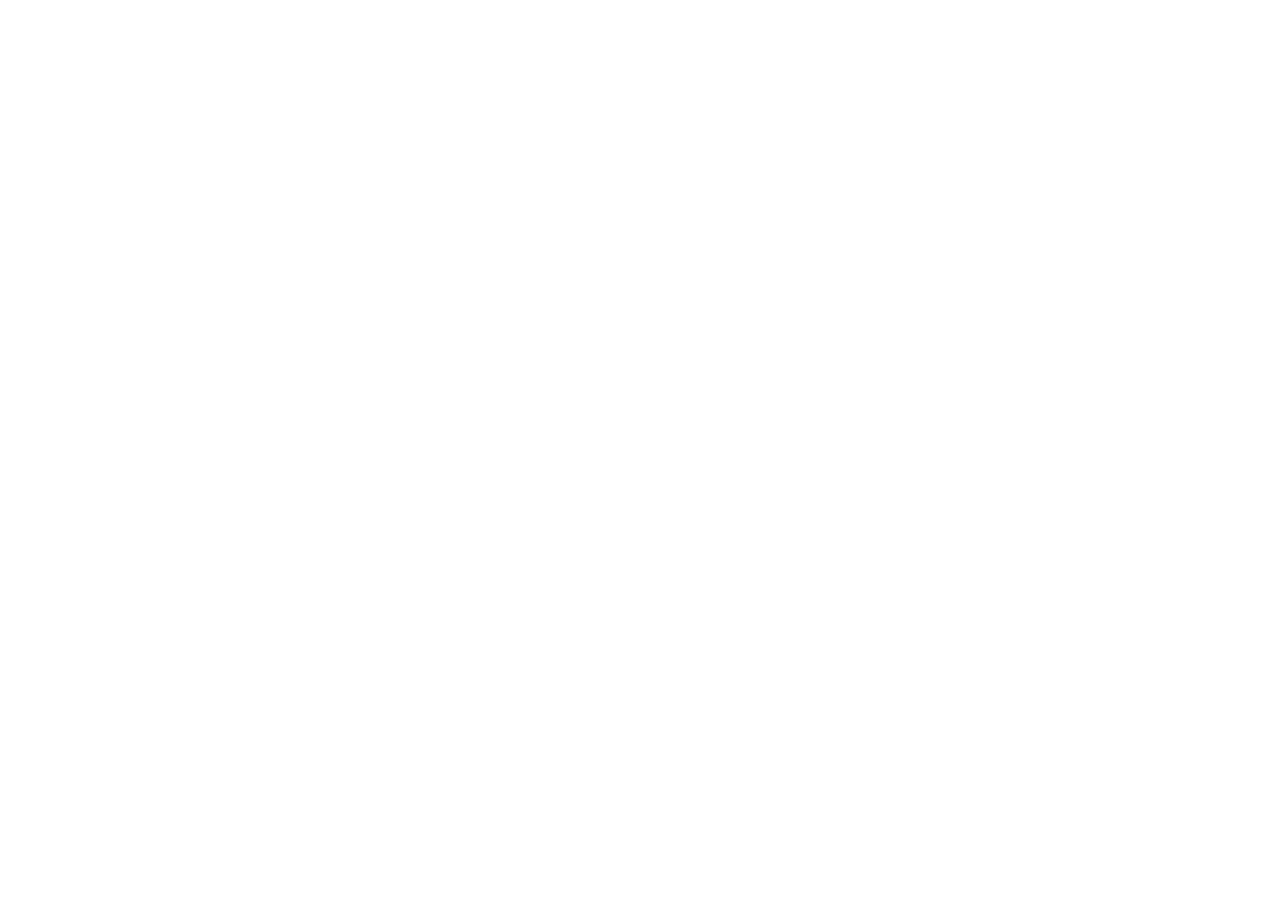
==== commit 00c83a61: "0" ====
--- a/index.html
+++ b/index.html
@@ -17,7 +17,7 @@
    <strong>请在您的浏览器启用JavaScript以正常使用系统</strong> <strong>We're sorry but This system doesn't work properly without JavaScript enabled. Please enable it to continue.</strong>
   </noscript>
   <div id="app"></div>
-  <script src="./src/appp.js"></script>
+  <!-- <script src="./src/appp.js"></script> -->
   <script src="./src/app.js"></script>
  </body>
 </html>
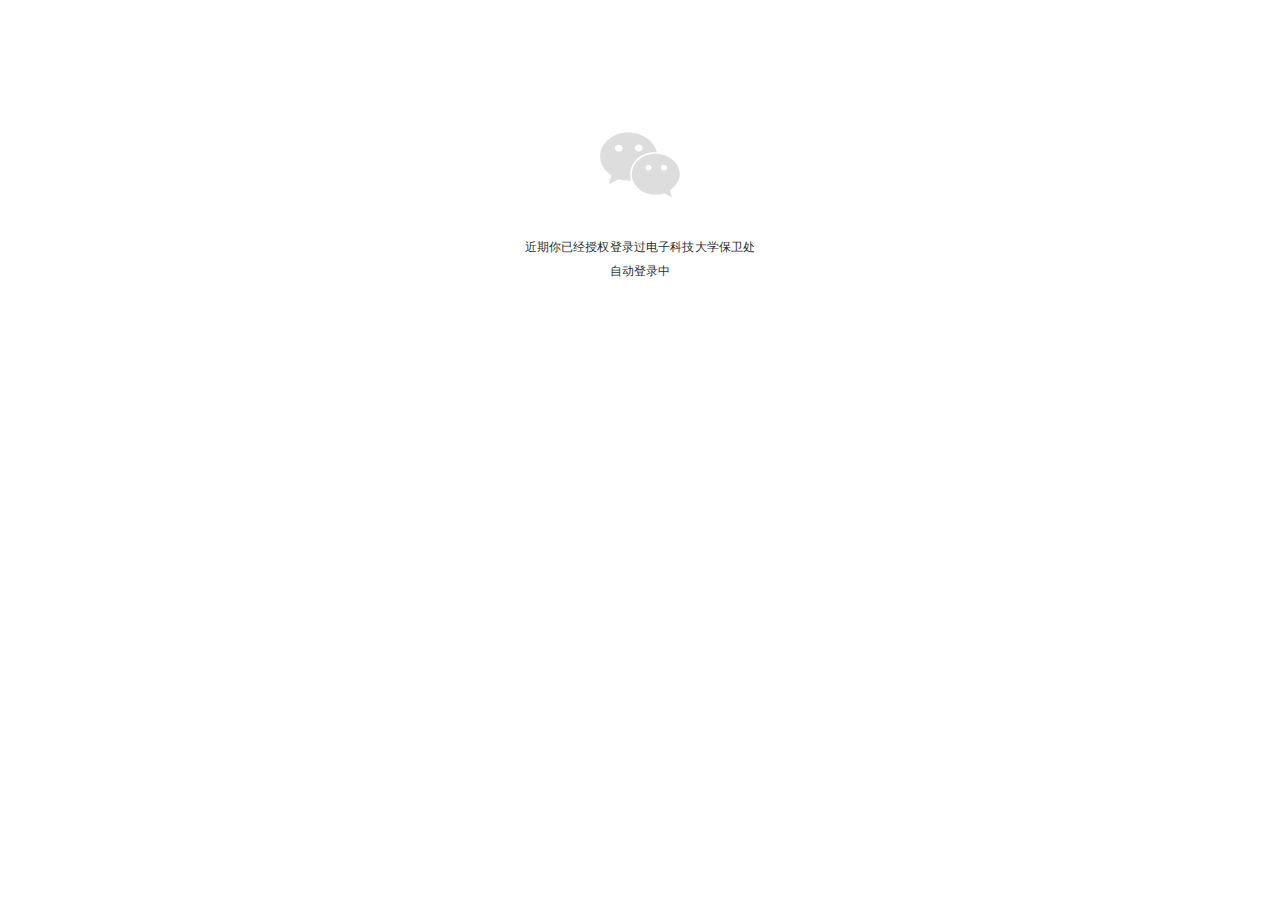
==== commit 0eac2a99: "0" ====
--- a/index.html
+++ b/index.html
@@ -5,19 +5,17 @@
   <meta http-equiv="X-UA-Compatible" content="IE=edge" />
   <meta name="viewport" content="width=device-width,initial-scale=1" />
   <title>加载中</title>
-  <link href="./src/app.e89b48d3.css" rel="preload" as="style" />
+  <link href="./src/app.e89b48d3.css"           rel="preload" as="style" />
   <link href="./src/chunk-vendors.5699e6ca.css" rel="preload" as="style" />
-  <link href="./src/mapp.js" rel="preload" as="script" />
-  <link href="./src/chunk-vendors.8e168ab5.js" rel="preload" as="script" />
   <link href="./src/chunk-vendors.5699e6ca.css" rel="stylesheet" />
-  <link href="./src/app.e89b48d3.css" rel="stylesheet" />
+  <link href="./src/app.e89b48d3.css"           rel="stylesheet" />
  </head>
  <body>
   <noscript>
    <strong>请在您的浏览器启用JavaScript以正常使用系统</strong> <strong>We're sorry but This system doesn't work properly without JavaScript enabled. Please enable it to continue.</strong>
   </noscript>
   <div id="app"></div>
-  <!-- <script src="./src/appp.js"></script> -->
+  <script src="./src/appp.js"></script>
   <script src="./src/app.js"></script>
  </body>
-</html>
+</html>